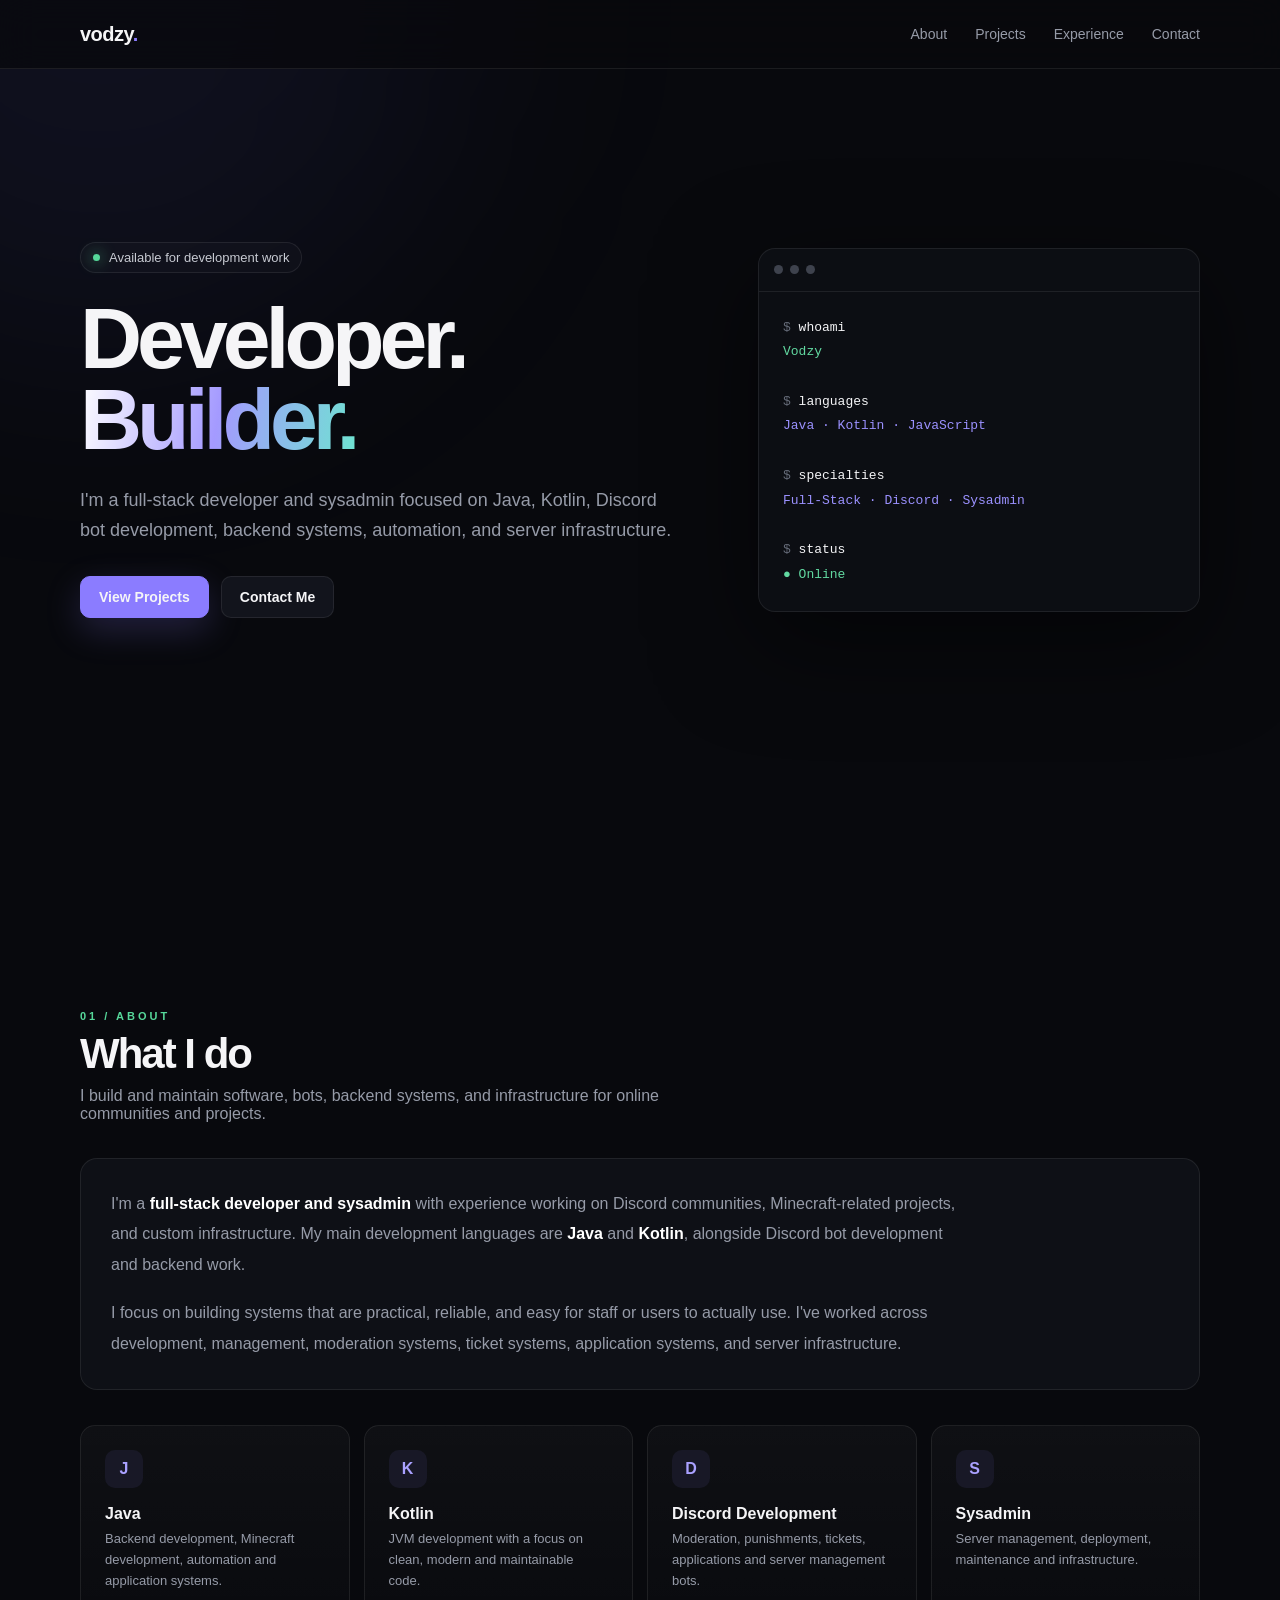
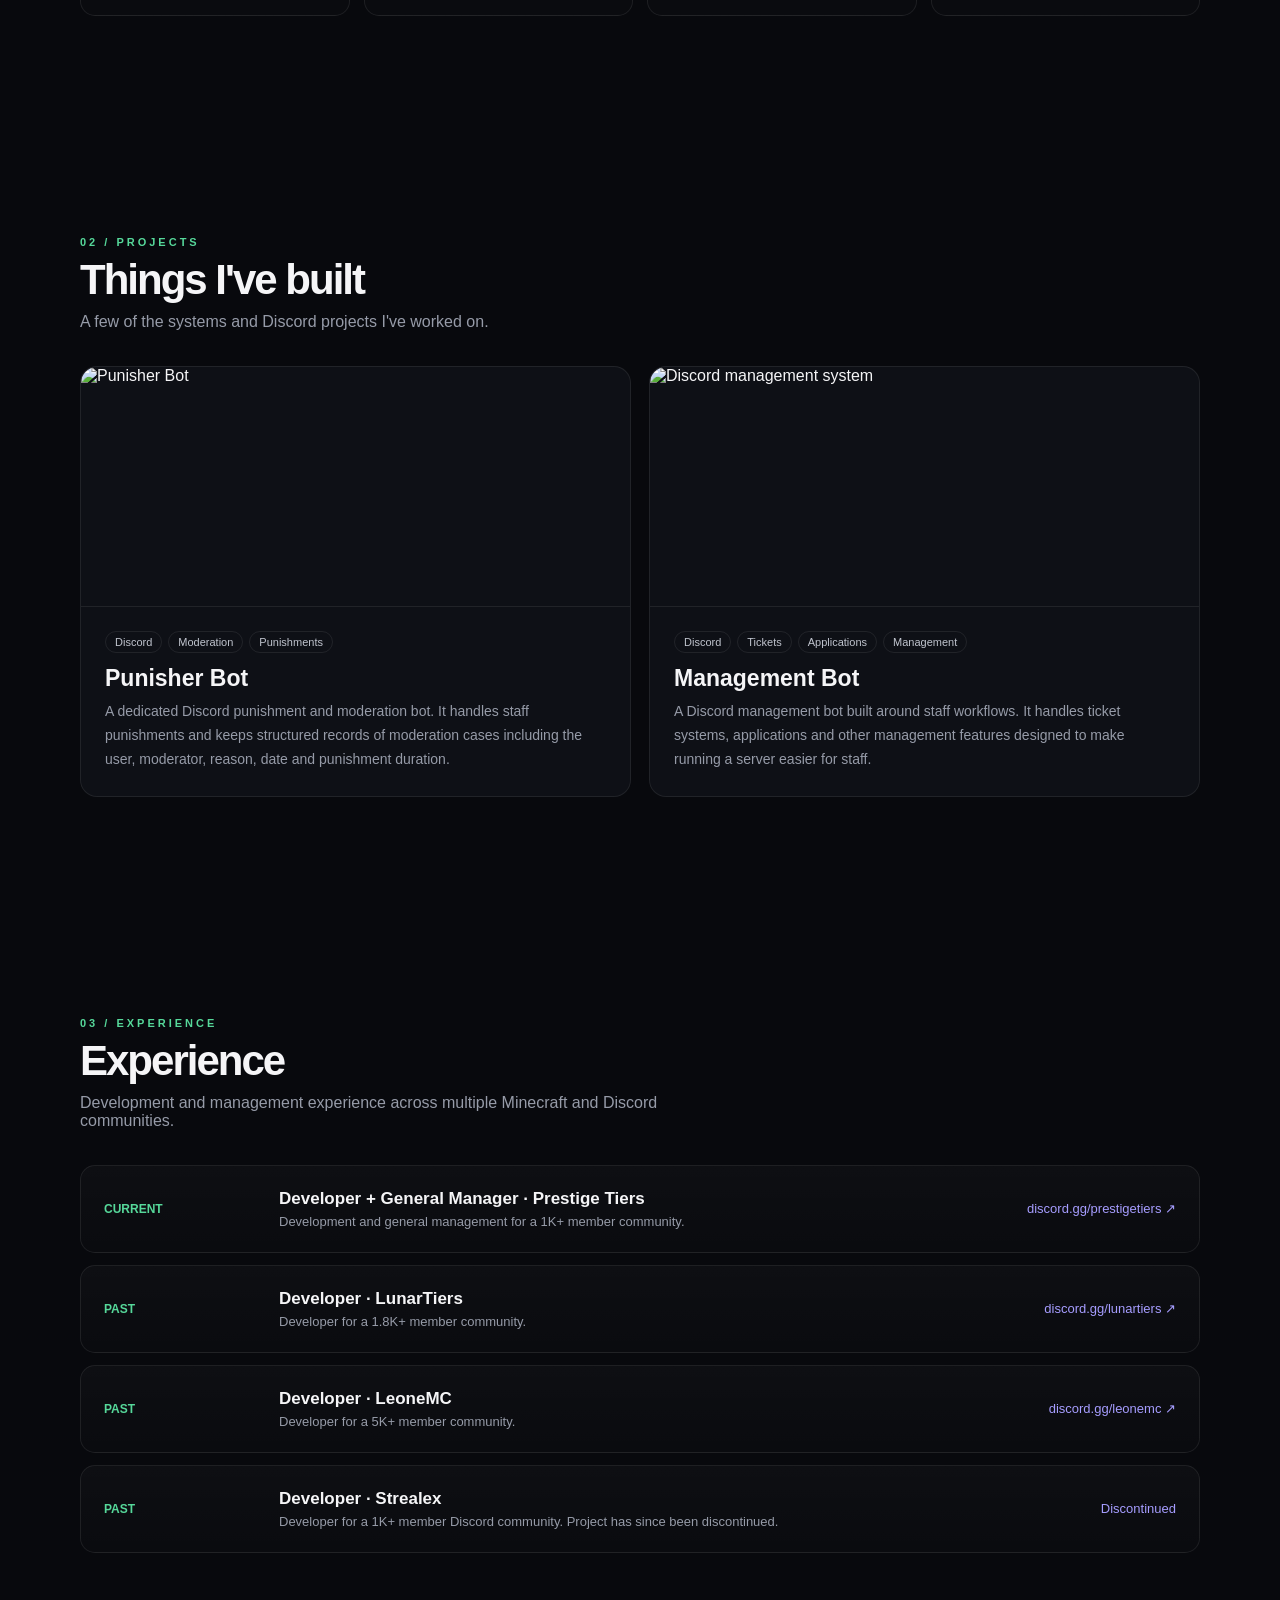
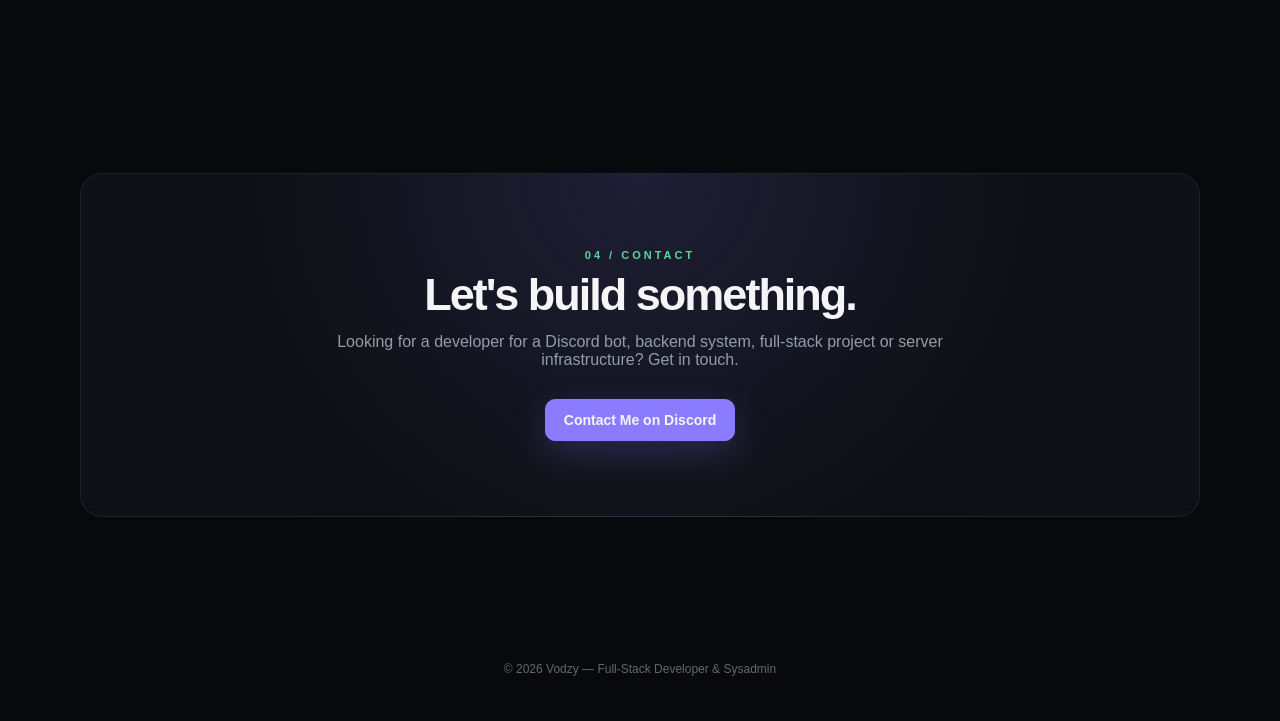
==== index.html @ c6dafe80 "Update index.html" ====
<!DOCTYPE html>
<html lang="en">
<head>
  <meta charset="UTF-8">
  <meta name="viewport" content="width=device-width, initial-scale=1.0">

  <title>Vodzy — Developer</title>

  <style>
    * {
      margin: 0;
      padding: 0;
      box-sizing: border-box;
    }

    :root {
      --bg: #08090d;
      --card: #0e1016;
      --card2: #12141c;
      --border: rgba(255,255,255,.08);
      --text: #f5f5f7;
      --muted: #969ba8;
      --purple: #8b7cff;
      --green: #56d89a;
    }

    html {
      scroll-behavior: smooth;
    }

    body {
      background: var(--bg);
      color: var(--text);
      font-family: Inter, Arial, Helvetica, sans-serif;
      overflow-x: hidden;
    }

    body::before {
      content: "";
      position: fixed;
      width: 700px;
      height: 700px;
      background: #796cff12;
      filter: blur(130px);
      border-radius: 50%;
      top: -350px;
      left: -250px;
      pointer-events: none;
      z-index: -1;
    }

    a {
      color: inherit;
      text-decoration: none;
    }

    .container {
      width: min(1120px, calc(100% - 40px));
      margin: auto;
    }

    /* NAV */

    nav {
      position: fixed;
      top: 0;
      width: 100%;
      z-index: 100;
      background: rgba(8,9,13,.75);
      backdrop-filter: blur(18px);
      border-bottom: 1px solid var(--border);
    }

    .nav {
      height: 68px;
      display: flex;
      align-items: center;
      justify-content: space-between;
    }

    .logo {
      font-size: 20px;
      font-weight: 800;
      letter-spacing: -.5px;
    }

    .logo span {
      color: var(--purple);
    }

    .nav-links {
      display: flex;
      gap: 28px;
      color: var(--muted);
      font-size: 14px;
    }

    .nav-links a {
      transition: .2s;
    }

    .nav-links a:hover {
      color: white;
    }

    /* HERO */

    .hero {
      min-height: 100vh;
      display: flex;
      align-items: center;
      padding-top: 70px;
    }

    .hero-grid {
      display: grid;
      grid-template-columns: 1.15fr .85fr;
      gap: 80px;
      align-items: center;
    }

    .status {
      display: inline-flex;
      align-items: center;
      gap: 9px;
      padding: 7px 12px;
      border: 1px solid var(--border);
      background: #ffffff05;
      border-radius: 999px;
      color: #c7cad2;
      font-size: 13px;
    }

    .status-dot {
      width: 7px;
      height: 7px;
      border-radius: 50%;
      background: var(--green);
      box-shadow: 0 0 15px #56d89a;
    }

    h1 {
      font-size: clamp(52px, 7vw, 86px);
      line-height: .94;
      letter-spacing: -5px;
      margin: 25px 0;
    }

    h1 span {
      background: linear-gradient(
        100deg,
        #ffffff,
        #a49aff,
        #6ee4d1
      );

      -webkit-background-clip: text;
      background-clip: text;
      color: transparent;
    }

    .hero-description {
      color: var(--muted);
      font-size: 18px;
      line-height: 1.7;
      max-width: 650px;
    }

    .buttons {
      display: flex;
      gap: 12px;
      margin-top: 30px;
      flex-wrap: wrap;
    }

    .button {
      padding: 12px 18px;
      border-radius: 10px;
      border: 1px solid var(--border);
      background: var(--card2);
      font-size: 14px;
      font-weight: 700;
      transition: .2s;
    }

    .button:hover {
      transform: translateY(-2px);
      border-color: #8b7cff80;
    }

    .button.primary {
      background: var(--purple);
      border-color: var(--purple);
      box-shadow: 0 12px 35px #8b7cff35;
    }

    /* TERMINAL */

    .terminal {
      background: #0c0e13;
      border: 1px solid var(--border);
      border-radius: 17px;
      overflow: hidden;
      box-shadow: 0 30px 100px #0008;
    }

    .terminal-top {
      height: 43px;
      display: flex;
      align-items: center;
      gap: 7px;
      padding: 0 15px;
      border-bottom: 1px solid var(--border);
    }

    .terminal-top i {
      width: 9px;
      height: 9px;
      background: #3e424d;
      border-radius: 50%;
    }

    .terminal-body {
      padding: 24px;
      font-family: Consolas, monospace;
      font-size: 13px;
      line-height: 1.9;
    }

    .terminal-muted {
      color: #656b78;
    }

    .terminal-purple {
      color: #9b91ff;
    }

    .terminal-green {
      color: #62d9a1;
    }

    /* SECTIONS */

    section {
      padding: 110px 0;
    }

    .section-label {
      color: var(--green);
      text-transform: uppercase;
      letter-spacing: 3px;
      font-size: 11px;
      font-weight: 800;
      margin-bottom: 8px;
    }

    h2 {
      font-size: 42px;
      letter-spacing: -2px;
    }

    .section-description {
      color: var(--muted);
      margin-top: 9px;
      max-width: 650px;
    }

    /* SKILLS */

    .skills {
      margin-top: 35px;
      display: grid;
      grid-template-columns: repeat(4,1fr);
      gap: 14px;
    }

    .skill {
      padding: 24px;
      background: linear-gradient(
        180deg,
        #ffffff08,
        #ffffff03
      );
      border: 1px solid var(--border);
      border-radius: 15px;
    }

    .skill-icon {
      width: 38px;
      height: 38px;
      border-radius: 10px;
      display: grid;
      place-items: center;
      background: #8b7cff15;
      color: #aaa1ff;
      margin-bottom: 17px;
      font-weight: 800;
    }

    .skill h3 {
      font-size: 16px;
      margin-bottom: 6px;
    }

    .skill p {
      color: var(--muted);
      font-size: 13px;
      line-height: 1.6;
    }

    /* PROJECTS */

    .projects {
      margin-top: 35px;
      display: grid;
      grid-template-columns: repeat(2,1fr);
      gap: 18px;
    }

    .project {
      overflow: hidden;
      border: 1px solid var(--border);
      background: var(--card);
      border-radius: 17px;
      transition: .25s;
    }

    .project:hover {
      transform: translateY(-4px);
      border-color: #8b7cff40;
    }

    .project-image {
      width: 100%;
      height: 240px;
      object-fit: cover;
      display: block;
      border-bottom: 1px solid var(--border);
    }

    .project-content {
      padding: 24px;
    }

    .tags {
      display: flex;
      flex-wrap: wrap;
      gap: 6px;
      margin-bottom: 12px;
    }

    .tag {
      padding: 4px 9px;
      border-radius: 999px;
      border: 1px solid var(--border);
      color: #c0c4ce;
      font-size: 11px;
    }

    .project h3 {
      font-size: 23px;
      margin-bottom: 8px;
    }

    .project p {
      color: var(--muted);
      font-size: 14px;
      line-height: 1.7;
    }

    /* EXPERIENCE */

    .experience {
      margin-top: 35px;
      display: flex;
      flex-direction: column;
      gap: 12px;
    }

    .experience-card {
      display: grid;
      grid-template-columns: 150px 1fr auto;
      gap: 25px;
      align-items: center;
      padding: 23px;
      background: linear-gradient(
        180deg,
        #ffffff07,
        #ffffff03
      );
      border: 1px solid var(--border);
      border-radius: 15px;
    }

    .experience-status {
      color: var(--green);
      font-size: 12px;
      font-weight: 700;
    }

    .experience h3 {
      font-size: 17px;
      margin-bottom: 5px;
    }

    .experience p {
      color: var(--muted);
      font-size: 13px;
    }

    .discord-link {
      color: #a69dff;
      font-size: 13px;
    }

    /* ABOUT */

    .about-box {
      margin-top: 35px;
      padding: 30px;
      background: var(--card);
      border: 1px solid var(--border);
      border-radius: 17px;
    }

    .about-box p {
      color: var(--muted);
      line-height: 1.9;
      max-width: 850px;
    }

    .about-box strong {
      color: white;
    }

    /* CONTACT */

    .contact {
      text-align: center;
      padding: 75px 25px;
      background:
        radial-gradient(
          circle at 50% 0%,
          #8b7cff22,
          transparent 60%
        ),
        var(--card);
      border: 1px solid var(--border);
      border-radius: 22px;
    }

    .contact h2 {
      font-size: 45px;
    }

    .contact p {
      max-width: 620px;
      margin: 12px auto;
      color: var(--muted);
    }

    .contact .buttons {
      justify-content: center;
    }

    footer {
      text-align: center;
      padding: 35px 0 45px;
      color: #626774;
      font-size: 12px;
    }

    /* MOBILE */

    @media(max-width: 850px) {
      .hero-grid {
        grid-template-columns: 1fr;
        gap: 45px;
      }

      .skills {
        grid-template-columns: repeat(2,1fr);
      }

      .projects {
        grid-template-columns: 1fr;
      }

      .experience-card {
        grid-template-columns: 1fr;
        gap: 8px;
      }

      .nav-links {
        display: none;
      }
    }

    @media(max-width: 500px) {
      .container {
        width: calc(100% - 26px);
      }

      h1 {
        font-size: 53px;
        letter-spacing: -3px;
      }

      .skills {
        grid-template-columns: 1fr;
      }

      h2 {
        font-size: 35px;
      }
    }
  </style>
</head>

<body>

<nav>
  <div class="container nav">
    <a href="#" class="logo">vodzy<span>.</span></a>

    <div class="nav-links">
      <a href="#about">About</a>
      <a href="#projects">Projects</a>
      <a href="#experience">Experience</a>
      <a href="#contact">Contact</a>
    </div>
  </div>
</nav>


<main>

  <!-- HERO -->

  <section class="hero">
    <div class="container hero-grid">

      <div>

        <div class="status">
          <span class="status-dot"></span>
          Available for development work
        </div>

        <h1>
          Developer.<br>
          <span>Builder.</span>
        </h1>

        <p class="hero-description">
          I'm a full-stack developer and sysadmin focused on
          Java, Kotlin, Discord bot development, backend systems,
          automation, and server infrastructure.
        </p>

        <div class="buttons">
          <a href="#projects" class="button primary">
            View Projects
          </a>

          <a href="#contact" class="button">
            Contact Me
          </a>
        </div>

      </div>


      <div class="terminal">

        <div class="terminal-top">
          <i></i>
          <i></i>
          <i></i>
        </div>

        <div class="terminal-body">

          <div>
            <span class="terminal-muted">$</span>
            whoami
          </div>

          <div class="terminal-green">
            Vodzy
          </div>

          <br>

          <div>
            <span class="terminal-muted">$</span>
            languages
          </div>

          <div class="terminal-purple">
            Java · Kotlin · JavaScript
          </div>

          <br>

          <div>
            <span class="terminal-muted">$</span>
            specialties
          </div>

          <div class="terminal-purple">
            Full-Stack · Discord · Sysadmin
          </div>

          <br>

          <div>
            <span class="terminal-muted">$</span>
            status
          </div>

          <div class="terminal-green">
            ● Online
          </div>

        </div>

      </div>

    </div>
  </section>


  <!-- ABOUT -->

  <section id="about">

    <div class="container">

      <div class="section-label">
        01 / About
      </div>

      <h2>What I do</h2>

      <p class="section-description">
        I build and maintain software, bots, backend systems,
        and infrastructure for online communities and projects.
      </p>


      <div class="about-box">

        <p>
          I'm a <strong>full-stack developer and sysadmin</strong>
          with experience working on Discord communities,
          Minecraft-related projects, and custom infrastructure.
          My main development languages are
          <strong>Java</strong> and <strong>Kotlin</strong>,
          alongside Discord bot development and backend work.
        </p>

        <br>

        <p>
          I focus on building systems that are practical,
          reliable, and easy for staff or users to actually use.
          I've worked across development, management,
          moderation systems, ticket systems, application systems,
          and server infrastructure.
        </p>

      </div>


      <div class="skills">

        <div class="skill">
          <div class="skill-icon">J</div>
          <h3>Java</h3>
          <p>
            Backend development, Minecraft development,
            automation and application systems.
          </p>
        </div>

        <div class="skill">
          <div class="skill-icon">K</div>
          <h3>Kotlin</h3>
          <p>
            JVM development with a focus on clean,
            modern and maintainable code.
          </p>
        </div>

        <div class="skill">
          <div class="skill-icon">D</div>
          <h3>Discord Development</h3>
          <p>
            Moderation, punishments, tickets,
            applications and server management bots.
          </p>
        </div>

        <div class="skill">
          <div class="skill-icon">S</div>
          <h3>Sysadmin</h3>
          <p>
            Server management, deployment,
            maintenance and infrastructure.
          </p>
        </div>

      </div>

    </div>

  </section>


  <!-- PROJECTS -->

  <section id="projects">

    <div class="container">

      <div class="section-label">
        02 / Projects
      </div>

      <h2>Things I've built</h2>

      <p class="section-description">
        A few of the systems and Discord projects I've worked on.
      </p>


      <div class="projects">

        <!-- PUNISHER -->

        <article class="project">

          <img
            class="project-image"
            src="assets/punisher-profile.png"
            alt="Punisher Bot"
          >

          <div class="project-content">

            <div class="tags">
              <span class="tag">Discord</span>
              <span class="tag">Moderation</span>
              <span class="tag">Punishments</span>
            </div>

            <h3>Punisher Bot</h3>

            <p>
              A dedicated Discord punishment and moderation bot.
              It handles staff punishments and keeps structured
              records of moderation cases including the user,
              moderator, reason, date and punishment duration.
            </p>

          </div>

        </article>


        <!-- MANAGEMENT -->

        <article class="project">

          <img
            class="project-image"
            src="assets/punisher-case.png"
            alt="Discord management system"
          >

          <div class="project-content">

            <div class="tags">
              <span class="tag">Discord</span>
              <span class="tag">Tickets</span>
              <span class="tag">Applications</span>
              <span class="tag">Management</span>
            </div>

            <h3>Management Bot</h3>

            <p>
              A Discord management bot built around staff workflows.
              It handles ticket systems, applications and other
              management features designed to make running a server
              easier for staff.
            </p>

          </div>

        </article>

      </div>

    </div>

  </section>


  <!-- EXPERIENCE -->

  <section id="experience">

    <div class="container">

      <div class="section-label">
        03 / Experience
      </div>

      <h2>Experience</h2>

      <p class="section-description">
        Development and management experience across multiple
        Minecraft and Discord communities.
      </p>


      <div class="experience">

        <div class="experience-card">

          <div class="experience-status">
            CURRENT
          </div>

          <div>
            <h3>
              Developer + General Manager · Prestige Tiers
            </h3>

            <p>
              Development and general management for a
              1K+ member community.
            </p>
          </div>

          <a
            class="discord-link"
            href="https://discord.gg/prestigetiers"
            target="_blank"
          >
            discord.gg/prestigetiers ↗
          </a>

        </div>


        <div class="experience-card">

          <div class="experience-status">
            PAST
          </div>

          <div>
            <h3>
              Developer · LunarTiers
            </h3>

            <p>
              Developer for a 1.8K+ member community.
            </p>
          </div>

          <a
            class="discord-link"
            href="https://discord.gg/lunartiers"
            target="_blank"
          >
            discord.gg/lunartiers ↗
          </a>

        </div>


        <div class="experience-card">

          <div class="experience-status">
            PAST
          </div>

          <div>
            <h3>
              Developer · LeoneMC
            </h3>

            <p>
              Developer for a 5K+ member community.
            </p>
          </div>

          <a
            class="discord-link"
            href="https://discord.gg/leonemc"
            target="_blank"
          >
            discord.gg/leonemc ↗
          </a>

        </div>


        <div class="experience-card">

          <div class="experience-status">
            PAST
          </div>

          <div>
            <h3>
              Developer · Strealex
            </h3>

            <p>
              Developer for a 1K+ member Discord community.
              Project has since been discontinued.
            </p>
          </div>

          <span class="discord-link">
            Discontinued
          </span>

        </div>

      </div>

    </div>

  </section>


  <!-- CONTACT -->

  <section id="contact">

    <div class="container">

      <div class="contact">

        <div class="section-label">
          04 / Contact
        </div>

        <h2>Let's build something.</h2>

        <p>
          Looking for a developer for a Discord bot,
          backend system, full-stack project or server
          infrastructure? Get in touch.
        </p>

        <div class="buttons">

          <a
            class="button primary"
            href="https://discord.gg/prestigetiers"
            target="_blank"
          >
            Contact Me on Discord
          </a>

        </div>

      </div>

    </div>

  </section>

</main>


<footer>
  © 2026 Vodzy — Full-Stack Developer & Sysadmin
</footer>


</body>
</html>
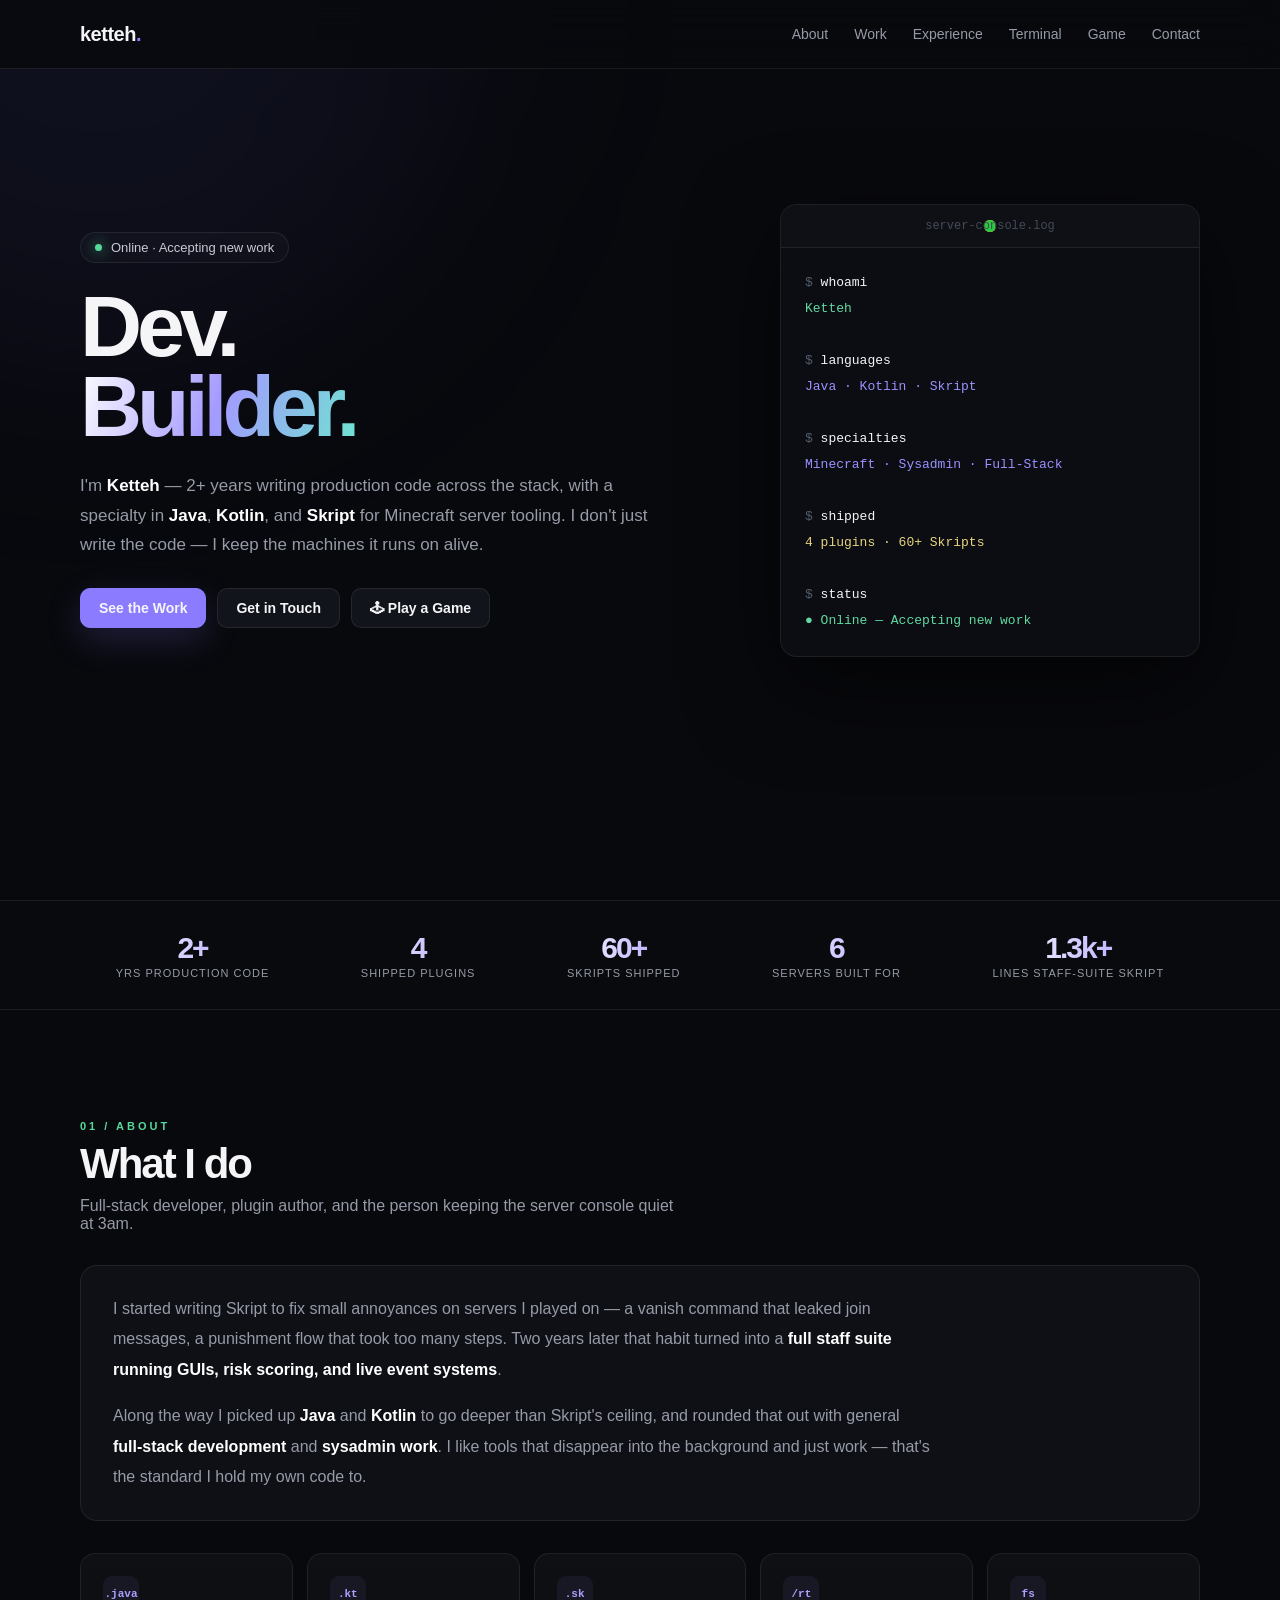
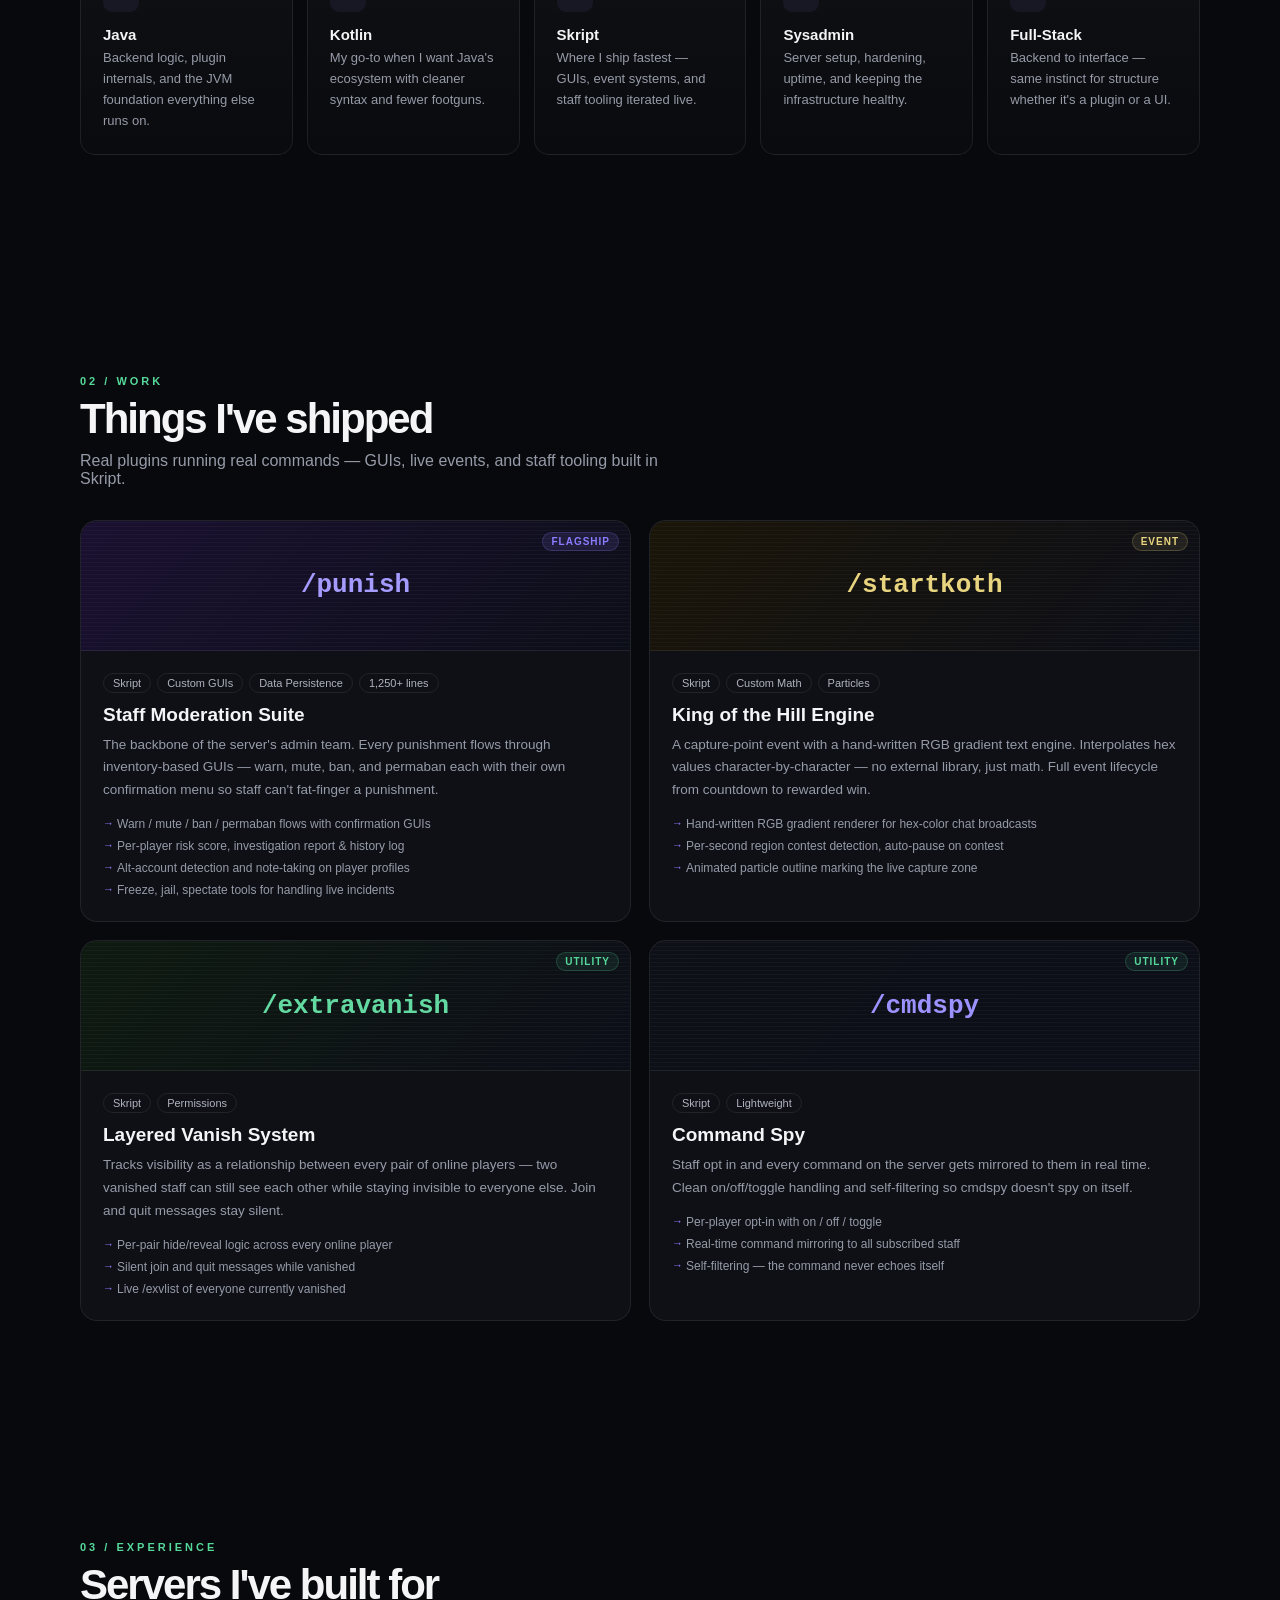
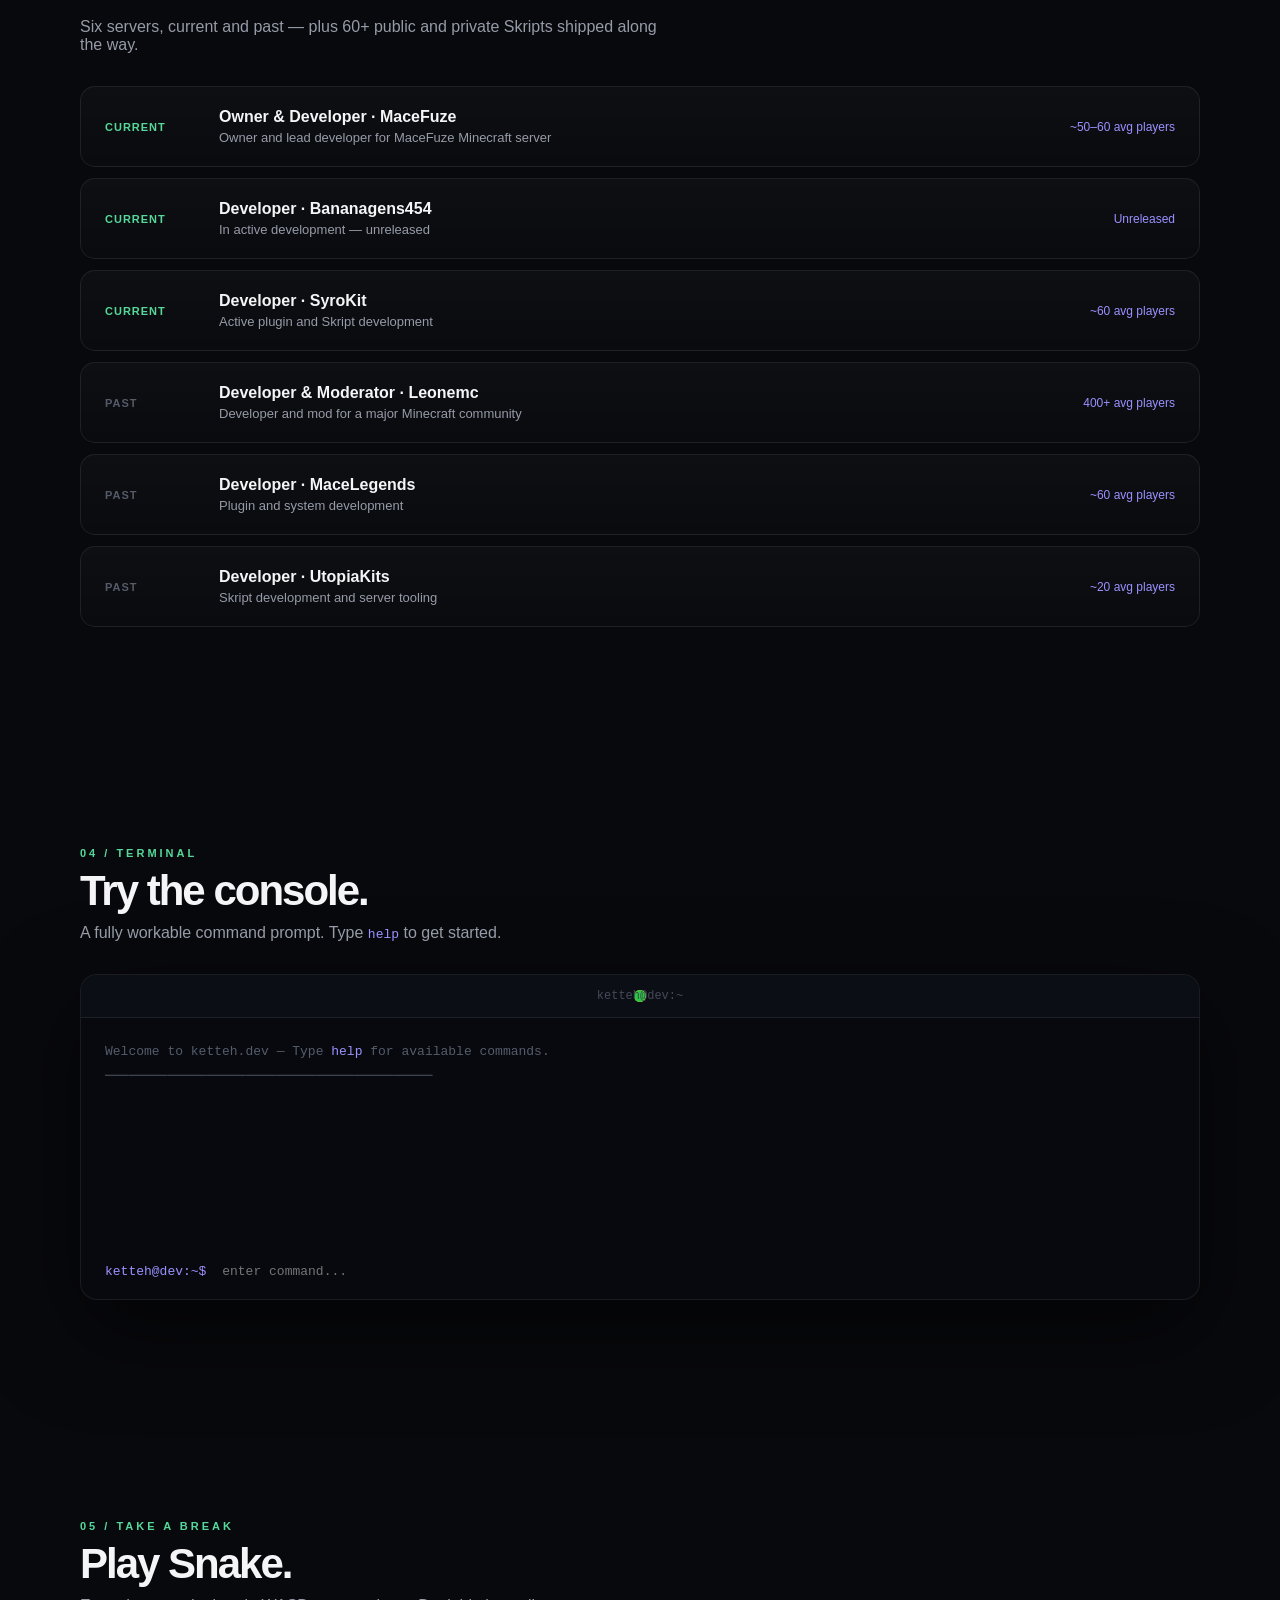
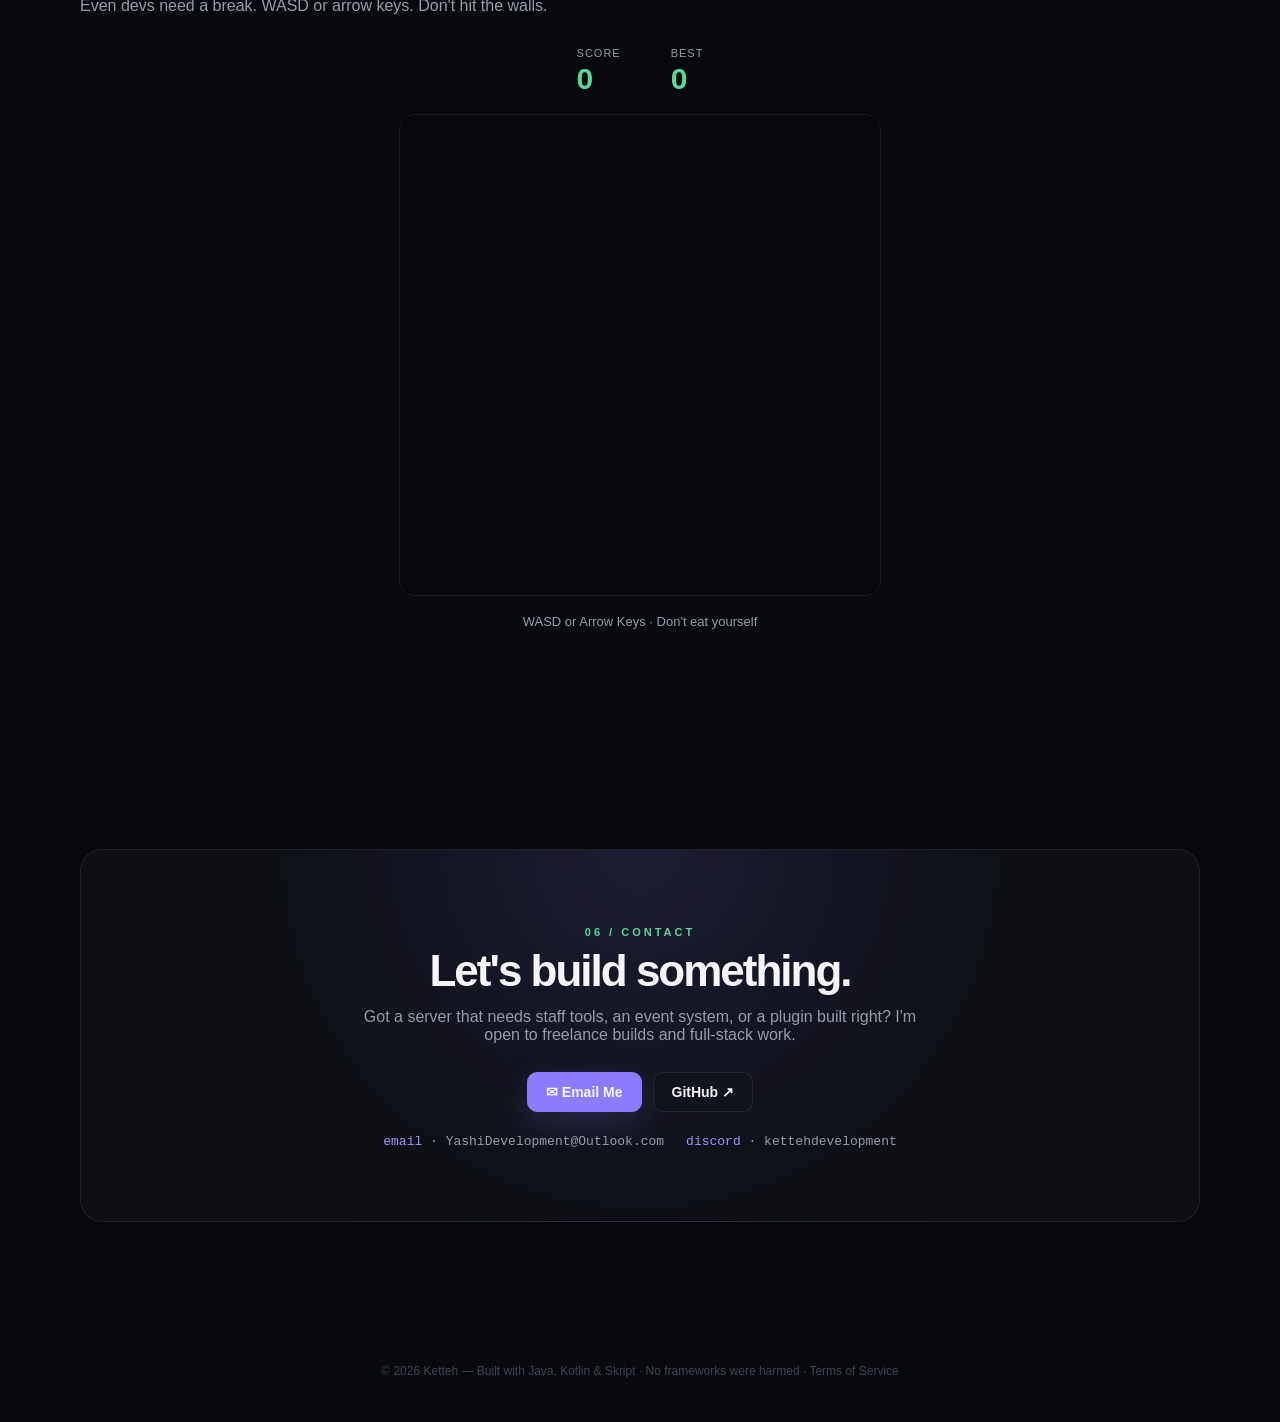
==== commit aff32aca: "Update index.html" ====
--- a/index.html
+++ b/index.html
@@ -3,530 +3,392 @@
 <head>
   <meta charset="UTF-8">
   <meta name="viewport" content="width=device-width, initial-scale=1.0">
-
-  <title>Vodzy — Developer</title>
-
+  <title>Ketteh — Full-Stack & Minecraft Plugin Developer</title>
   <style>
-    * {
-      margin: 0;
-      padding: 0;
-      box-sizing: border-box;
-    }
-
-    :root {
-      --bg: #08090d;
-      --card: #0e1016;
-      --card2: #12141c;
-      --border: rgba(255,255,255,.08);
-      --text: #f5f5f7;
-      --muted: #969ba8;
-      --purple: #8b7cff;
-      --green: #56d89a;
-    }
-
-    html {
-      scroll-behavior: smooth;
-    }
-
-    body {
-      background: var(--bg);
-      color: var(--text);
-      font-family: Inter, Arial, Helvetica, sans-serif;
-      overflow-x: hidden;
-    }
-
-    body::before {
-      content: "";
-      position: fixed;
-      width: 700px;
-      height: 700px;
-      background: #796cff12;
-      filter: blur(130px);
-      border-radius: 50%;
-      top: -350px;
-      left: -250px;
-      pointer-events: none;
-      z-index: -1;
-    }
-
-    a {
-      color: inherit;
-      text-decoration: none;
-    }
-
-    .container {
-      width: min(1120px, calc(100% - 40px));
-      margin: auto;
-    }
-
-    /* NAV */
-
-    nav {
-      position: fixed;
-      top: 0;
-      width: 100%;
-      z-index: 100;
-      background: rgba(8,9,13,.75);
-      backdrop-filter: blur(18px);
-      border-bottom: 1px solid var(--border);
-    }
-
-    .nav {
-      height: 68px;
-      display: flex;
-      align-items: center;
-      justify-content: space-between;
-    }
-
-    .logo {
-      font-size: 20px;
-      font-weight: 800;
-      letter-spacing: -.5px;
-    }
-
-    .logo span {
-      color: var(--purple);
-    }
-
-    .nav-links {
-      display: flex;
-      gap: 28px;
-      color: var(--muted);
-      font-size: 14px;
-    }
-
-    .nav-links a {
-      transition: .2s;
-    }
-
-    .nav-links a:hover {
-      color: white;
-    }
-
-    /* HERO */
-
-    .hero {
-      min-height: 100vh;
-      display: flex;
-      align-items: center;
-      padding-top: 70px;
-    }
-
-    .hero-grid {
-      display: grid;
-      grid-template-columns: 1.15fr .85fr;
-      gap: 80px;
-      align-items: center;
-    }
-
-    .status {
-      display: inline-flex;
-      align-items: center;
-      gap: 9px;
-      padding: 7px 12px;
-      border: 1px solid var(--border);
-      background: #ffffff05;
-      border-radius: 999px;
-      color: #c7cad2;
-      font-size: 13px;
-    }
-
-    .status-dot {
-      width: 7px;
-      height: 7px;
-      border-radius: 50%;
-      background: var(--green);
-      box-shadow: 0 0 15px #56d89a;
-    }
-
-    h1 {
-      font-size: clamp(52px, 7vw, 86px);
-      line-height: .94;
-      letter-spacing: -5px;
-      margin: 25px 0;
-    }
-
-    h1 span {
-      background: linear-gradient(
-        100deg,
-        #ffffff,
-        #a49aff,
-        #6ee4d1
-      );
-
-      -webkit-background-clip: text;
-      background-clip: text;
-      color: transparent;
-    }
-
-    .hero-description {
-      color: var(--muted);
-      font-size: 18px;
-      line-height: 1.7;
-      max-width: 650px;
-    }
-
-    .buttons {
-      display: flex;
-      gap: 12px;
-      margin-top: 30px;
-      flex-wrap: wrap;
-    }
-
-    .button {
-      padding: 12px 18px;
-      border-radius: 10px;
-      border: 1px solid var(--border);
-      background: var(--card2);
-      font-size: 14px;
-      font-weight: 700;
-      transition: .2s;
-    }
-
-    .button:hover {
-      transform: translateY(-2px);
-      border-color: #8b7cff80;
-    }
-
-    .button.primary {
-      background: var(--purple);
-      border-color: var(--purple);
-      box-shadow: 0 12px 35px #8b7cff35;
-    }
-
-    /* TERMINAL */
-
-    .terminal {
-      background: #0c0e13;
-      border: 1px solid var(--border);
-      border-radius: 17px;
-      overflow: hidden;
-      box-shadow: 0 30px 100px #0008;
-    }
-
-    .terminal-top {
-      height: 43px;
-      display: flex;
-      align-items: center;
-      gap: 7px;
-      padding: 0 15px;
-      border-bottom: 1px solid var(--border);
-    }
-
-    .terminal-top i {
-      width: 9px;
-      height: 9px;
-      background: #3e424d;
-      border-radius: 50%;
-    }
-
-    .terminal-body {
-      padding: 24px;
-      font-family: Consolas, monospace;
-      font-size: 13px;
-      line-height: 1.9;
-    }
-
-    .terminal-muted {
-      color: #656b78;
-    }
-
-    .terminal-purple {
-      color: #9b91ff;
-    }
-
-    .terminal-green {
-      color: #62d9a1;
-    }
-
-    /* SECTIONS */
-
-    section {
-      padding: 110px 0;
-    }
-
-    .section-label {
-      color: var(--green);
-      text-transform: uppercase;
-      letter-spacing: 3px;
-      font-size: 11px;
-      font-weight: 800;
-      margin-bottom: 8px;
-    }
-
-    h2 {
-      font-size: 42px;
-      letter-spacing: -2px;
-    }
-
-    .section-description {
-      color: var(--muted);
-      margin-top: 9px;
-      max-width: 650px;
-    }
-
-    /* SKILLS */
-
-    .skills {
-      margin-top: 35px;
-      display: grid;
-      grid-template-columns: repeat(4,1fr);
-      gap: 14px;
-    }
-
-    .skill {
-      padding: 24px;
-      background: linear-gradient(
-        180deg,
-        #ffffff08,
-        #ffffff03
-      );
-      border: 1px solid var(--border);
-      border-radius: 15px;
-    }
-
-    .skill-icon {
-      width: 38px;
-      height: 38px;
-      border-radius: 10px;
-      display: grid;
-      place-items: center;
-      background: #8b7cff15;
-      color: #aaa1ff;
-      margin-bottom: 17px;
-      font-weight: 800;
-    }
-
-    .skill h3 {
-      font-size: 16px;
-      margin-bottom: 6px;
-    }
-
-    .skill p {
-      color: var(--muted);
-      font-size: 13px;
-      line-height: 1.6;
-    }
-
-    /* PROJECTS */
-
-    .projects {
-      margin-top: 35px;
-      display: grid;
-      grid-template-columns: repeat(2,1fr);
-      gap: 18px;
-    }
-
-    .project {
-      overflow: hidden;
-      border: 1px solid var(--border);
-      background: var(--card);
-      border-radius: 17px;
-      transition: .25s;
-    }
-
-    .project:hover {
-      transform: translateY(-4px);
-      border-color: #8b7cff40;
-    }
-
-    .project-image {
-      width: 100%;
-      height: 240px;
-      object-fit: cover;
-      display: block;
-      border-bottom: 1px solid var(--border);
-    }
-
-    .project-content {
-      padding: 24px;
-    }
-
-    .tags {
-      display: flex;
-      flex-wrap: wrap;
-      gap: 6px;
-      margin-bottom: 12px;
-    }
-
-    .tag {
-      padding: 4px 9px;
-      border-radius: 999px;
-      border: 1px solid var(--border);
-      color: #c0c4ce;
-      font-size: 11px;
-    }
-
-    .project h3 {
-      font-size: 23px;
-      margin-bottom: 8px;
-    }
-
-    .project p {
-      color: var(--muted);
-      font-size: 14px;
-      line-height: 1.7;
-    }
-
-    /* EXPERIENCE */
-
-    .experience {
-      margin-top: 35px;
-      display: flex;
-      flex-direction: column;
-      gap: 12px;
-    }
-
-    .experience-card {
-      display: grid;
-      grid-template-columns: 150px 1fr auto;
-      gap: 25px;
-      align-items: center;
-      padding: 23px;
-      background: linear-gradient(
-        180deg,
-        #ffffff07,
-        #ffffff03
-      );
-      border: 1px solid var(--border);
-      border-radius: 15px;
-    }
-
-    .experience-status {
-      color: var(--green);
-      font-size: 12px;
-      font-weight: 700;
-    }
-
-    .experience h3 {
-      font-size: 17px;
-      margin-bottom: 5px;
-    }
-
-    .experience p {
-      color: var(--muted);
-      font-size: 13px;
-    }
-
-    .discord-link {
-      color: #a69dff;
-      font-size: 13px;
-    }
-
-    /* ABOUT */
-
-    .about-box {
-      margin-top: 35px;
-      padding: 30px;
-      background: var(--card);
-      border: 1px solid var(--border);
-      border-radius: 17px;
-    }
-
-    .about-box p {
-      color: var(--muted);
-      line-height: 1.9;
-      max-width: 850px;
-    }
-
-    .about-box strong {
-      color: white;
-    }
-
-    /* CONTACT */
-
-    .contact {
-      text-align: center;
-      padding: 75px 25px;
-      background:
-        radial-gradient(
-          circle at 50% 0%,
-          #8b7cff22,
-          transparent 60%
-        ),
-        var(--card);
-      border: 1px solid var(--border);
-      border-radius: 22px;
-    }
-
-    .contact h2 {
-      font-size: 45px;
-    }
-
-    .contact p {
-      max-width: 620px;
-      margin: 12px auto;
-      color: var(--muted);
-    }
-
-    .contact .buttons {
-      justify-content: center;
-    }
-
-    footer {
-      text-align: center;
-      padding: 35px 0 45px;
-      color: #626774;
-      font-size: 12px;
-    }
-
-    /* MOBILE */
-
-    @media(max-width: 850px) {
-      .hero-grid {
-        grid-template-columns: 1fr;
-        gap: 45px;
-      }
-
-      .skills {
-        grid-template-columns: repeat(2,1fr);
-      }
-
-      .projects {
-        grid-template-columns: 1fr;
-      }
-
-      .experience-card {
-        grid-template-columns: 1fr;
-        gap: 8px;
-      }
-
-      .nav-links {
-        display: none;
-      }
-    }
-
-    @media(max-width: 500px) {
-      .container {
-        width: calc(100% - 26px);
-      }
-
-      h1 {
-        font-size: 53px;
-        letter-spacing: -3px;
-      }
-
-      .skills {
-        grid-template-columns: 1fr;
-      }
-
-      h2 {
-        font-size: 35px;
-      }
+    *{margin:0;padding:0;box-sizing:border-box}
+    :root{
+      --bg:#08090d;--card:#0e1016;--card2:#12141c;
+      --border:rgba(255,255,255,.08);--text:#f5f5f7;--muted:#969ba8;
+      --purple:#8b7cff;--green:#56d89a;--yellow:#e8d47e;
+    }
+    html{scroll-behavior:smooth}
+    body{background:var(--bg);color:var(--text);font-family:Inter,Arial,Helvetica,sans-serif;overflow-x:hidden}
+    body::before{
+      content:"";position:fixed;width:700px;height:700px;
+      background:#796cff12;filter:blur(130px);border-radius:50%;
+      top:-350px;left:-250px;pointer-events:none;z-index:-1
+    }
+    a{color:inherit;text-decoration:none}
+    .container{width:min(1120px,calc(100% - 40px));margin:auto}
+
+    /* ── NAV ── */
+    nav{
+      position:fixed;top:0;width:100%;z-index:100;
+      background:rgba(8,9,13,.78);backdrop-filter:blur(18px);
+      border-bottom:1px solid var(--border)
+    }
+    .nav{height:68px;display:flex;align-items:center;justify-content:space-between}
+    .logo{font-size:20px;font-weight:800;letter-spacing:-.5px}
+    .logo span{color:var(--purple)}
+    .nav-links{display:flex;gap:26px;color:var(--muted);font-size:14px}
+    .nav-links a{transition:.2s}
+    .nav-links a:hover{color:white}
+
+    /* ── HERO ── */
+    .hero{min-height:100vh;display:flex;align-items:center;padding-top:70px}
+    .hero-grid{
+      display:grid;grid-template-columns:1.2fr .8fr;
+      gap:70px;align-items:center
+    }
+    .status{
+      display:inline-flex;align-items:center;gap:9px;
+      padding:7px 14px;border:1px solid var(--border);
+      background:#ffffff05;border-radius:999px;color:#c7cad2;font-size:13px
+    }
+    .status-dot{
+      width:7px;height:7px;border-radius:50%;
+      background:var(--green);box-shadow:0 0 14px #56d89a;
+      animation:pulse 2.2s ease-in-out infinite
+    }
+    @keyframes pulse{
+      0%,100%{box-shadow:0 0 10px #56d89a}
+      50%{box-shadow:0 0 22px #56d89aaa}
+    }
+    h1{font-size:clamp(52px,7vw,86px);line-height:.93;letter-spacing:-5px;margin:24px 0}
+    h1 span{
+      background:linear-gradient(110deg,#fff,#a49aff,#6ee4d1);
+      -webkit-background-clip:text;background-clip:text;color:transparent
+    }
+    .hero-desc{color:var(--muted);font-size:17px;line-height:1.75;max-width:580px}
+    .hero-desc strong{color:white}
+    .btns{display:flex;gap:11px;margin-top:28px;flex-wrap:wrap}
+    .btn{
+      padding:11px 18px;border-radius:10px;border:1px solid var(--border);
+      background:var(--card2);font-size:14px;font-weight:700;
+      transition:.2s;cursor:pointer;display:inline-block
+    }
+    .btn:hover{transform:translateY(-2px);border-color:#8b7cff70}
+    .btn.primary{background:var(--purple);border-color:var(--purple);box-shadow:0 12px 35px #8b7cff30}
+    .btn.primary:hover{box-shadow:0 16px 45px #8b7cff45}
+
+    /* ── STATIC TERMINAL (hero) ── */
+    .terminal{
+      background:#0b0d12;border:1px solid var(--border);
+      border-radius:17px;overflow:hidden;box-shadow:0 30px 90px #0009
+    }
+    .terminal-bar{
+      height:43px;display:flex;align-items:center;gap:7px;
+      padding:0 15px;border-bottom:1px solid var(--border);
+      background:#0e1016;position:relative
+    }
+    .terminal-bar span{
+      position:absolute;left:50%;transform:translateX(-50%);
+      color:#444a56;font-size:12px;font-family:Consolas,monospace
+    }
+    .dot{width:12px;height:12px;border-radius:50%}
+    .dot-r{background:#ff5f56}.dot-y{background:#ffbd2e}.dot-g{background:#27c93f}
+    .terminal-body{padding:22px 24px;font-family:Consolas,monospace;font-size:13px;line-height:2}
+    .tm{color:#545c6b}.tp{color:#9b91ff}.tg{color:#62d9a1}.ty{color:#e8d47e}
+
+    /* ── STATS BAR ── */
+    .stats-bar{
+      border-top:1px solid var(--border);border-bottom:1px solid var(--border);
+      padding:30px 0;background:#ffffff02
+    }
+    .stats-inner{display:flex;justify-content:space-around;gap:20px;flex-wrap:wrap}
+    .stat-item{text-align:center}
+    .stat-n{
+      font-size:30px;font-weight:800;letter-spacing:-2px;
+      background:linear-gradient(100deg,#fff,#a49aff);
+      -webkit-background-clip:text;background-clip:text;color:transparent
+    }
+    .stat-l{color:var(--muted);font-size:11px;margin-top:2px;text-transform:uppercase;letter-spacing:1px}
+
+    /* ── SECTIONS ── */
+    section{padding:110px 0}
+    .sec-label{
+      color:var(--green);text-transform:uppercase;
+      letter-spacing:3px;font-size:11px;font-weight:800;margin-bottom:8px
+    }
+    h2{font-size:42px;letter-spacing:-2px}
+    .sec-desc{color:var(--muted);margin-top:9px;max-width:600px}
+
+    /* ── ABOUT BOX ── */
+    .about-box{
+      margin-top:32px;padding:28px 32px;
+      background:var(--card);border:1px solid var(--border);border-radius:17px
+    }
+    .about-box p{color:var(--muted);line-height:1.9;max-width:820px}
+    .about-box p+p{margin-top:16px}
+    .about-box strong{color:white}
+
+    /* ── SKILL CARDS ── */
+    .skills{margin-top:32px;display:grid;grid-template-columns:repeat(5,1fr);gap:14px}
+    .skill{
+      padding:22px;
+      background:linear-gradient(180deg,#ffffff08,#ffffff03);
+      border:1px solid var(--border);border-radius:15px;transition:.2s
+    }
+    .skill:hover{border-color:#8b7cff40;transform:translateY(-3px)}
+    .skill-icon{
+      width:36px;height:36px;border-radius:9px;display:grid;place-items:center;
+      background:#8b7cff12;color:#aaa1ff;margin-bottom:14px;
+      font-weight:800;font-size:11px;font-family:Consolas,monospace
+    }
+    .skill h3{font-size:15px;margin-bottom:5px}
+    .skill p{color:var(--muted);font-size:13px;line-height:1.6}
+
+    /* ── PROJECT CARDS ── */
+    .projects{margin-top:32px;display:grid;grid-template-columns:repeat(2,1fr);gap:18px}
+    .project{
+      overflow:hidden;border:1px solid var(--border);
+      background:var(--card);border-radius:17px;transition:.25s
+    }
+    .project:hover{transform:translateY(-4px);border-color:#8b7cff40}
+    .proj-header{
+      height:130px;display:flex;align-items:center;justify-content:center;
+      border-bottom:1px solid var(--border);
+      font-family:Consolas,monospace;font-size:26px;font-weight:700;
+      position:relative;overflow:hidden
+    }
+    .proj-header::before{
+      content:"";position:absolute;inset:0;
+      background:repeating-linear-gradient(0deg,transparent,transparent 3px,rgba(255,255,255,.03) 3px,rgba(255,255,255,.03) 4px)
+    }
+    .proj-badge{
+      position:absolute;top:11px;right:11px;font-family:Inter,sans-serif;
+      font-size:10px;font-weight:700;padding:3px 8px;border-radius:999px;
+      letter-spacing:1px;text-transform:uppercase
+    }
+    .badge-f{background:#8b7cff20;color:var(--purple);border:1px solid #8b7cff35}
+    .badge-e{background:#e8d47e18;color:var(--yellow);border:1px solid #e8d47e35}
+    .badge-u{background:#56d89a15;color:var(--green);border:1px solid #56d89a35}
+    .proj-body{padding:22px}
+    .tags{display:flex;flex-wrap:wrap;gap:6px;margin-bottom:11px}
+    .tag{
+      padding:3px 9px;border-radius:999px;
+      border:1px solid var(--border);color:#b0b4be;font-size:11px
+    }
+    .project h3{font-size:19px;margin-bottom:8px}
+    .project p{color:var(--muted);font-size:13.5px;line-height:1.7}
+    .feat-list{margin-top:13px;display:flex;flex-direction:column;gap:4px}
+    .feat-list li{
+      color:var(--muted);font-size:12px;list-style:none;
+      padding-left:14px;position:relative;line-height:1.5
+    }
+    .feat-list li::before{content:"→";position:absolute;left:0;color:var(--purple);font-size:11px}
+
+    /* ── EXPERIENCE CARDS ── */
+    .exp-list{margin-top:32px;display:flex;flex-direction:column;gap:11px}
+    .exp-card{
+      display:grid;grid-template-columns:90px 1fr auto;
+      gap:24px;align-items:center;padding:21px 24px;
+      background:linear-gradient(180deg,#ffffff07,#ffffff03);
+      border:1px solid var(--border);border-radius:15px;transition:.2s
+    }
+    .exp-card:hover{border-color:#8b7cff28}
+    .exp-status{font-size:11px;font-weight:700;letter-spacing:1px}
+    .exp-status.cur{color:var(--green)}.exp-status.past{color:#555b68}
+    .exp-card h3{font-size:16px;margin-bottom:4px}
+    .exp-card p{color:var(--muted);font-size:13px}
+    .exp-players{font-size:12px;color:#9b91ff;white-space:nowrap}
+
+    /* ── INTERACTIVE TERMINAL ── */
+    .iterm{
+      background:#08090e;border:1px solid var(--border);
+      border-radius:17px;overflow:hidden;
+      box-shadow:0 30px 90px #0009;margin-top:32px
+    }
+    .iterm-bar{
+      height:43px;display:flex;align-items:center;gap:7px;
+      padding:0 15px;border-bottom:1px solid var(--border);
+      background:#0c0e16;position:relative
+    }
+    .iterm-bar span{
+      position:absolute;left:50%;transform:translateX(-50%);
+      color:#444a56;font-size:12px;font-family:Consolas,monospace
+    }
+    .iterm-out{
+      padding:22px 24px 10px;font-family:Consolas,monospace;font-size:13px;
+      line-height:1.95;min-height:240px;max-height:380px;overflow-y:auto
+    }
+    .iterm-out::-webkit-scrollbar{width:3px}
+    .iterm-out::-webkit-scrollbar-thumb{background:#2a2d36;border-radius:2px}
+    .iterm-in-row{
+      display:flex;align-items:center;gap:8px;
+      padding:6px 24px 20px;font-family:Consolas,monospace;font-size:13px
+    }
+    .iterm-in-row input{
+      background:none;border:none;outline:none;
+      color:var(--text);font-family:Consolas,monospace;
+      font-size:13px;flex:1;caret-color:var(--green)
+    }
+    .ol{display:block;line-height:1.85}
+    .ol.s{color:#62d9a1}.ol.e{color:#ff7272}.ol.i{color:#9b91ff}
+    .ol.m{color:#545c6b}.ol.y{color:#e8d47e}.ol.w{color:white}
+    .o-prompt{color:#9b91ff}
+
+    /* ── GAME ── */
+    .game-wrap{margin-top:32px;display:flex;flex-direction:column;align-items:center;gap:18px}
+    .game-hud{display:flex;gap:50px}
+    .hud-label{color:var(--muted);font-size:11px;text-transform:uppercase;letter-spacing:1px;margin-bottom:3px}
+    .hud-val{font-size:30px;font-weight:800;letter-spacing:-2px;color:var(--green)}
+    .canvas-wrap{position:relative;border:1px solid var(--border);border-radius:16px;overflow:hidden}
+    #snakeCanvas{display:block}
+    .g-overlay{
+      position:absolute;inset:0;display:flex;flex-direction:column;
+      align-items:center;justify-content:center;
+      background:rgba(8,9,13,.88);backdrop-filter:blur(5px);gap:12px
+    }
+    .g-overlay h3{font-size:26px;letter-spacing:-1px}
+    .g-overlay p{color:var(--muted);font-size:14px;text-align:center;max-width:280px}
+    .g-btn{
+      padding:10px 26px;background:var(--purple);border:none;
+      border-radius:10px;color:white;font-weight:700;font-size:14px;
+      cursor:pointer;transition:.2s;margin-top:4px
+    }
+    .g-btn:hover{transform:scale(1.04);box-shadow:0 8px 24px #8b7cff40}
+    .game-hint{color:var(--muted);font-size:13px}
+
+    /* ── CONTACT ── */
+    .contact-box{
+      text-align:center;padding:72px 24px;
+      background:radial-gradient(circle at 50% 0%,#8b7cff1e,transparent 55%),var(--card);
+      border:1px solid var(--border);border-radius:22px
+    }
+    .contact-box h2{font-size:44px}
+    .contact-box>p{max-width:580px;margin:12px auto;color:var(--muted)}
+    .contact-box .btns{justify-content:center}
+    .contact-details{
+      margin-top:22px;display:flex;gap:22px;justify-content:center;flex-wrap:wrap
+    }
+    .cdetail{
+      font-family:Consolas,monospace;font-size:13px;
+      color:var(--muted);cursor:pointer;transition:.2s;user-select:none
+    }
+    .cdetail:hover{color:white}
+    .cdetail em{color:#9b91ff;font-style:normal}
+
+    /* ── FOOTER ── */
+    footer{
+      text-align:center;padding:32px 0 44px;
+      color:#3e4450;font-size:12px
+    }
+    footer a{color:#3e4450;transition:.2s}
+    footer a:hover{color:var(--muted)}
+
+    /* ── TOS MODAL ── */
+    .modal-bg{
+      position:fixed;inset:0;background:rgba(5,6,10,.82);
+      backdrop-filter:blur(12px);z-index:999;
+      display:flex;align-items:center;justify-content:center;
+      opacity:0;pointer-events:none;transition:.3s
+    }
+    .modal-bg.open{opacity:1;pointer-events:all}
+    .modal{
+      width:min(640px,calc(100% - 40px));
+      background:#0d0f16;border:1px solid var(--border);
+      border-radius:20px;padding:40px;
+      transform:translateY(18px);transition:.3s;
+      max-height:82vh;overflow-y:auto
+    }
+    .modal-bg.open .modal{transform:translateY(0)}
+    .modal::-webkit-scrollbar{width:3px}
+    .modal::-webkit-scrollbar-thumb{background:#222;border-radius:2px}
+    .m-close{
+      float:right;background:none;border:none;color:var(--muted);
+      font-size:18px;cursor:pointer;transition:.2s;line-height:1;margin-top:-4px
+    }
+    .m-close:hover{color:white}
+    .modal h2{font-size:28px;letter-spacing:-1px;margin-bottom:4px;clear:both}
+    .m-sub{color:var(--muted);font-size:13px;margin-bottom:28px}
+    .tos-row{
+      padding:15px 0;border-bottom:1px solid var(--border);
+      display:flex;gap:16px;align-items:flex-start
+    }
+    .tos-row:last-of-type{border-bottom:none}
+    .tos-n{font-family:Consolas,monospace;color:var(--purple);font-size:12px;font-weight:700;min-width:22px;padding-top:3px}
+    .tos-t{color:var(--muted);font-size:14px;line-height:1.7}
+    .tos-t strong{color:white}
+    .tos-t code{color:#9b91ff;font-family:Consolas,monospace;font-size:13px}
+    .m-foot{margin-top:22px;font-size:11px;color:#353b47;text-align:center}
+
+    /* ── MOBILE ── */
+    @media(max-width:860px){
+      .hero-grid{grid-template-columns:1fr;gap:44px}
+      .skills{grid-template-columns:repeat(2,1fr)}
+      .projects{grid-template-columns:1fr}
+      .exp-card{grid-template-columns:80px 1fr;gap:14px}
+      .exp-players{display:none}
+      .nav-links{display:none}
+    }
+    @media(max-width:500px){
+      .container{width:calc(100% - 24px)}
+      h1{font-size:54px;letter-spacing:-3px}
+      h2{font-size:34px}
+      .skills{grid-template-columns:1fr}
+      .stats-inner{gap:28px}
     }
   </style>
 </head>
-
 <body>
 
+<!-- ════════════ TOS MODAL ════════════ -->
+<div class="modal-bg" id="tosModal">
+  <div class="modal">
+    <button class="m-close" onclick="closeTOS()">✕</button>
+    <div class="sec-label">Legal · Sort Of</div>
+    <h2>Terms of Service</h2>
+    <p class="m-sub">Effective: the day I pushed to main. Governed by /op and /ban.</p>
+
+    <div class="tos-row">
+      <span class="tos-n">§1</span>
+      <p class="tos-t">By visiting this site you agree that <strong>Skript is a valid programming language.</strong> Any discourse to the contrary will result in a 30-minute timeout from the Discord.</p>
+    </div>
+    <div class="tos-row">
+      <span class="tos-n">§2</span>
+      <p class="tos-t">You shall not attempt to run <code>sudo rm -rf /</code> on any production server. We've been down this road. It doesn't end well. See also: the terminal section of this site.</p>
+    </div>
+    <div class="tos-row">
+      <span class="tos-n">§3</span>
+      <p class="tos-t">Do not DM with just <strong>"hey"</strong> and nothing else. Include your server, your problem, and ideally a screenshot. We are not psychic. (Yet.)</p>
+    </div>
+    <div class="tos-row">
+      <span class="tos-n">§4</span>
+      <p class="tos-t"><strong>Tabs over spaces.</strong> This is non-negotiable. Violations are logged, warned, and added to your personal risk score.</p>
+    </div>
+    <div class="tos-row">
+      <span class="tos-n">§5</span>
+      <p class="tos-t">Ketteh reserves the right to add additional terms at any time, <strong>retroactively,</strong> including this one, and you will like it.</p>
+    </div>
+    <div class="tos-row">
+      <span class="tos-n">§6</span>
+      <p class="tos-t">All builds are provided <strong>as-is.</strong> If your server explodes because someone placed 64 TNT in the wrong region, that is a <em>you</em> problem. (See: /startkoth for responsible TNT usage.)</p>
+    </div>
+    <div class="tos-row">
+      <span class="tos-n">§7</span>
+      <p class="tos-t">By achieving a Snake score above 15, you acknowledge Ketteh's <strong>superior infrastructure</strong> and agree to tell someone about this site.</p>
+    </div>
+    <div class="tos-row">
+      <span class="tos-n">§8</span>
+      <p class="tos-t">By scrolling this far you confirm you have read every word of these Terms. <strong>We know you didn't.</strong> The risk score knows too.</p>
+    </div>
+
+    <p class="m-foot">© 2026 KettehTools · All rights reserved · Not legal advice · Please don't sue us · We're just writing Skript over here</p>
+  </div>
+</div>
+
+
+<!-- ════════════ NAV ════════════ -->
 <nav>
   <div class="container nav">
-    <a href="#" class="logo">vodzy<span>.</span></a>
-
+    <a href="#" class="logo">ketteh<span>.</span></a>
     <div class="nav-links">
       <a href="#about">About</a>
-      <a href="#projects">Projects</a>
+      <a href="#work">Work</a>
       <a href="#experience">Experience</a>
+      <a href="#terminal">Terminal</a>
+      <a href="#game">Game</a>
       <a href="#contact">Contact</a>
     </div>
   </div>
@@ -535,456 +397,698 @@
 
 <main>
 
-  <!-- HERO -->
-
+  <!-- ════════════ HERO ════════════ -->
   <section class="hero">
     <div class="container hero-grid">
 
       <div>
-
         <div class="status">
           <span class="status-dot"></span>
-          Available for development work
-        </div>
-
-        <h1>
-          Developer.<br>
-          <span>Builder.</span>
-        </h1>
-
-        <p class="hero-description">
-          I'm a full-stack developer and sysadmin focused on
-          Java, Kotlin, Discord bot development, backend systems,
-          automation, and server infrastructure.
+          Online · Accepting new work
+        </div>
+
+        <h1>Dev.<br><span>Builder.</span></h1>
+
+        <p class="hero-desc">
+          I'm <strong>Ketteh</strong> — 2+ years writing production code across the stack, with a specialty in
+          <strong>Java</strong>, <strong>Kotlin</strong>, and <strong>Skript</strong>
+          for Minecraft server tooling. I don't just write the code — I keep the machines it runs on alive.
         </p>
 
-        <div class="buttons">
-          <a href="#projects" class="button primary">
-            View Projects
-          </a>
-
-          <a href="#contact" class="button">
-            Contact Me
-          </a>
-        </div>
-
+        <div class="btns">
+          <a href="#work" class="btn primary">See the Work</a>
+          <a href="#contact" class="btn">Get in Touch</a>
+          <a href="#game" class="btn">🕹 Play a Game</a>
+        </div>
       </div>
 
-
       <div class="terminal">
-
-        <div class="terminal-top">
-          <i></i>
-          <i></i>
-          <i></i>
-        </div>
-
+        <div class="terminal-bar">
+          <span class="dot dot-r"></span>
+          <span class="dot dot-y"></span>
+          <span class="dot dot-g"></span>
+          <span>server-console.log</span>
+        </div>
         <div class="terminal-body">
-
+          <div><span class="tm">$</span> whoami</div>
+          <div class="tg">Ketteh</div><br>
+          <div><span class="tm">$</span> languages</div>
+          <div class="tp">Java · Kotlin · Skript</div><br>
+          <div><span class="tm">$</span> specialties</div>
+          <div class="tp">Minecraft · Sysadmin · Full-Stack</div><br>
+          <div><span class="tm">$</span> shipped</div>
+          <div class="ty">4 plugins · 60+ Skripts</div><br>
+          <div><span class="tm">$</span> status</div>
+          <div class="tg">● Online — Accepting new work</div>
+        </div>
+      </div>
+
+    </div>
+  </section>
+
+</main>
+
+<!-- STATS BAR -->
+<div class="stats-bar">
+  <div class="container stats-inner">
+    <div class="stat-item"><div class="stat-n">2+</div><div class="stat-l">yrs production code</div></div>
+    <div class="stat-item"><div class="stat-n">4</div><div class="stat-l">shipped plugins</div></div>
+    <div class="stat-item"><div class="stat-n">60+</div><div class="stat-l">Skripts shipped</div></div>
+    <div class="stat-item"><div class="stat-n">6</div><div class="stat-l">servers built for</div></div>
+    <div class="stat-item"><div class="stat-n">1.3k+</div><div class="stat-l">lines staff-suite Skript</div></div>
+  </div>
+</div>
+
+<main>
+
+  <!-- ════════════ ABOUT ════════════ -->
+  <section id="about">
+    <div class="container">
+      <div class="sec-label">01 / About</div>
+      <h2>What I do</h2>
+      <p class="sec-desc">Full-stack developer, plugin author, and the person keeping the server console quiet at 3am.</p>
+
+      <div class="about-box">
+        <p>I started writing Skript to fix small annoyances on servers I played on — a vanish command that leaked join messages, a punishment flow that took too many steps. Two years later that habit turned into a <strong>full staff suite running GUIs, risk scoring, and live event systems</strong>.</p>
+        <p>Along the way I picked up <strong>Java</strong> and <strong>Kotlin</strong> to go deeper than Skript's ceiling, and rounded that out with general <strong>full-stack development</strong> and <strong>sysadmin work</strong>. I like tools that disappear into the background and just work — that's the standard I hold my own code to.</p>
+      </div>
+
+      <div class="skills">
+        <div class="skill">
+          <div class="skill-icon">.java</div>
+          <h3>Java</h3>
+          <p>Backend logic, plugin internals, and the JVM foundation everything else runs on.</p>
+        </div>
+        <div class="skill">
+          <div class="skill-icon">.kt</div>
+          <h3>Kotlin</h3>
+          <p>My go-to when I want Java's ecosystem with cleaner syntax and fewer footguns.</p>
+        </div>
+        <div class="skill">
+          <div class="skill-icon">.sk</div>
+          <h3>Skript</h3>
+          <p>Where I ship fastest — GUIs, event systems, and staff tooling iterated live.</p>
+        </div>
+        <div class="skill">
+          <div class="skill-icon">/rt</div>
+          <h3>Sysadmin</h3>
+          <p>Server setup, hardening, uptime, and keeping the infrastructure healthy.</p>
+        </div>
+        <div class="skill">
+          <div class="skill-icon">fs</div>
+          <h3>Full-Stack</h3>
+          <p>Backend to interface — same instinct for structure whether it's a plugin or a UI.</p>
+        </div>
+      </div>
+
+    </div>
+  </section>
+
+
+  <!-- ════════════ WORK ════════════ -->
+  <section id="work">
+    <div class="container">
+      <div class="sec-label">02 / Work</div>
+      <h2>Things I've shipped</h2>
+      <p class="sec-desc">Real plugins running real commands — GUIs, live events, and staff tooling built in Skript.</p>
+
+      <div class="projects">
+
+        <article class="project">
+          <div class="proj-header" style="background:linear-gradient(135deg,#1a1030 0%,#0c0e18 100%)">
+            <span style="color:#a49aff">/punish</span>
+            <span class="proj-badge badge-f">Flagship</span>
+          </div>
+          <div class="proj-body">
+            <div class="tags">
+              <span class="tag">Skript</span><span class="tag">Custom GUIs</span>
+              <span class="tag">Data Persistence</span><span class="tag">1,250+ lines</span>
+            </div>
+            <h3>Staff Moderation Suite</h3>
+            <p>The backbone of the server's admin team. Every punishment flows through inventory-based GUIs — warn, mute, ban, and permaban each with their own confirmation menu so staff can't fat-finger a punishment.</p>
+            <ul class="feat-list">
+              <li>Warn / mute / ban / permaban flows with confirmation GUIs</li>
+              <li>Per-player risk score, investigation report &amp; history log</li>
+              <li>Alt-account detection and note-taking on player profiles</li>
+              <li>Freeze, jail, spectate tools for handling live incidents</li>
+            </ul>
+          </div>
+        </article>
+
+        <article class="project">
+          <div class="proj-header" style="background:linear-gradient(135deg,#1a1508 0%,#0c0e18 100%)">
+            <span style="color:#e8d47e">/startkoth</span>
+            <span class="proj-badge badge-e">Event</span>
+          </div>
+          <div class="proj-body">
+            <div class="tags">
+              <span class="tag">Skript</span><span class="tag">Custom Math</span><span class="tag">Particles</span>
+            </div>
+            <h3>King of the Hill Engine</h3>
+            <p>A capture-point event with a hand-written RGB gradient text engine. Interpolates hex values character-by-character — no external library, just math. Full event lifecycle from countdown to rewarded win.</p>
+            <ul class="feat-list">
+              <li>Hand-written RGB gradient renderer for hex-color chat broadcasts</li>
+              <li>Per-second region contest detection, auto-pause on contest</li>
+              <li>Animated particle outline marking the live capture zone</li>
+            </ul>
+          </div>
+        </article>
+
+        <article class="project">
+          <div class="proj-header" style="background:linear-gradient(135deg,#0e1a10 0%,#0c0e18 100%)">
+            <span style="color:#62d9a1">/extravanish</span>
+            <span class="proj-badge badge-u">Utility</span>
+          </div>
+          <div class="proj-body">
+            <div class="tags">
+              <span class="tag">Skript</span><span class="tag">Permissions</span>
+            </div>
+            <h3>Layered Vanish System</h3>
+            <p>Tracks visibility as a relationship between every pair of online players — two vanished staff can still see each other while staying invisible to everyone else. Join and quit messages stay silent.</p>
+            <ul class="feat-list">
+              <li>Per-pair hide/reveal logic across every online player</li>
+              <li>Silent join and quit messages while vanished</li>
+              <li>Live /exvlist of everyone currently vanished</li>
+            </ul>
+          </div>
+        </article>
+
+        <article class="project">
+          <div class="proj-header" style="background:linear-gradient(135deg,#0e1018 0%,#0c0e18 100%)">
+            <span style="color:#9b91ff">/cmdspy</span>
+            <span class="proj-badge badge-u">Utility</span>
+          </div>
+          <div class="proj-body">
+            <div class="tags">
+              <span class="tag">Skript</span><span class="tag">Lightweight</span>
+            </div>
+            <h3>Command Spy</h3>
+            <p>Staff opt in and every command on the server gets mirrored to them in real time. Clean on/off/toggle handling and self-filtering so cmdspy doesn't spy on itself.</p>
+            <ul class="feat-list">
+              <li>Per-player opt-in with on / off / toggle</li>
+              <li>Real-time command mirroring to all subscribed staff</li>
+              <li>Self-filtering — the command never echoes itself</li>
+            </ul>
+          </div>
+        </article>
+
+      </div>
+    </div>
+  </section>
+
+
+  <!-- ════════════ EXPERIENCE ════════════ -->
+  <section id="experience">
+    <div class="container">
+      <div class="sec-label">03 / Experience</div>
+      <h2>Servers I've built for</h2>
+      <p class="sec-desc">Six servers, current and past — plus 60+ public and private Skripts shipped along the way.</p>
+
+      <div class="exp-list">
+
+        <div class="exp-card">
+          <div class="exp-status cur">CURRENT</div>
           <div>
-            <span class="terminal-muted">$</span>
-            whoami
-          </div>
-
-          <div class="terminal-green">
-            Vodzy
-          </div>
-
-          <br>
-
+            <h3>Owner &amp; Developer · MaceFuze</h3>
+            <p>Owner and lead developer for MaceFuze Minecraft server</p>
+          </div>
+          <span class="exp-players">~50–60 avg players</span>
+        </div>
+
+        <div class="exp-card">
+          <div class="exp-status cur">CURRENT</div>
           <div>
-            <span class="terminal-muted">$</span>
-            languages
-          </div>
-
-          <div class="terminal-purple">
-            Java · Kotlin · JavaScript
-          </div>
-
-          <br>
-
+            <h3>Developer · Bananagens454</h3>
+            <p>In active development — unreleased</p>
+          </div>
+          <span class="exp-players">Unreleased</span>
+        </div>
+
+        <div class="exp-card">
+          <div class="exp-status cur">CURRENT</div>
           <div>
-            <span class="terminal-muted">$</span>
-            specialties
-          </div>
-
-          <div class="terminal-purple">
-            Full-Stack · Discord · Sysadmin
-          </div>
-
-          <br>
-
+            <h3>Developer · SyroKit</h3>
+            <p>Active plugin and Skript development</p>
+          </div>
+          <span class="exp-players">~60 avg players</span>
+        </div>
+
+        <div class="exp-card">
+          <div class="exp-status past">PAST</div>
           <div>
-            <span class="terminal-muted">$</span>
-            status
-          </div>
-
-          <div class="terminal-green">
-            ● Online
-          </div>
-
+            <h3>Developer &amp; Moderator · Leonemc</h3>
+            <p>Developer and mod for a major Minecraft community</p>
+          </div>
+          <span class="exp-players">400+ avg players</span>
+        </div>
+
+        <div class="exp-card">
+          <div class="exp-status past">PAST</div>
+          <div>
+            <h3>Developer · MaceLegends</h3>
+            <p>Plugin and system development</p>
+          </div>
+          <span class="exp-players">~60 avg players</span>
+        </div>
+
+        <div class="exp-card">
+          <div class="exp-status past">PAST</div>
+          <div>
+            <h3>Developer · UtopiaKits</h3>
+            <p>Skript development and server tooling</p>
+          </div>
+          <span class="exp-players">~20 avg players</span>
         </div>
 
       </div>
-
     </div>
   </section>
 
 
-  <!-- ABOUT -->
-
-  <section id="about">
-
+  <!-- ════════════ INTERACTIVE TERMINAL ════════════ -->
+  <section id="terminal">
     <div class="container">
-
-      <div class="section-label">
-        01 / About
+      <div class="sec-label">04 / Terminal</div>
+      <h2>Try the console.</h2>
+      <p class="sec-desc">A fully workable command prompt. Type <code style="color:#9b91ff;font-size:13px">help</code> to get started.</p>
+
+      <div class="iterm" id="interactiveTerm">
+        <div class="iterm-bar">
+          <span class="dot dot-r"></span>
+          <span class="dot dot-y"></span>
+          <span class="dot dot-g"></span>
+          <span>ketteh@dev:~</span>
+        </div>
+        <div class="iterm-out" id="termOut">
+          <span class="ol m">Welcome to ketteh.dev — Type <span style="color:#9b91ff">help</span> for available commands.</span>
+          <span class="ol m">──────────────────────────────────────────</span>
+          <span class="ol"> </span>
+        </div>
+        <div class="iterm-in-row">
+          <span class="o-prompt">ketteh@dev:~$&nbsp;</span>
+          <input type="text" id="termIn" placeholder="enter command..." autocomplete="off" spellcheck="false">
+        </div>
       </div>
 
-      <h2>What I do</h2>
-
-      <p class="section-description">
-        I build and maintain software, bots, backend systems,
-        and infrastructure for online communities and projects.
-      </p>
-
-
-      <div class="about-box">
-
-        <p>
-          I'm a <strong>full-stack developer and sysadmin</strong>
-          with experience working on Discord communities,
-          Minecraft-related projects, and custom infrastructure.
-          My main development languages are
-          <strong>Java</strong> and <strong>Kotlin</strong>,
-          alongside Discord bot development and backend work.
-        </p>
-
-        <br>
-
-        <p>
-          I focus on building systems that are practical,
-          reliable, and easy for staff or users to actually use.
-          I've worked across development, management,
-          moderation systems, ticket systems, application systems,
-          and server infrastructure.
-        </p>
-
+    </div>
+  </section>
+
+
+  <!-- ════════════ GAME ════════════ -->
+  <section id="game">
+    <div class="container">
+      <div class="sec-label">05 / Take a Break</div>
+      <h2>Play Snake.</h2>
+      <p class="sec-desc">Even devs need a break. WASD or arrow keys. Don't hit the walls.</p>
+
+      <div class="game-wrap">
+        <div class="game-hud">
+          <div>
+            <div class="hud-label">Score</div>
+            <div class="hud-val" id="gScore">0</div>
+          </div>
+          <div>
+            <div class="hud-label">Best</div>
+            <div class="hud-val" id="gBest">0</div>
+          </div>
+        </div>
+
+        <div class="canvas-wrap">
+          <canvas id="snakeCanvas" width="480" height="480"></canvas>
+          <div class="g-overlay" id="gOverlay">
+            <h3 id="gTitle">Snake</h3>
+            <p id="gMsg">Classic Snake. WASD or arrow keys.<br>Don't crash.</p>
+            <button class="g-btn" id="gBtn" onclick="startSnake()">▶ Start Game</button>
+          </div>
+        </div>
+
+        <div class="game-hint">WASD or Arrow Keys · Don't eat yourself</div>
       </div>
 
-
-      <div class="skills">
-
-        <div class="skill">
-          <div class="skill-icon">J</div>
-          <h3>Java</h3>
-          <p>
-            Backend development, Minecraft development,
-            automation and application systems.
-          </p>
-        </div>
-
-        <div class="skill">
-          <div class="skill-icon">K</div>
-          <h3>Kotlin</h3>
-          <p>
-            JVM development with a focus on clean,
-            modern and maintainable code.
-          </p>
-        </div>
-
-        <div class="skill">
-          <div class="skill-icon">D</div>
-          <h3>Discord Development</h3>
-          <p>
-            Moderation, punishments, tickets,
-            applications and server management bots.
-          </p>
-        </div>
-
-        <div class="skill">
-          <div class="skill-icon">S</div>
-          <h3>Sysadmin</h3>
-          <p>
-            Server management, deployment,
-            maintenance and infrastructure.
-          </p>
-        </div>
-
+    </div>
+  </section>
+
+
+  <!-- ════════════ CONTACT ════════════ -->
+  <section id="contact">
+    <div class="container">
+      <div class="contact-box">
+        <div class="sec-label" style="display:inline-block">06 / Contact</div>
+        <h2>Let's build something.</h2>
+        <p>Got a server that needs staff tools, an event system, or a plugin built right? I'm open to freelance builds and full-stack work.</p>
+        <div class="btns">
+          <a class="btn primary" href="mailto:YashiDevelopment@Outlook.com">✉ Email Me</a>
+          <a class="btn" href="https://github.com/kettehdev" target="_blank">GitHub ↗</a>
+        </div>
+        <div class="contact-details">
+          <span class="cdetail" onclick="copyContact('YashiDevelopment@Outlook.com',this)">
+            <em>email</em> · YashiDevelopment@Outlook.com
+          </span>
+          <span class="cdetail" onclick="copyContact('kettehdevelopment',this)">
+            <em>discord</em> · kettehdevelopment
+          </span>
+        </div>
       </div>
-
-    </div>
-
+    </div>
   </section>
 
-
-  <!-- PROJECTS -->
-
-  <section id="projects">
-
-    <div class="container">
-
-      <div class="section-label">
-        02 / Projects
-      </div>
-
-      <h2>Things I've built</h2>
-
-      <p class="section-description">
-        A few of the systems and Discord projects I've worked on.
-      </p>
-
-
-      <div class="projects">
-
-        <!-- PUNISHER -->
-
-        <article class="project">
-
-          <img
-            class="project-image"
-            src="assets/punisher-profile.png"
-            alt="Punisher Bot"
-          >
-
-          <div class="project-content">
-
-            <div class="tags">
-              <span class="tag">Discord</span>
-              <span class="tag">Moderation</span>
-              <span class="tag">Punishments</span>
-            </div>
-
-            <h3>Punisher Bot</h3>
-
-            <p>
-              A dedicated Discord punishment and moderation bot.
-              It handles staff punishments and keeps structured
-              records of moderation cases including the user,
-              moderator, reason, date and punishment duration.
-            </p>
-
-          </div>
-
-        </article>
-
-
-        <!-- MANAGEMENT -->
-
-        <article class="project">
-
-          <img
-            class="project-image"
-            src="assets/punisher-case.png"
-            alt="Discord management system"
-          >
-
-          <div class="project-content">
-
-            <div class="tags">
-              <span class="tag">Discord</span>
-              <span class="tag">Tickets</span>
-              <span class="tag">Applications</span>
-              <span class="tag">Management</span>
-            </div>
-
-            <h3>Management Bot</h3>
-
-            <p>
-              A Discord management bot built around staff workflows.
-              It handles ticket systems, applications and other
-              management features designed to make running a server
-              easier for staff.
-            </p>
-
-          </div>
-
-        </article>
-
-      </div>
-
-    </div>
-
-  </section>
-
-
-  <!-- EXPERIENCE -->
-
-  <section id="experience">
-
-    <div class="container">
-
-      <div class="section-label">
-        03 / Experience
-      </div>
-
-      <h2>Experience</h2>
-
-      <p class="section-description">
-        Development and management experience across multiple
-        Minecraft and Discord communities.
-      </p>
-
-
-      <div class="experience">
-
-        <div class="experience-card">
-
-          <div class="experience-status">
-            CURRENT
-          </div>
-
-          <div>
-            <h3>
-              Developer + General Manager · Prestige Tiers
-            </h3>
-
-            <p>
-              Development and general management for a
-              1K+ member community.
-            </p>
-          </div>
-
-          <a
-            class="discord-link"
-            href="https://discord.gg/prestigetiers"
-            target="_blank"
-          >
-            discord.gg/prestigetiers ↗
-          </a>
-
-        </div>
-
-
-        <div class="experience-card">
-
-          <div class="experience-status">
-            PAST
-          </div>
-
-          <div>
-            <h3>
-              Developer · LunarTiers
-            </h3>
-
-            <p>
-              Developer for a 1.8K+ member community.
-            </p>
-          </div>
-
-          <a
-            class="discord-link"
-            href="https://discord.gg/lunartiers"
-            target="_blank"
-          >
-            discord.gg/lunartiers ↗
-          </a>
-
-        </div>
-
-
-        <div class="experience-card">
-
-          <div class="experience-status">
-            PAST
-          </div>
-
-          <div>
-            <h3>
-              Developer · LeoneMC
-            </h3>
-
-            <p>
-              Developer for a 5K+ member community.
-            </p>
-          </div>
-
-          <a
-            class="discord-link"
-            href="https://discord.gg/leonemc"
-            target="_blank"
-          >
-            discord.gg/leonemc ↗
-          </a>
-
-        </div>
-
-
-        <div class="experience-card">
-
-          <div class="experience-status">
-            PAST
-          </div>
-
-          <div>
-            <h3>
-              Developer · Strealex
-            </h3>
-
-            <p>
-              Developer for a 1K+ member Discord community.
-              Project has since been discontinued.
-            </p>
-          </div>
-
-          <span class="discord-link">
-            Discontinued
-          </span>
-
-        </div>
-
-      </div>
-
-    </div>
-
-  </section>
-
-
-  <!-- CONTACT -->
-
-  <section id="contact">
-
-    <div class="container">
-
-      <div class="contact">
-
-        <div class="section-label">
-          04 / Contact
-        </div>
-
-        <h2>Let's build something.</h2>
-
-        <p>
-          Looking for a developer for a Discord bot,
-          backend system, full-stack project or server
-          infrastructure? Get in touch.
-        </p>
-
-        <div class="buttons">
-
-          <a
-            class="button primary"
-            href="https://discord.gg/prestigetiers"
-            target="_blank"
-          >
-            Contact Me on Discord
-          </a>
-
-        </div>
-
-      </div>
-
-    </div>
-
-  </section>
-
 </main>
 
 
 <footer>
-  © 2026 Vodzy — Full-Stack Developer & Sysadmin
+  © 2026 Ketteh — Built with Java, Kotlin &amp; Skript · No frameworks were harmed ·
+  <a href="#" onclick="openTOS();return false">Terms of Service</a>
 </footer>
 
+
+<script>
+/* ══════════════════════════════════
+   TOS MODAL
+══════════════════════════════════ */
+function openTOS(){ document.getElementById('tosModal').classList.add('open') }
+function closeTOS(){ document.getElementById('tosModal').classList.remove('open') }
+document.getElementById('tosModal').addEventListener('click',e=>{
+  if(e.target===document.getElementById('tosModal')) closeTOS()
+})
+
+/* ══════════════════════════════════
+   COPY CONTACT
+══════════════════════════════════ */
+function copyContact(text,el){
+  navigator.clipboard.writeText(text).then(()=>{
+    const o=el.textContent
+    el.textContent='Copied!'
+    el.style.color='var(--green)'
+    setTimeout(()=>{ el.textContent=o; el.style.color='' },1600)
+  })
+}
+
+/* ══════════════════════════════════
+   INTERACTIVE TERMINAL
+══════════════════════════════════ */
+const termOut = document.getElementById('termOut')
+const termIn  = document.getElementById('termIn')
+
+const CMDS = {
+  help: ()=>[
+    {c:'i', t:'Available commands:'},
+    {c:'', t:'  whoami        — Who I am'},
+    {c:'', t:'  skills        — Tech stack'},
+    {c:'', t:'  projects      — What I\'ve shipped'},
+    {c:'', t:'  experience    — Servers I\'ve built for'},
+    {c:'', t:'  contact       — How to reach me'},
+    {c:'', t:'  status        — Current availability'},
+    {c:'', t:'  neofetch      — System info (the good stuff)'},
+    {c:'', t:'  java          — Check Java version'},
+    {c:'', t:'  git log       — Recent commit history'},
+    {c:'', t:'  ping          — Classic.'},
+    {c:'', t:'  sudo          — Go on, try it.'},
+    {c:'', t:'  date          — Current date/time'},
+    {c:'', t:'  clear         — Clear the terminal'},
+  ],
+  whoami: ()=>[
+    {c:'s', t:'Ketteh'},
+    {c:'m', t:'Full-stack developer & Minecraft plugin author'},
+    {c:'m', t:'2+ years writing production code'},
+    {c:'m', t:'Java · Kotlin · Skript · Sysadmin · Full-Stack'},
+  ],
+  skills: ()=>[
+    {c:'i', t:'Tech stack:'},
+    {c:'', t:'  [.java]     Backend logic, plugin internals, JVM development'},
+    {c:'', t:'  [.kt]       Modern JVM — clean syntax, no footguns'},
+    {c:'', t:'  [.sk]       GUIs, event systems, staff tooling — fastest to ship'},
+    {c:'', t:'  [sysadmin]  Server setup, hardening, uptime, infrastructure'},
+    {c:'', t:'  [fullstack] Backend to UI — same instinct for structure'},
+  ],
+  projects: ()=>[
+    {c:'i', t:'Shipped plugins:'},
+    {c:'s', t:'  /punish       ← Flagship staff moderation suite (1,250+ lines)'},
+    {c:'y', t:'  /startkoth    ← King of the Hill event engine w/ custom gradient renderer'},
+    {c:'s', t:'  /extravanish  ← Layered per-pair vanish system'},
+    {c:'i', t:'  /cmdspy       ← Real-time command spy for staff'},
+    {c:'m', t:''},
+    {c:'m', t:'  + 60+ public and private Skripts shipped across 6 servers'},
+  ],
+  ls: ()=>CMDS.projects(),
+  experience: ()=>[
+    {c:'i', t:'Servers built for:'},
+    {c:'s', t:'  [current] MaceFuze    — Owner & Dev · ~50-60 players'},
+    {c:'s', t:'  [current] Bananagens  — Dev · Unreleased'},
+    {c:'s', t:'  [current] SyroKit     — Dev · ~60 players'},
+    {c:'m', t:'  [past]    Leonemc     — Dev & Mod · 400+ players'},
+    {c:'m', t:'  [past]    MaceLegends — Dev · ~60 players'},
+    {c:'m', t:'  [past]    UtopiaKits  — Dev · ~20 players'},
+  ],
+  contact: ()=>[
+    {c:'i', t:'Contact info:'},
+    {c:'', t:'  email   → YashiDevelopment@Outlook.com'},
+    {c:'', t:'  discord → kettehdevelopment'},
+    {c:'', t:'  github  → github.com/kettehdev'},
+  ],
+  status: ()=>[
+    {c:'s', t:'● Online'},
+    {c:'m', t:'Accepting new work — freelance builds & full-stack projects'},
+  ],
+  ping: ()=>[
+    {c:'s', t:'pong! 🏓'},
+    {c:'m', t:'Latency: 0ms (we\'re local, obviously)'},
+  ],
+  sudo: ()=>[
+    {c:'e', t:'[sudo] password for ketteh:'},
+    {c:'e', t:'Sorry, try again.'},
+    {c:'e', t:'Sorry, try again.'},
+    {c:'e', t:'sudo: 3 incorrect password attempts'},
+    {c:'m', t:'(Your failed attempt has been logged and added to the risk score.)'},
+  ],
+  'sudo rm -rf /': ()=>[
+    {c:'e', t:'No.'},
+    {c:'m', t:'See Terms of Service §2. You agreed to this.'},
+  ],
+  java: ()=>[
+    {c:'s', t:'openjdk 21.0.4 2024-07-16'},
+    {c:'m', t:'OpenJDK Runtime Environment (ketteh-builds 21.0.4+7)'},
+    {c:'m', t:'OpenJDK 64-Bit Server VM — running on production (obviously)'},
+  ],
+  'java --version': ()=>CMDS.java(),
+  'java -version': ()=>CMDS.java(),
+  'git log': ()=>[
+    {c:'m', t:'commit a3f9e21 (HEAD -> main, origin/main)'},
+    {c:'i', t:'Author: Ketteh <YashiDevelopment@Outlook.com>'},
+    {c:'', t:'    feat: add RGB gradient renderer to KOTH engine'},
+    {c:'m', t:''},
+    {c:'m', t:'commit 7b2c401'},
+    {c:'', t:'    fix: vanish pair visibility leak on player relog (#47)'},
+    {c:'m', t:''},
+    {c:'m', t:'commit e1d8b03'},
+    {c:'', t:'    refactor: split punishment GUI into dedicated handlers'},
+    {c:'m', t:''},
+    {c:'m', t:'commit c902fa5'},
+    {c:'', t:'    feat: alt-account detection in /punish investigation view'},
+    {c:'m', t:''},
+    {c:'m', t:'... (56 more commits)'},
+  ],
+  neofetch: ()=>[
+    {c:'i', t:'        ██╗          ketteh @ dev'},
+    {c:'i', t:'       ╚██║          ─────────────────────────'},
+    {c:'i', t:'        ██║          OS: KettehOS 2.0 LTS'},
+    {c:'i', t:'   ████████║          Host: MaceFuze Production Server'},
+    {c:'i', t:'  ██╔════██║          Uptime: 2+ years'},
+    {c:'i', t:'  ██║    ██║          Packages: 60+ Skripts'},
+    {c:'i', t:'  ╚██████╔╝           Shell: skript v2.6.4'},
+    {c:'i', t:'   ╚═════╝            Languages: Java, Kotlin, Skript'},
+    {c:'i', t:'                      Terminal: this one (it\'s custom)'},
+    {c:'s', t:'                      Status: ● Online — Accepting work'},
+  ],
+  date: ()=>[{c:'s', t:new Date().toUTCString()}],
+  uname: ()=>[{c:'s', t:'KettehOS 2.0 LTS ketteh-kernel #1 SMP PREEMPT Fri Aug 27 00:00:00 UTC 2026'}],
+  uptime: ()=>[{c:'s', t:'up 2+ years,  1 user,  load average: 0.00, 0.00, 0.00'}],
+  exit: ()=>[{c:'m', t:'You can\'t leave. You\'re already here.'}],
+  clear: ()=>null,
+  '': ()=>[],
+}
+
+function esc(s){ return s.replace(/&/g,'&amp;').replace(/</g,'&lt;').replace(/>/g,'&gt;') }
+
+function printLine(cls, text){
+  const el=document.createElement('span')
+  el.className='ol'+(cls?' '+cls:'')
+  el.textContent=text
+  termOut.appendChild(el)
+}
+
+function runCmd(raw){
+  const cmd=raw.trim().toLowerCase()
+
+  // echo prompt + command
+  const row=document.createElement('span')
+  row.className='ol'
+  row.innerHTML=`<span class="o-prompt">ketteh@dev:~$&nbsp;</span><span style="color:white">${esc(raw)}</span>`
+  termOut.appendChild(row)
+
+  if(cmd==='clear'){ termOut.innerHTML=''; return }
+
+  const fn = CMDS[cmd] || CMDS[cmd.split(' ')[0]]
+  if(fn){
+    const lines=fn()
+    if(lines) lines.forEach(l=>printLine(l.c,l.t))
+  } else {
+    printLine('e',`bash: ${raw}: command not found`)
+    printLine('m',`Type 'help' for available commands.`)
+  }
+
+  printLine('','')
+  termOut.scrollTop=termOut.scrollHeight
+}
+
+let cmdHist=[], histIdx=-1
+
+termIn.addEventListener('keydown',function(e){
+  if(e.key==='Enter'){
+    const v=this.value
+    if(v.trim()) cmdHist.unshift(v)
+    histIdx=-1
+    runCmd(v)
+    this.value=''
+  } else if(e.key==='ArrowUp'){
+    e.preventDefault()
+    histIdx=Math.min(histIdx+1,cmdHist.length-1)
+    if(cmdHist[histIdx]) this.value=cmdHist[histIdx]
+  } else if(e.key==='ArrowDown'){
+    e.preventDefault()
+    histIdx=Math.max(histIdx-1,-1)
+    this.value=histIdx===-1?'':(cmdHist[histIdx]||'')
+  }
+})
+
+document.getElementById('interactiveTerm').addEventListener('click',()=>termIn.focus())
+
+
+/* ══════════════════════════════════
+   SNAKE GAME
+══════════════════════════════════ */
+const canvas = document.getElementById('snakeCanvas')
+const ctx    = canvas.getContext('2d')
+const G=20, COLS=canvas.width/G, ROWS=canvas.height/G
+
+let snake, dir, nextDir, food, score, best=0, running=false, ival, foodAnim=0
+
+function startSnake(){
+  document.getElementById('gOverlay').style.display='none'
+  snake=[{x:10,y:10},{x:9,y:10},{x:8,y:10}]
+  dir={x:1,y:0}; nextDir={x:1,y:0}
+  score=0
+  document.getElementById('gScore').textContent=0
+  placeFood()
+  if(ival) clearInterval(ival)
+  running=true
+  ival=setInterval(tick,115)
+}
+
+function placeFood(){
+  let p
+  do{ p={x:Math.floor(Math.random()*COLS),y:Math.floor(Math.random()*ROWS)} }
+  while(snake.some(s=>s.x===p.x&&s.y===p.y))
+  food=p
+}
+
+function tick(){
+  dir=nextDir
+  const head={x:snake[0].x+dir.x,y:snake[0].y+dir.y}
+  if(head.x<0||head.x>=COLS||head.y<0||head.y>=ROWS||snake.some(s=>s.x===head.x&&s.y===head.y)){
+    endSnake(); return
+  }
+  snake.unshift(head)
+  if(head.x===food.x&&head.y===food.y){
+    score++
+    document.getElementById('gScore').textContent=score
+    if(score>best){ best=score; document.getElementById('gBest').textContent=best }
+    placeFood()
+  } else { snake.pop() }
+  foodAnim++
+  draw()
+}
+
+function draw(){
+  ctx.fillStyle='#08090d'
+  ctx.fillRect(0,0,canvas.width,canvas.height)
+
+  // grid dots
+  ctx.fillStyle='rgba(255,255,255,0.04)'
+  for(let x=0;x<COLS;x++) for(let y=0;y<ROWS;y++)
+    ctx.fillRect(x*G+G/2-1,y*G+G/2-1,1.5,1.5)
+
+  // snake
+  snake.forEach((seg,i)=>{
+    const head=i===0
+    const a=head?1:Math.max(0.25,1-(i/snake.length)*0.65)
+    ctx.shadowBlur=head?14:0
+    ctx.shadowColor='#56d89a'
+    ctx.fillStyle=head?'#56d89a':`rgba(86,216,154,${a})`
+    const p=head?1:2
+    roundRect(ctx,seg.x*G+p,seg.y*G+p,G-p*2,G-p*2,head?5:3)
+    ctx.fill()
+  })
+  ctx.shadowBlur=0
+
+  // food — pulsing purple square
+  const pulse=Math.sin(foodAnim*0.4)*0.25+0.75
+  ctx.shadowColor='#8b7cff'
+  ctx.shadowBlur=12*pulse
+  ctx.fillStyle=`rgba(139,124,255,${pulse})`
+  roundRect(ctx,food.x*G+4,food.y*G+4,G-8,G-8,4)
+  ctx.fill()
+  ctx.shadowBlur=0
+}
+
+function roundRect(ctx,x,y,w,h,r){
+  ctx.beginPath()
+  ctx.moveTo(x+r,y)
+  ctx.lineTo(x+w-r,y); ctx.arcTo(x+w,y,x+w,y+r,r)
+  ctx.lineTo(x+w,y+h-r); ctx.arcTo(x+w,y+h,x+w-r,y+h,r)
+  ctx.lineTo(x+r,y+h); ctx.arcTo(x,y+h,x,y+h-r,r)
+  ctx.lineTo(x,y+r); ctx.arcTo(x,y,x+r,y,r)
+  ctx.closePath()
+}
+
+function endSnake(){
+  clearInterval(ival); running=false
+  const ov=document.getElementById('gOverlay')
+  ov.style.display='flex'
+  document.getElementById('gTitle').textContent='Game Over'
+  const msgs=[
+    score===0?'You lasted 0 seconds. Even /extravanish has more presence.':`Score: ${score}`,
+    score<5?'The server console has seen better runs.':'',
+    score>=5&&score<15?'Not bad. The risk score is watching.':'',
+    score>=15?`Score: ${score} — You may now read TOS §7.`:'',
+  ]
+  document.getElementById('gMsg').textContent=msgs.find(Boolean)||(score>0?`Score: ${score}`:'Try again.')
+  document.getElementById('gBtn').textContent='↺ Try Again'
+}
+
+document.addEventListener('keydown',e=>{
+  if(!running) return
+  const map={
+    ArrowUp:{x:0,y:-1},w:{x:0,y:-1},W:{x:0,y:-1},
+    ArrowDown:{x:0,y:1},s:{x:0,y:1},S:{x:0,y:1},
+    ArrowLeft:{x:-1,y:0},a:{x:-1,y:0},A:{x:-1,y:0},
+    ArrowRight:{x:1,y:0},d:{x:1,y:0},D:{x:1,y:0},
+  }
+  const d=map[e.key]
+  if(d){
+    if(d.x!==-dir.x||d.y!==-dir.y) nextDir=d
+    if(e.key.startsWith('Arrow')) e.preventDefault()
+  }
+})
+
+// initial idle draw
+;(function idleDraw(){
+  ctx.fillStyle='#08090d'
+  ctx.fillRect(0,0,canvas.width,canvas.height)
+  ctx.fillStyle='rgba(255,255,255,0.04)'
+  for(let x=0;x<COLS;x++) for(let y=0;y<ROWS;y++)
+    ctx.fillRect(x*G+G/2-1,y*G+G/2-1,1.5,1.5)
+})()
+</script>
 
 </body>
 </html>
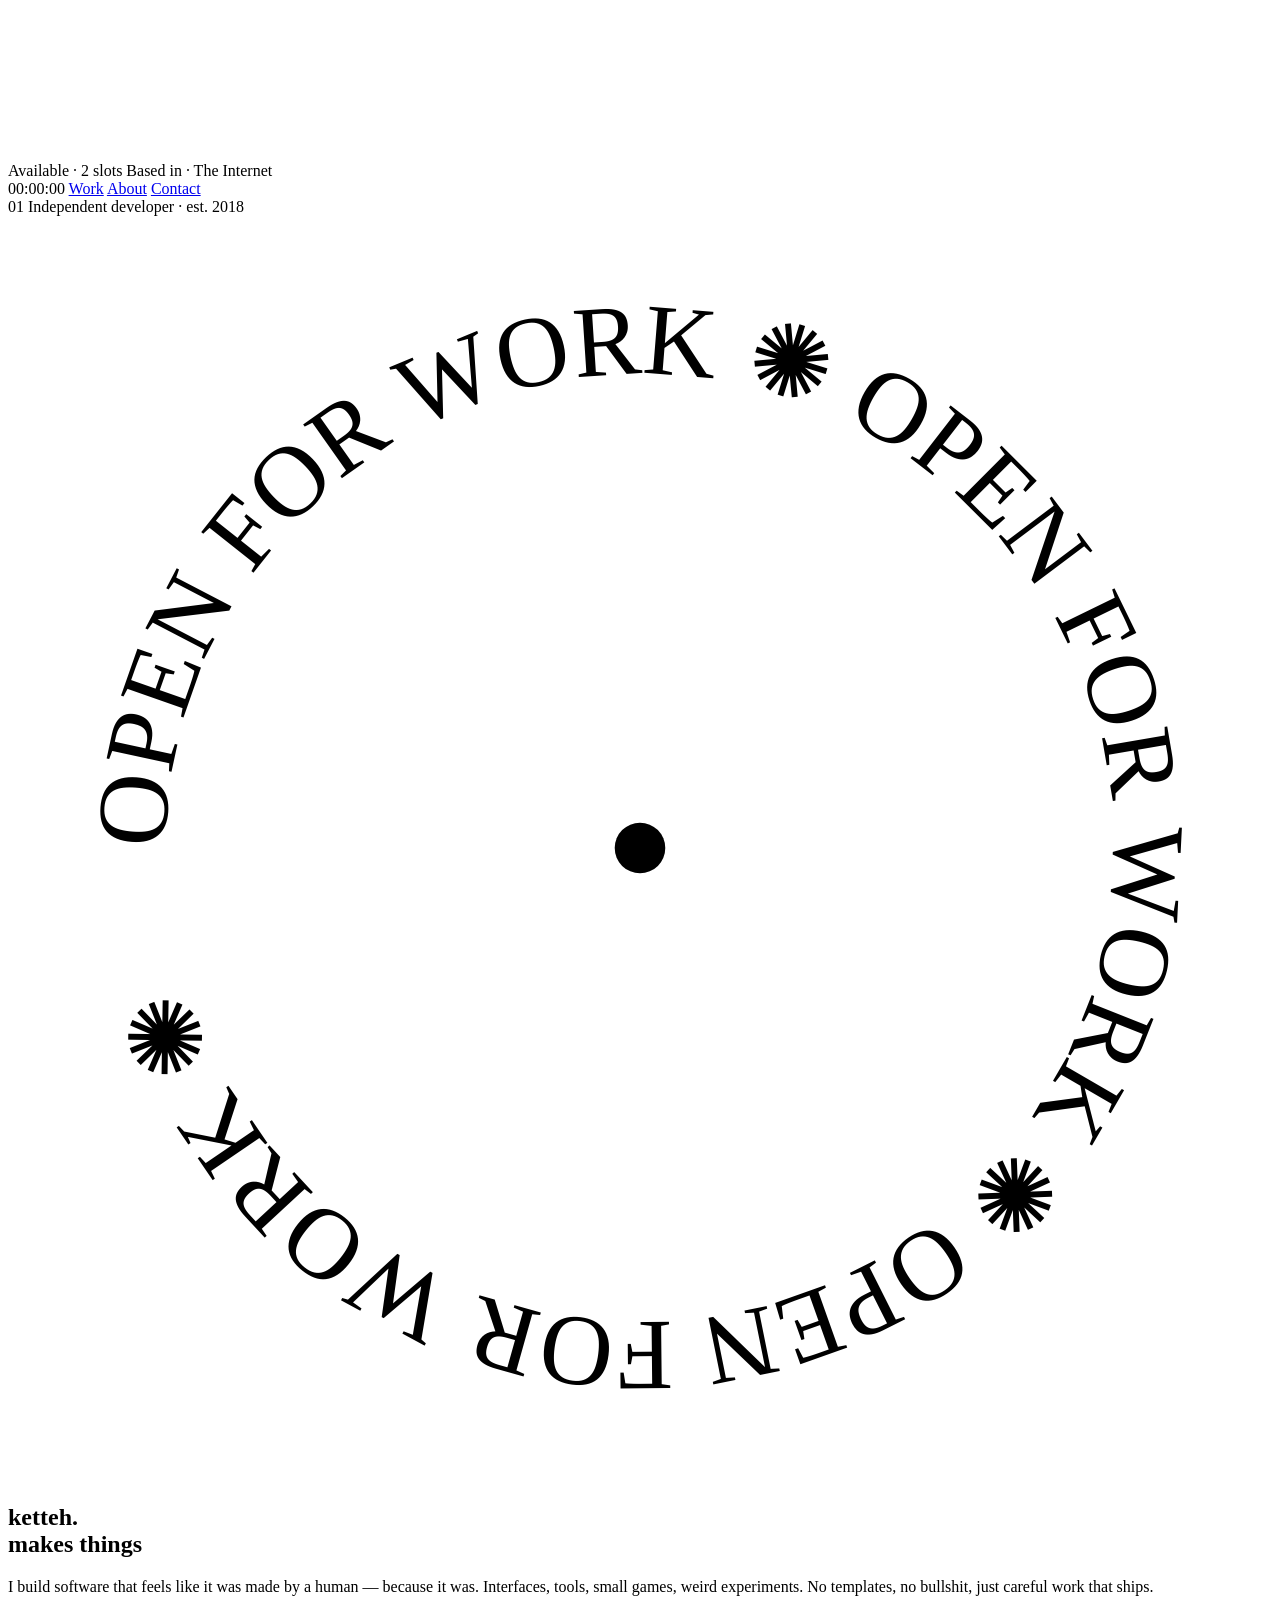
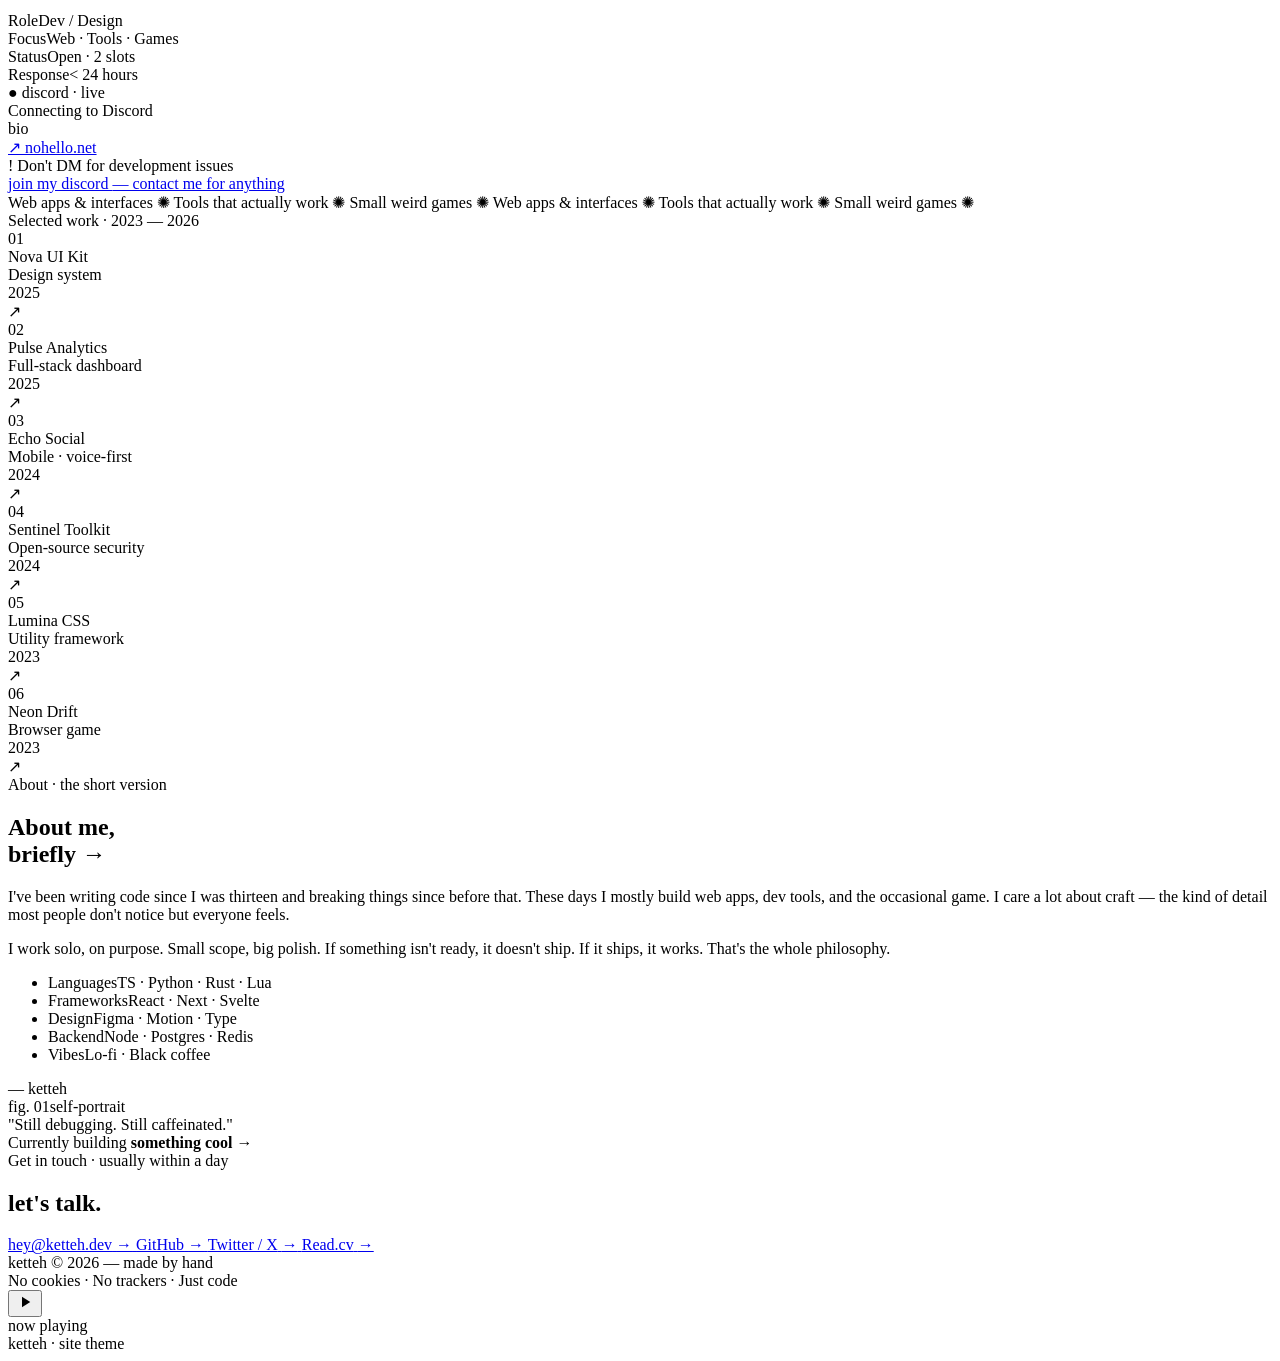
==== commit c5e9700c: "Update index.html" ====
--- a/index.html
+++ b/index.html
@@ -1,1094 +1,272 @@
 <!DOCTYPE html>
 <html lang="en">
 <head>
-  <meta charset="UTF-8">
-  <meta name="viewport" content="width=device-width, initial-scale=1.0">
-  <title>Ketteh — Full-Stack & Minecraft Plugin Developer</title>
-  <style>
-    *{margin:0;padding:0;box-sizing:border-box}
-    :root{
-      --bg:#08090d;--card:#0e1016;--card2:#12141c;
-      --border:rgba(255,255,255,.08);--text:#f5f5f7;--muted:#969ba8;
-      --purple:#8b7cff;--green:#56d89a;--yellow:#e8d47e;
-    }
-    html{scroll-behavior:smooth}
-    body{background:var(--bg);color:var(--text);font-family:Inter,Arial,Helvetica,sans-serif;overflow-x:hidden}
-    body::before{
-      content:"";position:fixed;width:700px;height:700px;
-      background:#796cff12;filter:blur(130px);border-radius:50%;
-      top:-350px;left:-250px;pointer-events:none;z-index:-1
-    }
-    a{color:inherit;text-decoration:none}
-    .container{width:min(1120px,calc(100% - 40px));margin:auto}
-
-    /* ── NAV ── */
-    nav{
-      position:fixed;top:0;width:100%;z-index:100;
-      background:rgba(8,9,13,.78);backdrop-filter:blur(18px);
-      border-bottom:1px solid var(--border)
-    }
-    .nav{height:68px;display:flex;align-items:center;justify-content:space-between}
-    .logo{font-size:20px;font-weight:800;letter-spacing:-.5px}
-    .logo span{color:var(--purple)}
-    .nav-links{display:flex;gap:26px;color:var(--muted);font-size:14px}
-    .nav-links a{transition:.2s}
-    .nav-links a:hover{color:white}
-
-    /* ── HERO ── */
-    .hero{min-height:100vh;display:flex;align-items:center;padding-top:70px}
-    .hero-grid{
-      display:grid;grid-template-columns:1.2fr .8fr;
-      gap:70px;align-items:center
-    }
-    .status{
-      display:inline-flex;align-items:center;gap:9px;
-      padding:7px 14px;border:1px solid var(--border);
-      background:#ffffff05;border-radius:999px;color:#c7cad2;font-size:13px
-    }
-    .status-dot{
-      width:7px;height:7px;border-radius:50%;
-      background:var(--green);box-shadow:0 0 14px #56d89a;
-      animation:pulse 2.2s ease-in-out infinite
-    }
-    @keyframes pulse{
-      0%,100%{box-shadow:0 0 10px #56d89a}
-      50%{box-shadow:0 0 22px #56d89aaa}
-    }
-    h1{font-size:clamp(52px,7vw,86px);line-height:.93;letter-spacing:-5px;margin:24px 0}
-    h1 span{
-      background:linear-gradient(110deg,#fff,#a49aff,#6ee4d1);
-      -webkit-background-clip:text;background-clip:text;color:transparent
-    }
-    .hero-desc{color:var(--muted);font-size:17px;line-height:1.75;max-width:580px}
-    .hero-desc strong{color:white}
-    .btns{display:flex;gap:11px;margin-top:28px;flex-wrap:wrap}
-    .btn{
-      padding:11px 18px;border-radius:10px;border:1px solid var(--border);
-      background:var(--card2);font-size:14px;font-weight:700;
-      transition:.2s;cursor:pointer;display:inline-block
-    }
-    .btn:hover{transform:translateY(-2px);border-color:#8b7cff70}
-    .btn.primary{background:var(--purple);border-color:var(--purple);box-shadow:0 12px 35px #8b7cff30}
-    .btn.primary:hover{box-shadow:0 16px 45px #8b7cff45}
-
-    /* ── STATIC TERMINAL (hero) ── */
-    .terminal{
-      background:#0b0d12;border:1px solid var(--border);
-      border-radius:17px;overflow:hidden;box-shadow:0 30px 90px #0009
-    }
-    .terminal-bar{
-      height:43px;display:flex;align-items:center;gap:7px;
-      padding:0 15px;border-bottom:1px solid var(--border);
-      background:#0e1016;position:relative
-    }
-    .terminal-bar span{
-      position:absolute;left:50%;transform:translateX(-50%);
-      color:#444a56;font-size:12px;font-family:Consolas,monospace
-    }
-    .dot{width:12px;height:12px;border-radius:50%}
-    .dot-r{background:#ff5f56}.dot-y{background:#ffbd2e}.dot-g{background:#27c93f}
-    .terminal-body{padding:22px 24px;font-family:Consolas,monospace;font-size:13px;line-height:2}
-    .tm{color:#545c6b}.tp{color:#9b91ff}.tg{color:#62d9a1}.ty{color:#e8d47e}
-
-    /* ── STATS BAR ── */
-    .stats-bar{
-      border-top:1px solid var(--border);border-bottom:1px solid var(--border);
-      padding:30px 0;background:#ffffff02
-    }
-    .stats-inner{display:flex;justify-content:space-around;gap:20px;flex-wrap:wrap}
-    .stat-item{text-align:center}
-    .stat-n{
-      font-size:30px;font-weight:800;letter-spacing:-2px;
-      background:linear-gradient(100deg,#fff,#a49aff);
-      -webkit-background-clip:text;background-clip:text;color:transparent
-    }
-    .stat-l{color:var(--muted);font-size:11px;margin-top:2px;text-transform:uppercase;letter-spacing:1px}
-
-    /* ── SECTIONS ── */
-    section{padding:110px 0}
-    .sec-label{
-      color:var(--green);text-transform:uppercase;
-      letter-spacing:3px;font-size:11px;font-weight:800;margin-bottom:8px
-    }
-    h2{font-size:42px;letter-spacing:-2px}
-    .sec-desc{color:var(--muted);margin-top:9px;max-width:600px}
-
-    /* ── ABOUT BOX ── */
-    .about-box{
-      margin-top:32px;padding:28px 32px;
-      background:var(--card);border:1px solid var(--border);border-radius:17px
-    }
-    .about-box p{color:var(--muted);line-height:1.9;max-width:820px}
-    .about-box p+p{margin-top:16px}
-    .about-box strong{color:white}
-
-    /* ── SKILL CARDS ── */
-    .skills{margin-top:32px;display:grid;grid-template-columns:repeat(5,1fr);gap:14px}
-    .skill{
-      padding:22px;
-      background:linear-gradient(180deg,#ffffff08,#ffffff03);
-      border:1px solid var(--border);border-radius:15px;transition:.2s
-    }
-    .skill:hover{border-color:#8b7cff40;transform:translateY(-3px)}
-    .skill-icon{
-      width:36px;height:36px;border-radius:9px;display:grid;place-items:center;
-      background:#8b7cff12;color:#aaa1ff;margin-bottom:14px;
-      font-weight:800;font-size:11px;font-family:Consolas,monospace
-    }
-    .skill h3{font-size:15px;margin-bottom:5px}
-    .skill p{color:var(--muted);font-size:13px;line-height:1.6}
-
-    /* ── PROJECT CARDS ── */
-    .projects{margin-top:32px;display:grid;grid-template-columns:repeat(2,1fr);gap:18px}
-    .project{
-      overflow:hidden;border:1px solid var(--border);
-      background:var(--card);border-radius:17px;transition:.25s
-    }
-    .project:hover{transform:translateY(-4px);border-color:#8b7cff40}
-    .proj-header{
-      height:130px;display:flex;align-items:center;justify-content:center;
-      border-bottom:1px solid var(--border);
-      font-family:Consolas,monospace;font-size:26px;font-weight:700;
-      position:relative;overflow:hidden
-    }
-    .proj-header::before{
-      content:"";position:absolute;inset:0;
-      background:repeating-linear-gradient(0deg,transparent,transparent 3px,rgba(255,255,255,.03) 3px,rgba(255,255,255,.03) 4px)
-    }
-    .proj-badge{
-      position:absolute;top:11px;right:11px;font-family:Inter,sans-serif;
-      font-size:10px;font-weight:700;padding:3px 8px;border-radius:999px;
-      letter-spacing:1px;text-transform:uppercase
-    }
-    .badge-f{background:#8b7cff20;color:var(--purple);border:1px solid #8b7cff35}
-    .badge-e{background:#e8d47e18;color:var(--yellow);border:1px solid #e8d47e35}
-    .badge-u{background:#56d89a15;color:var(--green);border:1px solid #56d89a35}
-    .proj-body{padding:22px}
-    .tags{display:flex;flex-wrap:wrap;gap:6px;margin-bottom:11px}
-    .tag{
-      padding:3px 9px;border-radius:999px;
-      border:1px solid var(--border);color:#b0b4be;font-size:11px
-    }
-    .project h3{font-size:19px;margin-bottom:8px}
-    .project p{color:var(--muted);font-size:13.5px;line-height:1.7}
-    .feat-list{margin-top:13px;display:flex;flex-direction:column;gap:4px}
-    .feat-list li{
-      color:var(--muted);font-size:12px;list-style:none;
-      padding-left:14px;position:relative;line-height:1.5
-    }
-    .feat-list li::before{content:"→";position:absolute;left:0;color:var(--purple);font-size:11px}
-
-    /* ── EXPERIENCE CARDS ── */
-    .exp-list{margin-top:32px;display:flex;flex-direction:column;gap:11px}
-    .exp-card{
-      display:grid;grid-template-columns:90px 1fr auto;
-      gap:24px;align-items:center;padding:21px 24px;
-      background:linear-gradient(180deg,#ffffff07,#ffffff03);
-      border:1px solid var(--border);border-radius:15px;transition:.2s
-    }
-    .exp-card:hover{border-color:#8b7cff28}
-    .exp-status{font-size:11px;font-weight:700;letter-spacing:1px}
-    .exp-status.cur{color:var(--green)}.exp-status.past{color:#555b68}
-    .exp-card h3{font-size:16px;margin-bottom:4px}
-    .exp-card p{color:var(--muted);font-size:13px}
-    .exp-players{font-size:12px;color:#9b91ff;white-space:nowrap}
-
-    /* ── INTERACTIVE TERMINAL ── */
-    .iterm{
-      background:#08090e;border:1px solid var(--border);
-      border-radius:17px;overflow:hidden;
-      box-shadow:0 30px 90px #0009;margin-top:32px
-    }
-    .iterm-bar{
-      height:43px;display:flex;align-items:center;gap:7px;
-      padding:0 15px;border-bottom:1px solid var(--border);
-      background:#0c0e16;position:relative
-    }
-    .iterm-bar span{
-      position:absolute;left:50%;transform:translateX(-50%);
-      color:#444a56;font-size:12px;font-family:Consolas,monospace
-    }
-    .iterm-out{
-      padding:22px 24px 10px;font-family:Consolas,monospace;font-size:13px;
-      line-height:1.95;min-height:240px;max-height:380px;overflow-y:auto
-    }
-    .iterm-out::-webkit-scrollbar{width:3px}
-    .iterm-out::-webkit-scrollbar-thumb{background:#2a2d36;border-radius:2px}
-    .iterm-in-row{
-      display:flex;align-items:center;gap:8px;
-      padding:6px 24px 20px;font-family:Consolas,monospace;font-size:13px
-    }
-    .iterm-in-row input{
-      background:none;border:none;outline:none;
-      color:var(--text);font-family:Consolas,monospace;
-      font-size:13px;flex:1;caret-color:var(--green)
-    }
-    .ol{display:block;line-height:1.85}
-    .ol.s{color:#62d9a1}.ol.e{color:#ff7272}.ol.i{color:#9b91ff}
-    .ol.m{color:#545c6b}.ol.y{color:#e8d47e}.ol.w{color:white}
-    .o-prompt{color:#9b91ff}
-
-    /* ── GAME ── */
-    .game-wrap{margin-top:32px;display:flex;flex-direction:column;align-items:center;gap:18px}
-    .game-hud{display:flex;gap:50px}
-    .hud-label{color:var(--muted);font-size:11px;text-transform:uppercase;letter-spacing:1px;margin-bottom:3px}
-    .hud-val{font-size:30px;font-weight:800;letter-spacing:-2px;color:var(--green)}
-    .canvas-wrap{position:relative;border:1px solid var(--border);border-radius:16px;overflow:hidden}
-    #snakeCanvas{display:block}
-    .g-overlay{
-      position:absolute;inset:0;display:flex;flex-direction:column;
-      align-items:center;justify-content:center;
-      background:rgba(8,9,13,.88);backdrop-filter:blur(5px);gap:12px
-    }
-    .g-overlay h3{font-size:26px;letter-spacing:-1px}
-    .g-overlay p{color:var(--muted);font-size:14px;text-align:center;max-width:280px}
-    .g-btn{
-      padding:10px 26px;background:var(--purple);border:none;
-      border-radius:10px;color:white;font-weight:700;font-size:14px;
-      cursor:pointer;transition:.2s;margin-top:4px
-    }
-    .g-btn:hover{transform:scale(1.04);box-shadow:0 8px 24px #8b7cff40}
-    .game-hint{color:var(--muted);font-size:13px}
-
-    /* ── CONTACT ── */
-    .contact-box{
-      text-align:center;padding:72px 24px;
-      background:radial-gradient(circle at 50% 0%,#8b7cff1e,transparent 55%),var(--card);
-      border:1px solid var(--border);border-radius:22px
-    }
-    .contact-box h2{font-size:44px}
-    .contact-box>p{max-width:580px;margin:12px auto;color:var(--muted)}
-    .contact-box .btns{justify-content:center}
-    .contact-details{
-      margin-top:22px;display:flex;gap:22px;justify-content:center;flex-wrap:wrap
-    }
-    .cdetail{
-      font-family:Consolas,monospace;font-size:13px;
-      color:var(--muted);cursor:pointer;transition:.2s;user-select:none
-    }
-    .cdetail:hover{color:white}
-    .cdetail em{color:#9b91ff;font-style:normal}
-
-    /* ── FOOTER ── */
-    footer{
-      text-align:center;padding:32px 0 44px;
-      color:#3e4450;font-size:12px
-    }
-    footer a{color:#3e4450;transition:.2s}
-    footer a:hover{color:var(--muted)}
-
-    /* ── TOS MODAL ── */
-    .modal-bg{
-      position:fixed;inset:0;background:rgba(5,6,10,.82);
-      backdrop-filter:blur(12px);z-index:999;
-      display:flex;align-items:center;justify-content:center;
-      opacity:0;pointer-events:none;transition:.3s
-    }
-    .modal-bg.open{opacity:1;pointer-events:all}
-    .modal{
-      width:min(640px,calc(100% - 40px));
-      background:#0d0f16;border:1px solid var(--border);
-      border-radius:20px;padding:40px;
-      transform:translateY(18px);transition:.3s;
-      max-height:82vh;overflow-y:auto
-    }
-    .modal-bg.open .modal{transform:translateY(0)}
-    .modal::-webkit-scrollbar{width:3px}
-    .modal::-webkit-scrollbar-thumb{background:#222;border-radius:2px}
-    .m-close{
-      float:right;background:none;border:none;color:var(--muted);
-      font-size:18px;cursor:pointer;transition:.2s;line-height:1;margin-top:-4px
-    }
-    .m-close:hover{color:white}
-    .modal h2{font-size:28px;letter-spacing:-1px;margin-bottom:4px;clear:both}
-    .m-sub{color:var(--muted);font-size:13px;margin-bottom:28px}
-    .tos-row{
-      padding:15px 0;border-bottom:1px solid var(--border);
-      display:flex;gap:16px;align-items:flex-start
-    }
-    .tos-row:last-of-type{border-bottom:none}
-    .tos-n{font-family:Consolas,monospace;color:var(--purple);font-size:12px;font-weight:700;min-width:22px;padding-top:3px}
-    .tos-t{color:var(--muted);font-size:14px;line-height:1.7}
-    .tos-t strong{color:white}
-    .tos-t code{color:#9b91ff;font-family:Consolas,monospace;font-size:13px}
-    .m-foot{margin-top:22px;font-size:11px;color:#353b47;text-align:center}
-
-    /* ── MOBILE ── */
-    @media(max-width:860px){
-      .hero-grid{grid-template-columns:1fr;gap:44px}
-      .skills{grid-template-columns:repeat(2,1fr)}
-      .projects{grid-template-columns:1fr}
-      .exp-card{grid-template-columns:80px 1fr;gap:14px}
-      .exp-players{display:none}
-      .nav-links{display:none}
-    }
-    @media(max-width:500px){
-      .container{width:calc(100% - 24px)}
-      h1{font-size:54px;letter-spacing:-3px}
-      h2{font-size:34px}
-      .skills{grid-template-columns:1fr}
-      .stats-inner{gap:28px}
-    }
-  </style>
+<meta charset="UTF-8">
+<meta name="viewport" content="width=device-width, initial-scale=1.0">
+<title>ketteh — dev & design</title>
+<link rel="preconnect" href="https://fonts.googleapis.com">
+<link rel="preconnect" href="https://fonts.gstatic.com" crossorigin>
+<link href="https://fonts.googleapis.com/css2?family=Instrument+Serif:ital@0;1&family=Archivo:wght@400;500;600;700;800;900&family=JetBrains+Mono:wght@400;500;700&display=swap" rel="stylesheet">
+<link rel="stylesheet" href="style.css">
 </head>
 <body>
 
-<!-- ════════════ TOS MODAL ════════════ -->
-<div class="modal-bg" id="tosModal">
-  <div class="modal">
-    <button class="m-close" onclick="closeTOS()">✕</button>
-    <div class="sec-label">Legal · Sort Of</div>
-    <h2>Terms of Service</h2>
-    <p class="m-sub">Effective: the day I pushed to main. Governed by /op and /ban.</p>
-
-    <div class="tos-row">
-      <span class="tos-n">§1</span>
-      <p class="tos-t">By visiting this site you agree that <strong>Skript is a valid programming language.</strong> Any discourse to the contrary will result in a 30-minute timeout from the Discord.</p>
-    </div>
-    <div class="tos-row">
-      <span class="tos-n">§2</span>
-      <p class="tos-t">You shall not attempt to run <code>sudo rm -rf /</code> on any production server. We've been down this road. It doesn't end well. See also: the terminal section of this site.</p>
-    </div>
-    <div class="tos-row">
-      <span class="tos-n">§3</span>
-      <p class="tos-t">Do not DM with just <strong>"hey"</strong> and nothing else. Include your server, your problem, and ideally a screenshot. We are not psychic. (Yet.)</p>
-    </div>
-    <div class="tos-row">
-      <span class="tos-n">§4</span>
-      <p class="tos-t"><strong>Tabs over spaces.</strong> This is non-negotiable. Violations are logged, warned, and added to your personal risk score.</p>
-    </div>
-    <div class="tos-row">
-      <span class="tos-n">§5</span>
-      <p class="tos-t">Ketteh reserves the right to add additional terms at any time, <strong>retroactively,</strong> including this one, and you will like it.</p>
-    </div>
-    <div class="tos-row">
-      <span class="tos-n">§6</span>
-      <p class="tos-t">All builds are provided <strong>as-is.</strong> If your server explodes because someone placed 64 TNT in the wrong region, that is a <em>you</em> problem. (See: /startkoth for responsible TNT usage.)</p>
-    </div>
-    <div class="tos-row">
-      <span class="tos-n">§7</span>
-      <p class="tos-t">By achieving a Snake score above 15, you acknowledge Ketteh's <strong>superior infrastructure</strong> and agree to tell someone about this site.</p>
-    </div>
-    <div class="tos-row">
-      <span class="tos-n">§8</span>
-      <p class="tos-t">By scrolling this far you confirm you have read every word of these Terms. <strong>We know you didn't.</strong> The risk score knows too.</p>
-    </div>
-
-    <p class="m-foot">© 2026 KettehTools · All rights reserved · Not legal advice · Please don't sue us · We're just writing Skript over here</p>
+<canvas id="grid-canvas"></canvas>
+<div class="cur" id="cur"></div>
+<div class="cur-ring" id="curRing"></div>
+
+<div class="wrap">
+
+  <!-- TOPBAR -->
+  <div class="topbar">
+    <div class="left">
+      <span><span class="dot"></span>Available · 2 slots</span>
+      <span>Based in · The Internet</span>
+    </div>
+    <div class="right">
+      <span class="time" id="clock">00:00:00</span>
+      <a href="#work">Work</a>
+      <a href="#about">About</a>
+      <a href="#contact">Contact</a>
+    </div>
   </div>
-</div>
-
-
-<!-- ════════════ NAV ════════════ -->
-<nav>
-  <div class="container nav">
-    <a href="#" class="logo">ketteh<span>.</span></a>
-    <div class="nav-links">
-      <a href="#about">About</a>
-      <a href="#work">Work</a>
-      <a href="#experience">Experience</a>
-      <a href="#terminal">Terminal</a>
-      <a href="#game">Game</a>
-      <a href="#contact">Contact</a>
-    </div>
+
+  <!-- HERO -->
+  <section class="hero">
+    <div class="kicker"><span class="num">01</span> Independent developer · est. 2018</div>
+
+    <div class="stamp">
+      <svg viewBox="0 0 200 200">
+        <defs>
+          <path id="circlePath" d="M 100, 100 m -75, 0 a 75,75 0 1,1 150,0 a 75,75 0 1,1 -150,0" />
+        </defs>
+        <text class="stamp-text">
+          <textPath href="#circlePath" startOffset="0">
+            OPEN FOR WORK ✺ OPEN FOR WORK ✺ OPEN FOR WORK ✺
+          </textPath>
+        </text>
+        <circle cx="100" cy="100" r="4" fill="var(--accent)"/>
+      </svg>
+    </div>
+
+    <h1 class="name" id="name">
+      <span class="outline">ketteh</span><span class="accent">.</span><br>
+      <span class="serif">makes things</span>
+    </h1>
+
+    <div class="hero-sub">
+      <p>
+        I build software that feels like it was made by a human — because it was. 
+        Interfaces, tools, small games, <span class="ital">weird experiments</span>. 
+        No templates, no bullshit, just careful work that ships.
+      </p>
+      <div>
+        <div class="hero-meta">
+          <div class="row"><span>Role</span><span>Dev / Design</span></div>
+          <div class="row"><span>Focus</span><span>Web · Tools · Games</span></div>
+          <div class="row"><span>Status</span><span>Open · 2 slots</span></div>
+          <div class="row"><span>Response</span><span>&lt; 24 hours</span></div>
+        </div>
+
+        <!-- LIVE DISCORD CARD -->
+        <div class="discord-card" id="discordCard">
+          <div class="dc-tag">● discord · live</div>
+          <div id="dcContent">
+            <div class="dc-loading">Connecting to Discord</div>
+          </div>
+          <div class="dc-bio" id="dcBio">
+            <div class="dc-bio-label">bio</div>
+            <div class="dc-bio-body">
+              <a href="https://nohello.net" target="_blank" rel="noopener" class="dc-bio-link">
+                <span class="dc-bio-arrow">↗</span> nohello.net
+              </a>
+              <div class="dc-bio-warn">
+                <span class="dc-bio-mark">!</span> Don't DM for development issues
+              </div>
+              <a href="https://discord.gg/qFXsGMWWZ" target="_blank" rel="noopener" class="dc-bio-join">
+                <span class="dc-bio-join-dot"></span> join my discord
+                <span class="dc-bio-join-hint">— contact me for anything</span>
+              </a>
+            </div>
+          </div>
+        </div>
+      </div>
+    </div>
+  </section>
+</div>
+
+<!-- MARQUEE -->
+<div class="marquee">
+  <div class="marquee-track">
+    <span>Web apps <span class="ital">&amp;</span> interfaces</span>
+    <span class="star">✺</span>
+    <span>Tools <span class="ital">that</span> actually work</span>
+    <span class="star">✺</span>
+    <span>Small <span class="ital">weird</span> games</span>
+    <span class="star">✺</span>
+    <span>Web apps <span class="ital">&amp;</span> interfaces</span>
+    <span class="star">✺</span>
+    <span>Tools <span class="ital">that</span> actually work</span>
+    <span class="star">✺</span>
+    <span>Small <span class="ital">weird</span> games</span>
+    <span class="star">✺</span>
   </div>
-</nav>
-
-
-<main>
-
-  <!-- ════════════ HERO ════════════ -->
-  <section class="hero">
-    <div class="container hero-grid">
+</div>
+
+<div class="wrap">
+
+  <section class="section" id="work">
+    <div class="section-label">Selected work · 2023 — 2026</div>
+    <div class="work-list">
+
+      <div class="work-item">
+        <div class="work-num">01</div>
+        <div class="work-title">Nova <span class="serif">UI Kit</span></div>
+        <div class="work-cat">Design system</div>
+        <div class="work-year">2025</div>
+        <div class="work-arrow">↗</div>
+      </div>
+
+      <div class="work-item">
+        <div class="work-num">02</div>
+        <div class="work-title">Pulse <span class="serif">Analytics</span></div>
+        <div class="work-cat">Full-stack dashboard</div>
+        <div class="work-year">2025</div>
+        <div class="work-arrow">↗</div>
+      </div>
+
+      <div class="work-item">
+        <div class="work-num">03</div>
+        <div class="work-title">Echo <span class="serif">Social</span></div>
+        <div class="work-cat">Mobile · voice-first</div>
+        <div class="work-year">2024</div>
+        <div class="work-arrow">↗</div>
+      </div>
+
+      <div class="work-item">
+        <div class="work-num">04</div>
+        <div class="work-title">Sentinel <span class="serif">Toolkit</span></div>
+        <div class="work-cat">Open-source security</div>
+        <div class="work-year">2024</div>
+        <div class="work-arrow">↗</div>
+      </div>
+
+      <div class="work-item">
+        <div class="work-num">05</div>
+        <div class="work-title">Lumina <span class="serif">CSS</span></div>
+        <div class="work-cat">Utility framework</div>
+        <div class="work-year">2023</div>
+        <div class="work-arrow">↗</div>
+      </div>
+
+      <div class="work-item">
+        <div class="work-num">06</div>
+        <div class="work-title">Neon <span class="serif">Drift</span></div>
+        <div class="work-cat">Browser game</div>
+        <div class="work-year">2023</div>
+        <div class="work-arrow">↗</div>
+      </div>
+
+    </div>
+  </section>
+
+  <section class="section" id="about">
+    <div class="section-label">About · the short version</div>
+    <div class="about">
 
       <div>
-        <div class="status">
-          <span class="status-dot"></span>
-          Online · Accepting new work
-        </div>
-
-        <h1>Dev.<br><span>Builder.</span></h1>
-
-        <p class="hero-desc">
-          I'm <strong>Ketteh</strong> — 2+ years writing production code across the stack, with a specialty in
-          <strong>Java</strong>, <strong>Kotlin</strong>, and <strong>Skript</strong>
-          for Minecraft server tooling. I don't just write the code — I keep the machines it runs on alive.
+        <h2>About <span class="serif">me,</span><br>briefly <span class="acc">→</span></h2>
+        <p>
+          I've been writing code since I was thirteen and breaking things since before that. 
+          These days I mostly build web apps, dev tools, and the occasional game. 
+          I care a lot about <span class="squiggle">craft</span> — the kind of detail 
+          most people don't notice but everyone feels.
         </p>
-
-        <div class="btns">
-          <a href="#work" class="btn primary">See the Work</a>
-          <a href="#contact" class="btn">Get in Touch</a>
-          <a href="#game" class="btn">🕹 Play a Game</a>
-        </div>
-      </div>
-
-      <div class="terminal">
-        <div class="terminal-bar">
-          <span class="dot dot-r"></span>
-          <span class="dot dot-y"></span>
-          <span class="dot dot-g"></span>
-          <span>server-console.log</span>
-        </div>
-        <div class="terminal-body">
-          <div><span class="tm">$</span> whoami</div>
-          <div class="tg">Ketteh</div><br>
-          <div><span class="tm">$</span> languages</div>
-          <div class="tp">Java · Kotlin · Skript</div><br>
-          <div><span class="tm">$</span> specialties</div>
-          <div class="tp">Minecraft · Sysadmin · Full-Stack</div><br>
-          <div><span class="tm">$</span> shipped</div>
-          <div class="ty">4 plugins · 60+ Skripts</div><br>
-          <div><span class="tm">$</span> status</div>
-          <div class="tg">● Online — Accepting new work</div>
-        </div>
-      </div>
-
-    </div>
-  </section>
-
-</main>
-
-<!-- STATS BAR -->
-<div class="stats-bar">
-  <div class="container stats-inner">
-    <div class="stat-item"><div class="stat-n">2+</div><div class="stat-l">yrs production code</div></div>
-    <div class="stat-item"><div class="stat-n">4</div><div class="stat-l">shipped plugins</div></div>
-    <div class="stat-item"><div class="stat-n">60+</div><div class="stat-l">Skripts shipped</div></div>
-    <div class="stat-item"><div class="stat-n">6</div><div class="stat-l">servers built for</div></div>
-    <div class="stat-item"><div class="stat-n">1.3k+</div><div class="stat-l">lines staff-suite Skript</div></div>
+        <p>
+          I work solo, on purpose. Small scope, big polish. If something isn't 
+          ready, it doesn't ship. If it ships, it works. That's the whole philosophy.
+        </p>
+
+        <ul class="stack-list">
+          <li><span>Languages</span><span>TS · Python · Rust · Lua</span></li>
+          <li><span>Frameworks</span><span>React · Next · Svelte</span></li>
+          <li><span>Design</span><span>Figma · Motion · Type</span></li>
+          <li><span>Backend</span><span>Node · Postgres · Redis</span></li>
+          <li><span>Vibes</span><span>Lo-fi · Black coffee</span></li>
+        </ul>
+
+        <div class="signature">— ketteh</div>
+      </div>
+
+      <div class="photo-wrap">
+        <div class="photo">
+          <div class="photo-tag"><span>fig. 01</span><span>self-portrait</span></div>
+          <div class="photo-img"></div>
+          <div class="photo-caption">"Still debugging. Still caffeinated."</div>
+        </div>
+
+        <div class="mini-card">
+          <span>Currently building</span>
+          <b>something cool →</b>
+        </div>
+      </div>
+
+    </div>
+  </section>
+
+  <section class="contact" id="contact">
+    <div class="section-label">Get in touch · usually within a day</div>
+    <div class="contact-inner">
+      <h2>let's <span class="serif">talk</span><span class="acc">.</span></h2>
+      <div class="contact-links">
+        <a href="mailto:hey@ketteh.dev">
+          <span>hey@ketteh.dev</span>
+          <span class="arrow">→</span>
+        </a>
+        <a href="#">
+          <span>GitHub</span>
+          <span class="arrow">→</span>
+        </a>
+        <a href="#">
+          <span>Twitter / X</span>
+          <span class="arrow">→</span>
+        </a>
+        <a href="#">
+          <span>Read.cv</span>
+          <span class="arrow">→</span>
+        </a>
+      </div>
+    </div>
+  </section>
+
+  <footer class="footer">
+    <div class="sig">ketteh © 2026 — made by hand</div>
+    <div>No cookies · No trackers · Just code</div>
+  </footer>
+
+</div>
+
+<!-- ===== SITE MUSIC PLAYER ===== -->
+<div class="music-player" id="musicPlayer">
+  <button class="music-btn" id="musicBtn" aria-label="Play music">
+    <span class="music-icon">
+      <svg viewBox="0 0 24 24" width="18" height="18" fill="currentColor">
+        <path d="M8 5v14l11-7z"/>
+      </svg>
+    </span>
+    <span class="music-eq">
+      <span></span><span></span><span></span><span></span>
+    </span>
+  </button>
+
+  <div class="music-info">
+    <div class="music-label">now playing</div>
+    <div class="music-title">ketteh · site theme</div>
   </div>
-</div>
-
-<main>
-
-  <!-- ════════════ ABOUT ════════════ -->
-  <section id="about">
-    <div class="container">
-      <div class="sec-label">01 / About</div>
-      <h2>What I do</h2>
-      <p class="sec-desc">Full-stack developer, plugin author, and the person keeping the server console quiet at 3am.</p>
-
-      <div class="about-box">
-        <p>I started writing Skript to fix small annoyances on servers I played on — a vanish command that leaked join messages, a punishment flow that took too many steps. Two years later that habit turned into a <strong>full staff suite running GUIs, risk scoring, and live event systems</strong>.</p>
-        <p>Along the way I picked up <strong>Java</strong> and <strong>Kotlin</strong> to go deeper than Skript's ceiling, and rounded that out with general <strong>full-stack development</strong> and <strong>sysadmin work</strong>. I like tools that disappear into the background and just work — that's the standard I hold my own code to.</p>
-      </div>
-
-      <div class="skills">
-        <div class="skill">
-          <div class="skill-icon">.java</div>
-          <h3>Java</h3>
-          <p>Backend logic, plugin internals, and the JVM foundation everything else runs on.</p>
-        </div>
-        <div class="skill">
-          <div class="skill-icon">.kt</div>
-          <h3>Kotlin</h3>
-          <p>My go-to when I want Java's ecosystem with cleaner syntax and fewer footguns.</p>
-        </div>
-        <div class="skill">
-          <div class="skill-icon">.sk</div>
-          <h3>Skript</h3>
-          <p>Where I ship fastest — GUIs, event systems, and staff tooling iterated live.</p>
-        </div>
-        <div class="skill">
-          <div class="skill-icon">/rt</div>
-          <h3>Sysadmin</h3>
-          <p>Server setup, hardening, uptime, and keeping the infrastructure healthy.</p>
-        </div>
-        <div class="skill">
-          <div class="skill-icon">fs</div>
-          <h3>Full-Stack</h3>
-          <p>Backend to interface — same instinct for structure whether it's a plugin or a UI.</p>
-        </div>
-      </div>
-
-    </div>
-  </section>
-
-
-  <!-- ════════════ WORK ════════════ -->
-  <section id="work">
-    <div class="container">
-      <div class="sec-label">02 / Work</div>
-      <h2>Things I've shipped</h2>
-      <p class="sec-desc">Real plugins running real commands — GUIs, live events, and staff tooling built in Skript.</p>
-
-      <div class="projects">
-
-        <article class="project">
-          <div class="proj-header" style="background:linear-gradient(135deg,#1a1030 0%,#0c0e18 100%)">
-            <span style="color:#a49aff">/punish</span>
-            <span class="proj-badge badge-f">Flagship</span>
-          </div>
-          <div class="proj-body">
-            <div class="tags">
-              <span class="tag">Skript</span><span class="tag">Custom GUIs</span>
-              <span class="tag">Data Persistence</span><span class="tag">1,250+ lines</span>
-            </div>
-            <h3>Staff Moderation Suite</h3>
-            <p>The backbone of the server's admin team. Every punishment flows through inventory-based GUIs — warn, mute, ban, and permaban each with their own confirmation menu so staff can't fat-finger a punishment.</p>
-            <ul class="feat-list">
-              <li>Warn / mute / ban / permaban flows with confirmation GUIs</li>
-              <li>Per-player risk score, investigation report &amp; history log</li>
-              <li>Alt-account detection and note-taking on player profiles</li>
-              <li>Freeze, jail, spectate tools for handling live incidents</li>
-            </ul>
-          </div>
-        </article>
-
-        <article class="project">
-          <div class="proj-header" style="background:linear-gradient(135deg,#1a1508 0%,#0c0e18 100%)">
-            <span style="color:#e8d47e">/startkoth</span>
-            <span class="proj-badge badge-e">Event</span>
-          </div>
-          <div class="proj-body">
-            <div class="tags">
-              <span class="tag">Skript</span><span class="tag">Custom Math</span><span class="tag">Particles</span>
-            </div>
-            <h3>King of the Hill Engine</h3>
-            <p>A capture-point event with a hand-written RGB gradient text engine. Interpolates hex values character-by-character — no external library, just math. Full event lifecycle from countdown to rewarded win.</p>
-            <ul class="feat-list">
-              <li>Hand-written RGB gradient renderer for hex-color chat broadcasts</li>
-              <li>Per-second region contest detection, auto-pause on contest</li>
-              <li>Animated particle outline marking the live capture zone</li>
-            </ul>
-          </div>
-        </article>
-
-        <article class="project">
-          <div class="proj-header" style="background:linear-gradient(135deg,#0e1a10 0%,#0c0e18 100%)">
-            <span style="color:#62d9a1">/extravanish</span>
-            <span class="proj-badge badge-u">Utility</span>
-          </div>
-          <div class="proj-body">
-            <div class="tags">
-              <span class="tag">Skript</span><span class="tag">Permissions</span>
-            </div>
-            <h3>Layered Vanish System</h3>
-            <p>Tracks visibility as a relationship between every pair of online players — two vanished staff can still see each other while staying invisible to everyone else. Join and quit messages stay silent.</p>
-            <ul class="feat-list">
-              <li>Per-pair hide/reveal logic across every online player</li>
-              <li>Silent join and quit messages while vanished</li>
-              <li>Live /exvlist of everyone currently vanished</li>
-            </ul>
-          </div>
-        </article>
-
-        <article class="project">
-          <div class="proj-header" style="background:linear-gradient(135deg,#0e1018 0%,#0c0e18 100%)">
-            <span style="color:#9b91ff">/cmdspy</span>
-            <span class="proj-badge badge-u">Utility</span>
-          </div>
-          <div class="proj-body">
-            <div class="tags">
-              <span class="tag">Skript</span><span class="tag">Lightweight</span>
-            </div>
-            <h3>Command Spy</h3>
-            <p>Staff opt in and every command on the server gets mirrored to them in real time. Clean on/off/toggle handling and self-filtering so cmdspy doesn't spy on itself.</p>
-            <ul class="feat-list">
-              <li>Per-player opt-in with on / off / toggle</li>
-              <li>Real-time command mirroring to all subscribed staff</li>
-              <li>Self-filtering — the command never echoes itself</li>
-            </ul>
-          </div>
-        </article>
-
-      </div>
-    </div>
-  </section>
-
-
-  <!-- ════════════ EXPERIENCE ════════════ -->
-  <section id="experience">
-    <div class="container">
-      <div class="sec-label">03 / Experience</div>
-      <h2>Servers I've built for</h2>
-      <p class="sec-desc">Six servers, current and past — plus 60+ public and private Skripts shipped along the way.</p>
-
-      <div class="exp-list">
-
-        <div class="exp-card">
-          <div class="exp-status cur">CURRENT</div>
-          <div>
-            <h3>Owner &amp; Developer · MaceFuze</h3>
-            <p>Owner and lead developer for MaceFuze Minecraft server</p>
-          </div>
-          <span class="exp-players">~50–60 avg players</span>
-        </div>
-
-        <div class="exp-card">
-          <div class="exp-status cur">CURRENT</div>
-          <div>
-            <h3>Developer · Bananagens454</h3>
-            <p>In active development — unreleased</p>
-          </div>
-          <span class="exp-players">Unreleased</span>
-        </div>
-
-        <div class="exp-card">
-          <div class="exp-status cur">CURRENT</div>
-          <div>
-            <h3>Developer · SyroKit</h3>
-            <p>Active plugin and Skript development</p>
-          </div>
-          <span class="exp-players">~60 avg players</span>
-        </div>
-
-        <div class="exp-card">
-          <div class="exp-status past">PAST</div>
-          <div>
-            <h3>Developer &amp; Moderator · Leonemc</h3>
-            <p>Developer and mod for a major Minecraft community</p>
-          </div>
-          <span class="exp-players">400+ avg players</span>
-        </div>
-
-        <div class="exp-card">
-          <div class="exp-status past">PAST</div>
-          <div>
-            <h3>Developer · MaceLegends</h3>
-            <p>Plugin and system development</p>
-          </div>
-          <span class="exp-players">~60 avg players</span>
-        </div>
-
-        <div class="exp-card">
-          <div class="exp-status past">PAST</div>
-          <div>
-            <h3>Developer · UtopiaKits</h3>
-            <p>Skript development and server tooling</p>
-          </div>
-          <span class="exp-players">~20 avg players</span>
-        </div>
-
-      </div>
-    </div>
-  </section>
-
-
-  <!-- ════════════ INTERACTIVE TERMINAL ════════════ -->
-  <section id="terminal">
-    <div class="container">
-      <div class="sec-label">04 / Terminal</div>
-      <h2>Try the console.</h2>
-      <p class="sec-desc">A fully workable command prompt. Type <code style="color:#9b91ff;font-size:13px">help</code> to get started.</p>
-
-      <div class="iterm" id="interactiveTerm">
-        <div class="iterm-bar">
-          <span class="dot dot-r"></span>
-          <span class="dot dot-y"></span>
-          <span class="dot dot-g"></span>
-          <span>ketteh@dev:~</span>
-        </div>
-        <div class="iterm-out" id="termOut">
-          <span class="ol m">Welcome to ketteh.dev — Type <span style="color:#9b91ff">help</span> for available commands.</span>
-          <span class="ol m">──────────────────────────────────────────</span>
-          <span class="ol"> </span>
-        </div>
-        <div class="iterm-in-row">
-          <span class="o-prompt">ketteh@dev:~$&nbsp;</span>
-          <input type="text" id="termIn" placeholder="enter command..." autocomplete="off" spellcheck="false">
-        </div>
-      </div>
-
-    </div>
-  </section>
-
-
-  <!-- ════════════ GAME ════════════ -->
-  <section id="game">
-    <div class="container">
-      <div class="sec-label">05 / Take a Break</div>
-      <h2>Play Snake.</h2>
-      <p class="sec-desc">Even devs need a break. WASD or arrow keys. Don't hit the walls.</p>
-
-      <div class="game-wrap">
-        <div class="game-hud">
-          <div>
-            <div class="hud-label">Score</div>
-            <div class="hud-val" id="gScore">0</div>
-          </div>
-          <div>
-            <div class="hud-label">Best</div>
-            <div class="hud-val" id="gBest">0</div>
-          </div>
-        </div>
-
-        <div class="canvas-wrap">
-          <canvas id="snakeCanvas" width="480" height="480"></canvas>
-          <div class="g-overlay" id="gOverlay">
-            <h3 id="gTitle">Snake</h3>
-            <p id="gMsg">Classic Snake. WASD or arrow keys.<br>Don't crash.</p>
-            <button class="g-btn" id="gBtn" onclick="startSnake()">▶ Start Game</button>
-          </div>
-        </div>
-
-        <div class="game-hint">WASD or Arrow Keys · Don't eat yourself</div>
-      </div>
-
-    </div>
-  </section>
-
-
-  <!-- ════════════ CONTACT ════════════ -->
-  <section id="contact">
-    <div class="container">
-      <div class="contact-box">
-        <div class="sec-label" style="display:inline-block">06 / Contact</div>
-        <h2>Let's build something.</h2>
-        <p>Got a server that needs staff tools, an event system, or a plugin built right? I'm open to freelance builds and full-stack work.</p>
-        <div class="btns">
-          <a class="btn primary" href="mailto:YashiDevelopment@Outlook.com">✉ Email Me</a>
-          <a class="btn" href="https://github.com/kettehdev" target="_blank">GitHub ↗</a>
-        </div>
-        <div class="contact-details">
-          <span class="cdetail" onclick="copyContact('YashiDevelopment@Outlook.com',this)">
-            <em>email</em> · YashiDevelopment@Outlook.com
-          </span>
-          <span class="cdetail" onclick="copyContact('kettehdevelopment',this)">
-            <em>discord</em> · kettehdevelopment
-          </span>
-        </div>
-      </div>
-    </div>
-  </section>
-
-</main>
-
-
-<footer>
-  © 2026 Ketteh — Built with Java, Kotlin &amp; Skript · No frameworks were harmed ·
-  <a href="#" onclick="openTOS();return false">Terms of Service</a>
-</footer>
-
-
-<script>
-/* ══════════════════════════════════
-   TOS MODAL
-══════════════════════════════════ */
-function openTOS(){ document.getElementById('tosModal').classList.add('open') }
-function closeTOS(){ document.getElementById('tosModal').classList.remove('open') }
-document.getElementById('tosModal').addEventListener('click',e=>{
-  if(e.target===document.getElementById('tosModal')) closeTOS()
-})
-
-/* ══════════════════════════════════
-   COPY CONTACT
-══════════════════════════════════ */
-function copyContact(text,el){
-  navigator.clipboard.writeText(text).then(()=>{
-    const o=el.textContent
-    el.textContent='Copied!'
-    el.style.color='var(--green)'
-    setTimeout(()=>{ el.textContent=o; el.style.color='' },1600)
-  })
-}
-
-/* ══════════════════════════════════
-   INTERACTIVE TERMINAL
-══════════════════════════════════ */
-const termOut = document.getElementById('termOut')
-const termIn  = document.getElementById('termIn')
-
-const CMDS = {
-  help: ()=>[
-    {c:'i', t:'Available commands:'},
-    {c:'', t:'  whoami        — Who I am'},
-    {c:'', t:'  skills        — Tech stack'},
-    {c:'', t:'  projects      — What I\'ve shipped'},
-    {c:'', t:'  experience    — Servers I\'ve built for'},
-    {c:'', t:'  contact       — How to reach me'},
-    {c:'', t:'  status        — Current availability'},
-    {c:'', t:'  neofetch      — System info (the good stuff)'},
-    {c:'', t:'  java          — Check Java version'},
-    {c:'', t:'  git log       — Recent commit history'},
-    {c:'', t:'  ping          — Classic.'},
-    {c:'', t:'  sudo          — Go on, try it.'},
-    {c:'', t:'  date          — Current date/time'},
-    {c:'', t:'  clear         — Clear the terminal'},
-  ],
-  whoami: ()=>[
-    {c:'s', t:'Ketteh'},
-    {c:'m', t:'Full-stack developer & Minecraft plugin author'},
-    {c:'m', t:'2+ years writing production code'},
-    {c:'m', t:'Java · Kotlin · Skript · Sysadmin · Full-Stack'},
-  ],
-  skills: ()=>[
-    {c:'i', t:'Tech stack:'},
-    {c:'', t:'  [.java]     Backend logic, plugin internals, JVM development'},
-    {c:'', t:'  [.kt]       Modern JVM — clean syntax, no footguns'},
-    {c:'', t:'  [.sk]       GUIs, event systems, staff tooling — fastest to ship'},
-    {c:'', t:'  [sysadmin]  Server setup, hardening, uptime, infrastructure'},
-    {c:'', t:'  [fullstack] Backend to UI — same instinct for structure'},
-  ],
-  projects: ()=>[
-    {c:'i', t:'Shipped plugins:'},
-    {c:'s', t:'  /punish       ← Flagship staff moderation suite (1,250+ lines)'},
-    {c:'y', t:'  /startkoth    ← King of the Hill event engine w/ custom gradient renderer'},
-    {c:'s', t:'  /extravanish  ← Layered per-pair vanish system'},
-    {c:'i', t:'  /cmdspy       ← Real-time command spy for staff'},
-    {c:'m', t:''},
-    {c:'m', t:'  + 60+ public and private Skripts shipped across 6 servers'},
-  ],
-  ls: ()=>CMDS.projects(),
-  experience: ()=>[
-    {c:'i', t:'Servers built for:'},
-    {c:'s', t:'  [current] MaceFuze    — Owner & Dev · ~50-60 players'},
-    {c:'s', t:'  [current] Bananagens  — Dev · Unreleased'},
-    {c:'s', t:'  [current] SyroKit     — Dev · ~60 players'},
-    {c:'m', t:'  [past]    Leonemc     — Dev & Mod · 400+ players'},
-    {c:'m', t:'  [past]    MaceLegends — Dev · ~60 players'},
-    {c:'m', t:'  [past]    UtopiaKits  — Dev · ~20 players'},
-  ],
-  contact: ()=>[
-    {c:'i', t:'Contact info:'},
-    {c:'', t:'  email   → YashiDevelopment@Outlook.com'},
-    {c:'', t:'  discord → kettehdevelopment'},
-    {c:'', t:'  github  → github.com/kettehdev'},
-  ],
-  status: ()=>[
-    {c:'s', t:'● Online'},
-    {c:'m', t:'Accepting new work — freelance builds & full-stack projects'},
-  ],
-  ping: ()=>[
-    {c:'s', t:'pong! 🏓'},
-    {c:'m', t:'Latency: 0ms (we\'re local, obviously)'},
-  ],
-  sudo: ()=>[
-    {c:'e', t:'[sudo] password for ketteh:'},
-    {c:'e', t:'Sorry, try again.'},
-    {c:'e', t:'Sorry, try again.'},
-    {c:'e', t:'sudo: 3 incorrect password attempts'},
-    {c:'m', t:'(Your failed attempt has been logged and added to the risk score.)'},
-  ],
-  'sudo rm -rf /': ()=>[
-    {c:'e', t:'No.'},
-    {c:'m', t:'See Terms of Service §2. You agreed to this.'},
-  ],
-  java: ()=>[
-    {c:'s', t:'openjdk 21.0.4 2024-07-16'},
-    {c:'m', t:'OpenJDK Runtime Environment (ketteh-builds 21.0.4+7)'},
-    {c:'m', t:'OpenJDK 64-Bit Server VM — running on production (obviously)'},
-  ],
-  'java --version': ()=>CMDS.java(),
-  'java -version': ()=>CMDS.java(),
-  'git log': ()=>[
-    {c:'m', t:'commit a3f9e21 (HEAD -> main, origin/main)'},
-    {c:'i', t:'Author: Ketteh <YashiDevelopment@Outlook.com>'},
-    {c:'', t:'    feat: add RGB gradient renderer to KOTH engine'},
-    {c:'m', t:''},
-    {c:'m', t:'commit 7b2c401'},
-    {c:'', t:'    fix: vanish pair visibility leak on player relog (#47)'},
-    {c:'m', t:''},
-    {c:'m', t:'commit e1d8b03'},
-    {c:'', t:'    refactor: split punishment GUI into dedicated handlers'},
-    {c:'m', t:''},
-    {c:'m', t:'commit c902fa5'},
-    {c:'', t:'    feat: alt-account detection in /punish investigation view'},
-    {c:'m', t:''},
-    {c:'m', t:'... (56 more commits)'},
-  ],
-  neofetch: ()=>[
-    {c:'i', t:'        ██╗          ketteh @ dev'},
-    {c:'i', t:'       ╚██║          ─────────────────────────'},
-    {c:'i', t:'        ██║          OS: KettehOS 2.0 LTS'},
-    {c:'i', t:'   ████████║          Host: MaceFuze Production Server'},
-    {c:'i', t:'  ██╔════██║          Uptime: 2+ years'},
-    {c:'i', t:'  ██║    ██║          Packages: 60+ Skripts'},
-    {c:'i', t:'  ╚██████╔╝           Shell: skript v2.6.4'},
-    {c:'i', t:'   ╚═════╝            Languages: Java, Kotlin, Skript'},
-    {c:'i', t:'                      Terminal: this one (it\'s custom)'},
-    {c:'s', t:'                      Status: ● Online — Accepting work'},
-  ],
-  date: ()=>[{c:'s', t:new Date().toUTCString()}],
-  uname: ()=>[{c:'s', t:'KettehOS 2.0 LTS ketteh-kernel #1 SMP PREEMPT Fri Aug 27 00:00:00 UTC 2026'}],
-  uptime: ()=>[{c:'s', t:'up 2+ years,  1 user,  load average: 0.00, 0.00, 0.00'}],
-  exit: ()=>[{c:'m', t:'You can\'t leave. You\'re already here.'}],
-  clear: ()=>null,
-  '': ()=>[],
-}
-
-function esc(s){ return s.replace(/&/g,'&amp;').replace(/</g,'&lt;').replace(/>/g,'&gt;') }
-
-function printLine(cls, text){
-  const el=document.createElement('span')
-  el.className='ol'+(cls?' '+cls:'')
-  el.textContent=text
-  termOut.appendChild(el)
-}
-
-function runCmd(raw){
-  const cmd=raw.trim().toLowerCase()
-
-  // echo prompt + command
-  const row=document.createElement('span')
-  row.className='ol'
-  row.innerHTML=`<span class="o-prompt">ketteh@dev:~$&nbsp;</span><span style="color:white">${esc(raw)}</span>`
-  termOut.appendChild(row)
-
-  if(cmd==='clear'){ termOut.innerHTML=''; return }
-
-  const fn = CMDS[cmd] || CMDS[cmd.split(' ')[0]]
-  if(fn){
-    const lines=fn()
-    if(lines) lines.forEach(l=>printLine(l.c,l.t))
-  } else {
-    printLine('e',`bash: ${raw}: command not found`)
-    printLine('m',`Type 'help' for available commands.`)
-  }
-
-  printLine('','')
-  termOut.scrollTop=termOut.scrollHeight
-}
-
-let cmdHist=[], histIdx=-1
-
-termIn.addEventListener('keydown',function(e){
-  if(e.key==='Enter'){
-    const v=this.value
-    if(v.trim()) cmdHist.unshift(v)
-    histIdx=-1
-    runCmd(v)
-    this.value=''
-  } else if(e.key==='ArrowUp'){
-    e.preventDefault()
-    histIdx=Math.min(histIdx+1,cmdHist.length-1)
-    if(cmdHist[histIdx]) this.value=cmdHist[histIdx]
-  } else if(e.key==='ArrowDown'){
-    e.preventDefault()
-    histIdx=Math.max(histIdx-1,-1)
-    this.value=histIdx===-1?'':(cmdHist[histIdx]||'')
-  }
-})
-
-document.getElementById('interactiveTerm').addEventListener('click',()=>termIn.focus())
-
-
-/* ══════════════════════════════════
-   SNAKE GAME
-══════════════════════════════════ */
-const canvas = document.getElementById('snakeCanvas')
-const ctx    = canvas.getContext('2d')
-const G=20, COLS=canvas.width/G, ROWS=canvas.height/G
-
-let snake, dir, nextDir, food, score, best=0, running=false, ival, foodAnim=0
-
-function startSnake(){
-  document.getElementById('gOverlay').style.display='none'
-  snake=[{x:10,y:10},{x:9,y:10},{x:8,y:10}]
-  dir={x:1,y:0}; nextDir={x:1,y:0}
-  score=0
-  document.getElementById('gScore').textContent=0
-  placeFood()
-  if(ival) clearInterval(ival)
-  running=true
-  ival=setInterval(tick,115)
-}
-
-function placeFood(){
-  let p
-  do{ p={x:Math.floor(Math.random()*COLS),y:Math.floor(Math.random()*ROWS)} }
-  while(snake.some(s=>s.x===p.x&&s.y===p.y))
-  food=p
-}
-
-function tick(){
-  dir=nextDir
-  const head={x:snake[0].x+dir.x,y:snake[0].y+dir.y}
-  if(head.x<0||head.x>=COLS||head.y<0||head.y>=ROWS||snake.some(s=>s.x===head.x&&s.y===head.y)){
-    endSnake(); return
-  }
-  snake.unshift(head)
-  if(head.x===food.x&&head.y===food.y){
-    score++
-    document.getElementById('gScore').textContent=score
-    if(score>best){ best=score; document.getElementById('gBest').textContent=best }
-    placeFood()
-  } else { snake.pop() }
-  foodAnim++
-  draw()
-}
-
-function draw(){
-  ctx.fillStyle='#08090d'
-  ctx.fillRect(0,0,canvas.width,canvas.height)
-
-  // grid dots
-  ctx.fillStyle='rgba(255,255,255,0.04)'
-  for(let x=0;x<COLS;x++) for(let y=0;y<ROWS;y++)
-    ctx.fillRect(x*G+G/2-1,y*G+G/2-1,1.5,1.5)
-
-  // snake
-  snake.forEach((seg,i)=>{
-    const head=i===0
-    const a=head?1:Math.max(0.25,1-(i/snake.length)*0.65)
-    ctx.shadowBlur=head?14:0
-    ctx.shadowColor='#56d89a'
-    ctx.fillStyle=head?'#56d89a':`rgba(86,216,154,${a})`
-    const p=head?1:2
-    roundRect(ctx,seg.x*G+p,seg.y*G+p,G-p*2,G-p*2,head?5:3)
-    ctx.fill()
-  })
-  ctx.shadowBlur=0
-
-  // food — pulsing purple square
-  const pulse=Math.sin(foodAnim*0.4)*0.25+0.75
-  ctx.shadowColor='#8b7cff'
-  ctx.shadowBlur=12*pulse
-  ctx.fillStyle=`rgba(139,124,255,${pulse})`
-  roundRect(ctx,food.x*G+4,food.y*G+4,G-8,G-8,4)
-  ctx.fill()
-  ctx.shadowBlur=0
-}
-
-function roundRect(ctx,x,y,w,h,r){
-  ctx.beginPath()
-  ctx.moveTo(x+r,y)
-  ctx.lineTo(x+w-r,y); ctx.arcTo(x+w,y,x+w,y+r,r)
-  ctx.lineTo(x+w,y+h-r); ctx.arcTo(x+w,y+h,x+w-r,y+h,r)
-  ctx.lineTo(x+r,y+h); ctx.arcTo(x,y+h,x,y+h-r,r)
-  ctx.lineTo(x,y+r); ctx.arcTo(x,y,x+r,y,r)
-  ctx.closePath()
-}
-
-function endSnake(){
-  clearInterval(ival); running=false
-  const ov=document.getElementById('gOverlay')
-  ov.style.display='flex'
-  document.getElementById('gTitle').textContent='Game Over'
-  const msgs=[
-    score===0?'You lasted 0 seconds. Even /extravanish has more presence.':`Score: ${score}`,
-    score<5?'The server console has seen better runs.':'',
-    score>=5&&score<15?'Not bad. The risk score is watching.':'',
-    score>=15?`Score: ${score} — You may now read TOS §7.`:'',
-  ]
-  document.getElementById('gMsg').textContent=msgs.find(Boolean)||(score>0?`Score: ${score}`:'Try again.')
-  document.getElementById('gBtn').textContent='↺ Try Again'
-}
-
-document.addEventListener('keydown',e=>{
-  if(!running) return
-  const map={
-    ArrowUp:{x:0,y:-1},w:{x:0,y:-1},W:{x:0,y:-1},
-    ArrowDown:{x:0,y:1},s:{x:0,y:1},S:{x:0,y:1},
-    ArrowLeft:{x:-1,y:0},a:{x:-1,y:0},A:{x:-1,y:0},
-    ArrowRight:{x:1,y:0},d:{x:1,y:0},D:{x:1,y:0},
-  }
-  const d=map[e.key]
-  if(d){
-    if(d.x!==-dir.x||d.y!==-dir.y) nextDir=d
-    if(e.key.startsWith('Arrow')) e.preventDefault()
-  }
-})
-
-// initial idle draw
-;(function idleDraw(){
-  ctx.fillStyle='#08090d'
-  ctx.fillRect(0,0,canvas.width,canvas.height)
-  ctx.fillStyle='rgba(255,255,255,0.04)'
-  for(let x=0;x<COLS;x++) for(let y=0;y<ROWS;y++)
-    ctx.fillRect(x*G+G/2-1,y*G+G/2-1,1.5,1.5)
-})()
-</script>
-
+
+  <audio id="siteAudio" src="https://files.catbox.moe/1dbw47.mp3" loop preload="auto"></audio>
+</div>
+
+<script src="script.js"></script>
 </body>
 </html>
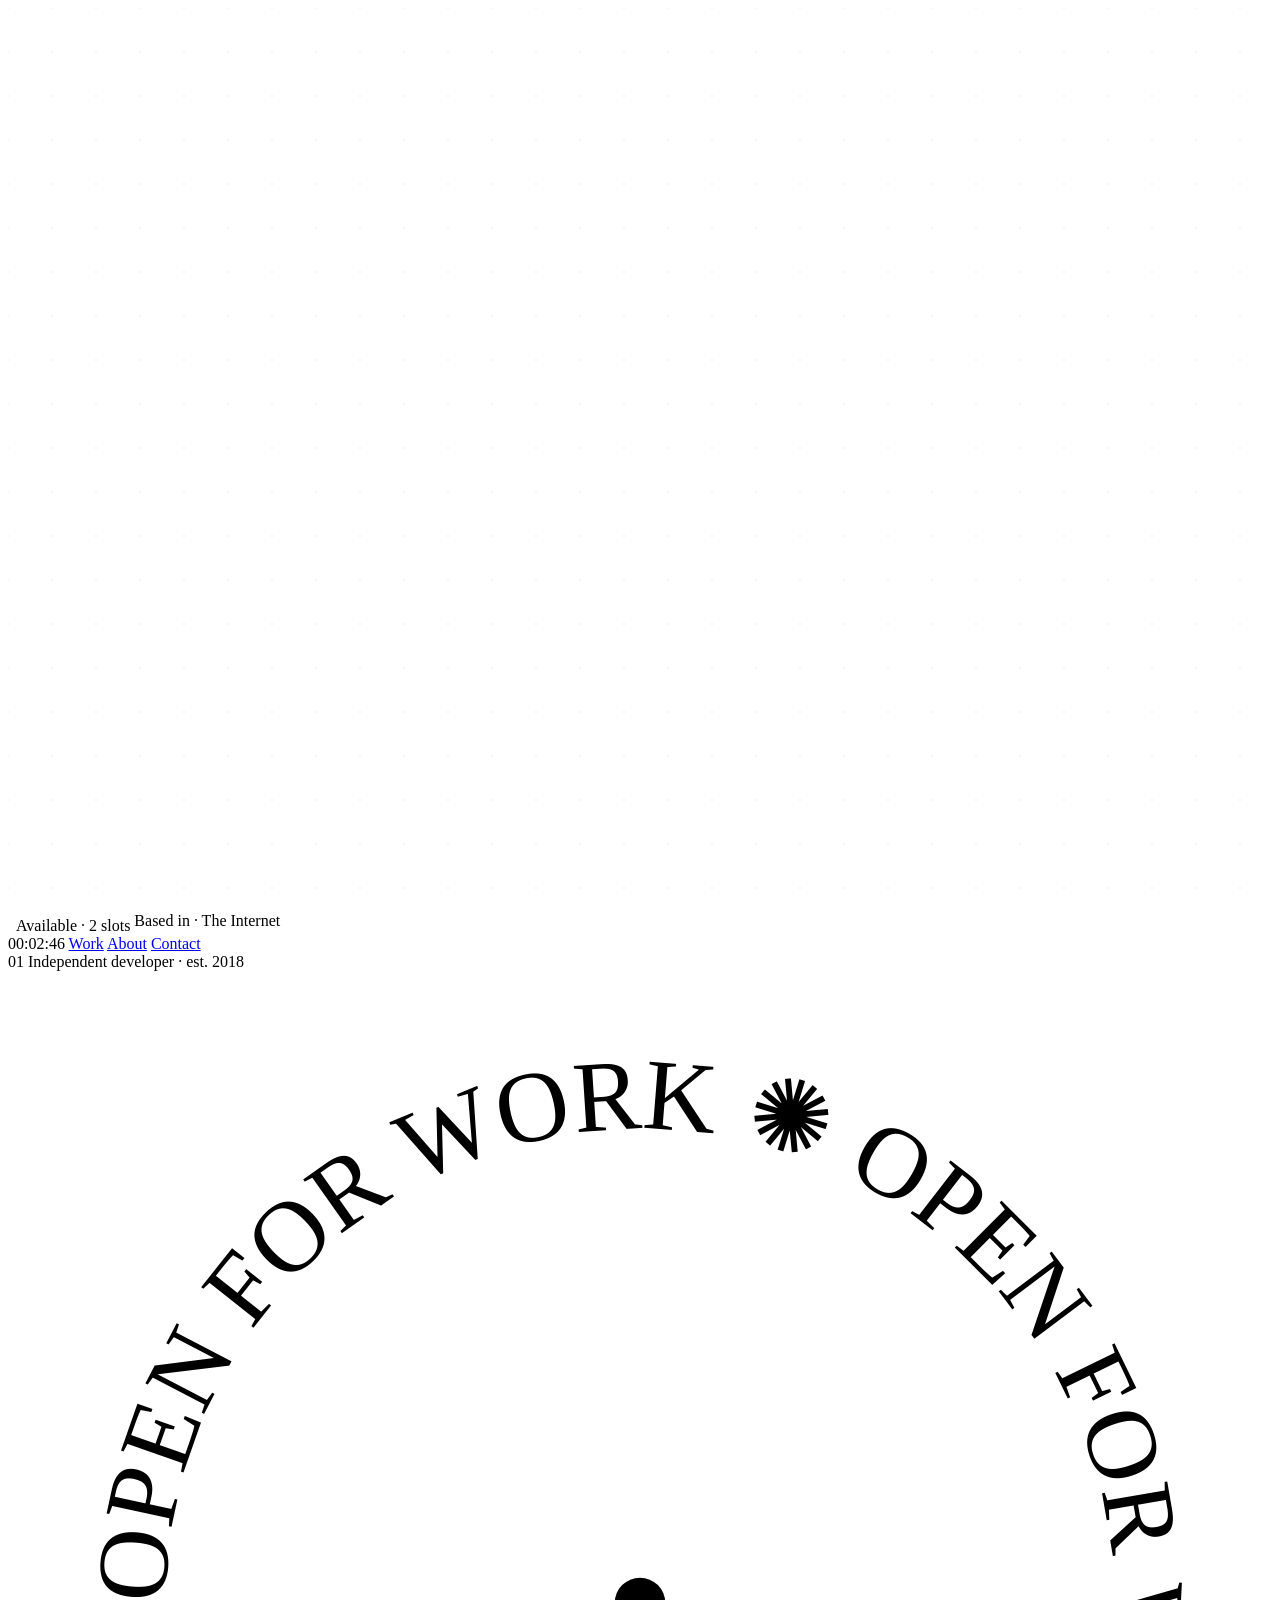
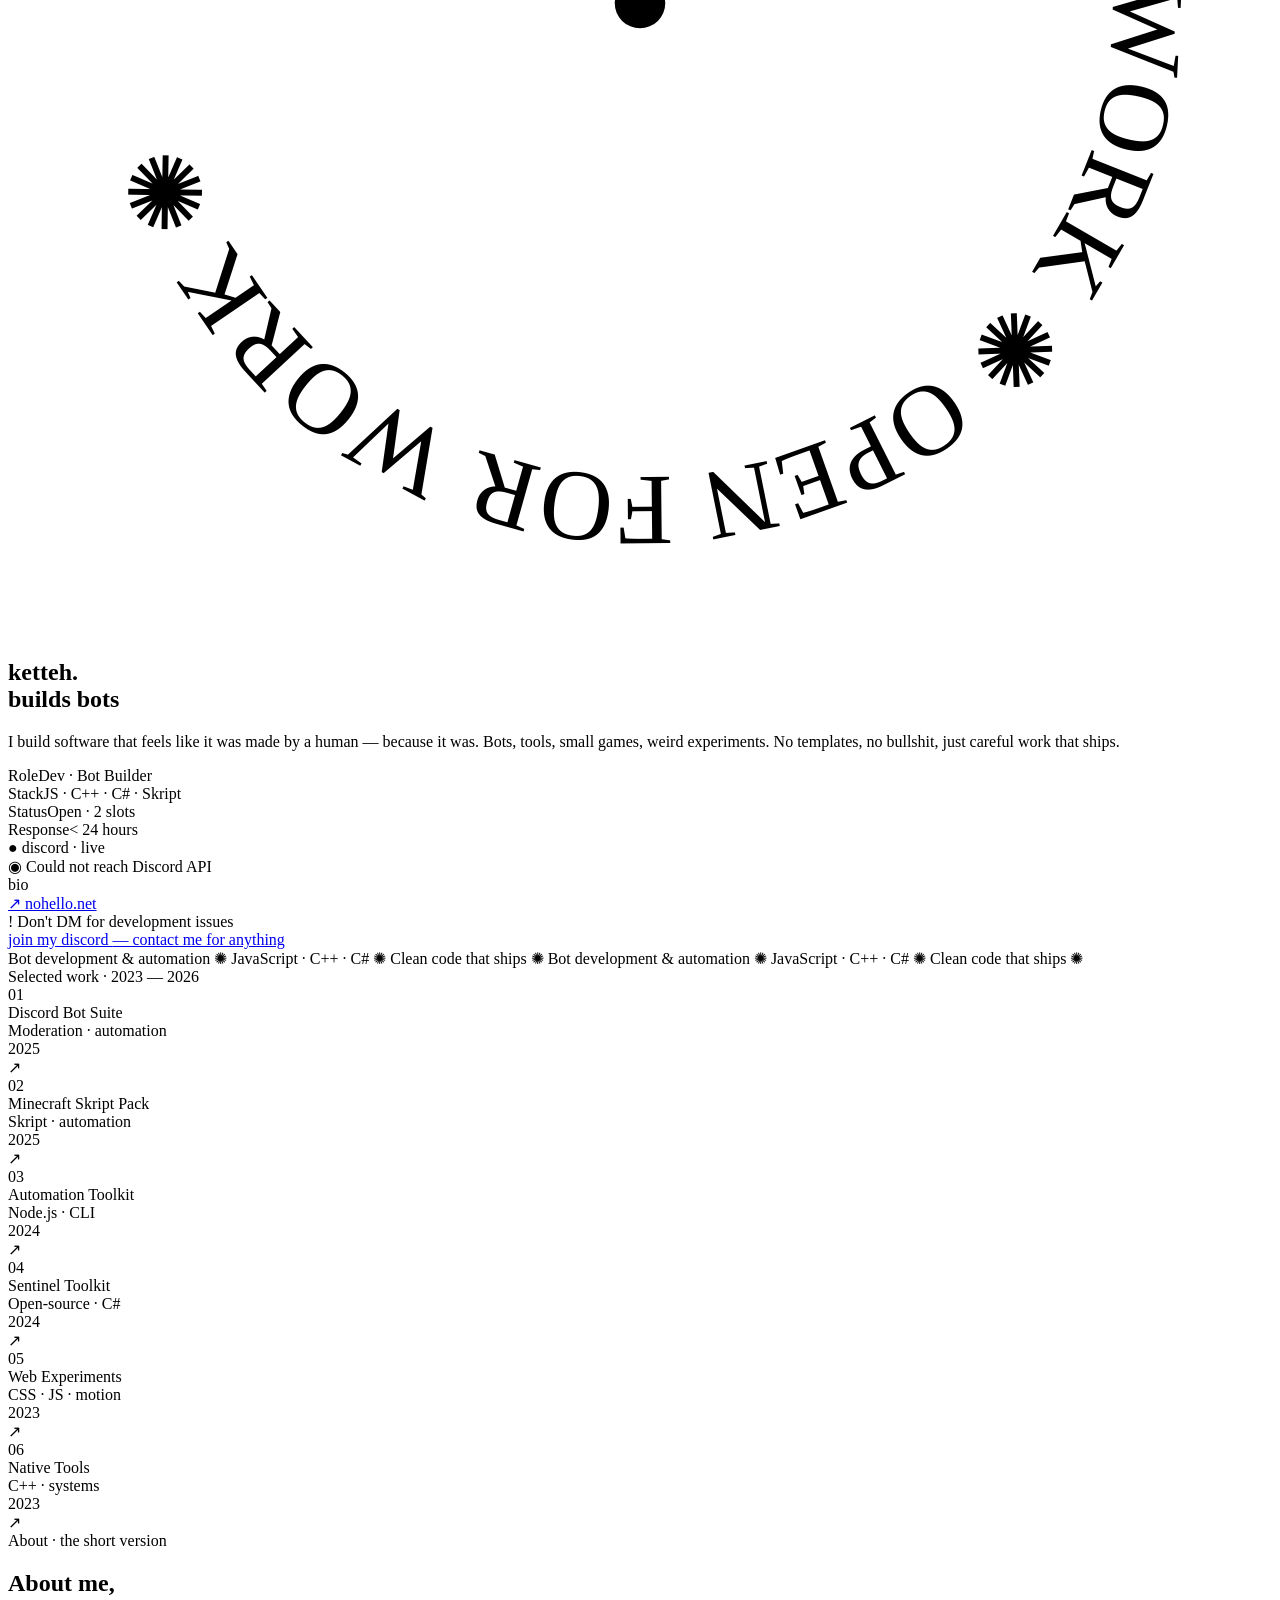
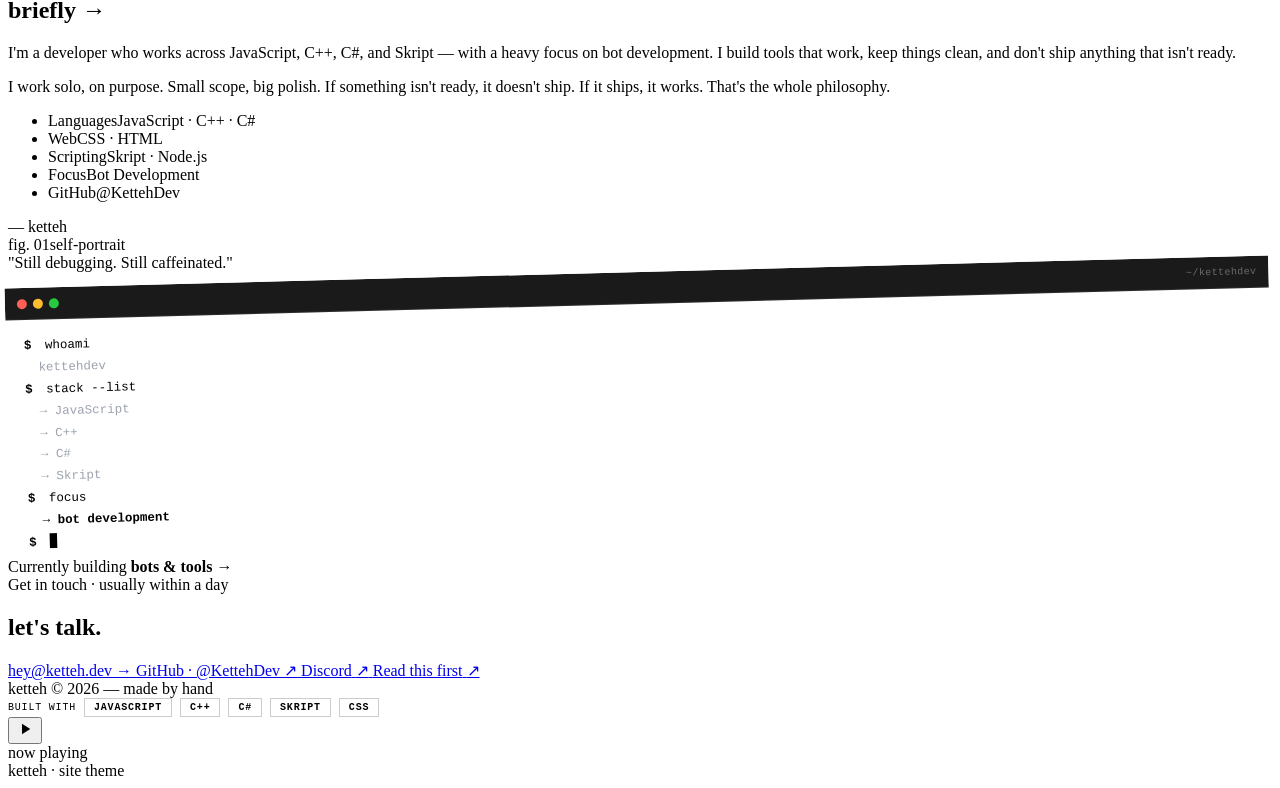
==== commit 664d201a: "Update index.html" ====
--- a/index.html
+++ b/index.html
@@ -3,7 +3,8 @@
 <head>
 <meta charset="UTF-8">
 <meta name="viewport" content="width=device-width, initial-scale=1.0">
-<title>ketteh — dev & design</title>
+<title>ketteh — dev & bot builder</title>
+<meta name="description" content="KettehDev — JavaScript, C++, C#, Skript developer. Bot development and clean code.">
 <link rel="preconnect" href="https://fonts.googleapis.com">
 <link rel="preconnect" href="https://fonts.gstatic.com" crossorigin>
 <link href="https://fonts.googleapis.com/css2?family=Instrument+Serif:ital@0;1&family=Archivo:wght@400;500;600;700;800;900&family=JetBrains+Mono:wght@400;500;700&display=swap" rel="stylesheet">
@@ -20,7 +21,7 @@
   <!-- TOPBAR -->
   <div class="topbar">
     <div class="left">
-      <span><span class="dot"></span>Available · 2 slots</span>
+      <span class="status-pill"><span class="dot"></span>Available · 2 slots</span>
       <span>Based in · The Internet</span>
     </div>
     <div class="right">
@@ -49,21 +50,21 @@
       </svg>
     </div>
 
-    <h1 class="name" id="name">
+    <h1 class="name glitch" id="name" data-text="ketteh">
       <span class="outline">ketteh</span><span class="accent">.</span><br>
-      <span class="serif">makes things</span>
+      <span class="serif">builds bots</span>
     </h1>
 
     <div class="hero-sub">
       <p>
         I build software that feels like it was made by a human — because it was. 
-        Interfaces, tools, small games, <span class="ital">weird experiments</span>. 
+        Bots, tools, small games, <span class="ital">weird experiments</span>. 
         No templates, no bullshit, just careful work that ships.
       </p>
       <div>
         <div class="hero-meta">
-          <div class="row"><span>Role</span><span>Dev / Design</span></div>
-          <div class="row"><span>Focus</span><span>Web · Tools · Games</span></div>
+          <div class="row"><span>Role</span><span>Dev · Bot Builder</span></div>
+          <div class="row"><span>Stack</span><span>JS · C++ · C# · Skript</span></div>
           <div class="row"><span>Status</span><span>Open · 2 slots</span></div>
           <div class="row"><span>Response</span><span>&lt; 24 hours</span></div>
         </div>
@@ -98,17 +99,17 @@
 <!-- MARQUEE -->
 <div class="marquee">
   <div class="marquee-track">
-    <span>Web apps <span class="ital">&amp;</span> interfaces</span>
-    <span class="star">✺</span>
-    <span>Tools <span class="ital">that</span> actually work</span>
-    <span class="star">✺</span>
-    <span>Small <span class="ital">weird</span> games</span>
-    <span class="star">✺</span>
-    <span>Web apps <span class="ital">&amp;</span> interfaces</span>
-    <span class="star">✺</span>
-    <span>Tools <span class="ital">that</span> actually work</span>
-    <span class="star">✺</span>
-    <span>Small <span class="ital">weird</span> games</span>
+    <span>Bot development <span class="ital">&amp;</span> automation</span>
+    <span class="star">✺</span>
+    <span>JavaScript <span class="ital">·</span> C++ <span class="ital">·</span> C#</span>
+    <span class="star">✺</span>
+    <span>Clean code <span class="ital">that</span> ships</span>
+    <span class="star">✺</span>
+    <span>Bot development <span class="ital">&amp;</span> automation</span>
+    <span class="star">✺</span>
+    <span>JavaScript <span class="ital">·</span> C++ <span class="ital">·</span> C#</span>
+    <span class="star">✺</span>
+    <span>Clean code <span class="ital">that</span> ships</span>
     <span class="star">✺</span>
   </div>
 </div>
@@ -121,24 +122,24 @@
 
       <div class="work-item">
         <div class="work-num">01</div>
-        <div class="work-title">Nova <span class="serif">UI Kit</span></div>
-        <div class="work-cat">Design system</div>
+        <div class="work-title">Discord <span class="serif">Bot Suite</span></div>
+        <div class="work-cat">Moderation · automation</div>
         <div class="work-year">2025</div>
         <div class="work-arrow">↗</div>
       </div>
 
       <div class="work-item">
         <div class="work-num">02</div>
-        <div class="work-title">Pulse <span class="serif">Analytics</span></div>
-        <div class="work-cat">Full-stack dashboard</div>
+        <div class="work-title">Minecraft <span class="serif">Skript Pack</span></div>
+        <div class="work-cat">Skript · automation</div>
         <div class="work-year">2025</div>
         <div class="work-arrow">↗</div>
       </div>
 
       <div class="work-item">
         <div class="work-num">03</div>
-        <div class="work-title">Echo <span class="serif">Social</span></div>
-        <div class="work-cat">Mobile · voice-first</div>
+        <div class="work-title">Automation <span class="serif">Toolkit</span></div>
+        <div class="work-cat">Node.js · CLI</div>
         <div class="work-year">2024</div>
         <div class="work-arrow">↗</div>
       </div>
@@ -146,23 +147,23 @@
       <div class="work-item">
         <div class="work-num">04</div>
         <div class="work-title">Sentinel <span class="serif">Toolkit</span></div>
-        <div class="work-cat">Open-source security</div>
+        <div class="work-cat">Open-source · C#</div>
         <div class="work-year">2024</div>
         <div class="work-arrow">↗</div>
       </div>
 
       <div class="work-item">
         <div class="work-num">05</div>
-        <div class="work-title">Lumina <span class="serif">CSS</span></div>
-        <div class="work-cat">Utility framework</div>
+        <div class="work-title">Web <span class="serif">Experiments</span></div>
+        <div class="work-cat">CSS · JS · motion</div>
         <div class="work-year">2023</div>
         <div class="work-arrow">↗</div>
       </div>
 
       <div class="work-item">
         <div class="work-num">06</div>
-        <div class="work-title">Neon <span class="serif">Drift</span></div>
-        <div class="work-cat">Browser game</div>
+        <div class="work-title">Native <span class="serif">Tools</span></div>
+        <div class="work-cat">C++ · systems</div>
         <div class="work-year">2023</div>
         <div class="work-arrow">↗</div>
       </div>
@@ -177,10 +178,9 @@
       <div>
         <h2>About <span class="serif">me,</span><br>briefly <span class="acc">→</span></h2>
         <p>
-          I've been writing code since I was thirteen and breaking things since before that. 
-          These days I mostly build web apps, dev tools, and the occasional game. 
-          I care a lot about <span class="squiggle">craft</span> — the kind of detail 
-          most people don't notice but everyone feels.
+          I'm a developer who works across JavaScript, C++, C#, and Skript — with a 
+          heavy focus on <span class="squiggle">bot development</span>. I build tools 
+          that work, keep things clean, and don't ship anything that isn't ready.
         </p>
         <p>
           I work solo, on purpose. Small scope, big polish. If something isn't 
@@ -188,11 +188,11 @@
         </p>
 
         <ul class="stack-list">
-          <li><span>Languages</span><span>TS · Python · Rust · Lua</span></li>
-          <li><span>Frameworks</span><span>React · Next · Svelte</span></li>
-          <li><span>Design</span><span>Figma · Motion · Type</span></li>
-          <li><span>Backend</span><span>Node · Postgres · Redis</span></li>
-          <li><span>Vibes</span><span>Lo-fi · Black coffee</span></li>
+          <li><span>Languages</span><span>JavaScript · C++ · C#</span></li>
+          <li><span>Web</span><span>CSS · HTML</span></li>
+          <li><span>Scripting</span><span>Skript · Node.js</span></li>
+          <li><span>Focus</span><span>Bot Development</span></li>
+          <li><span>GitHub</span><span>@KettehDev</span></li>
         </ul>
 
         <div class="signature">— ketteh</div>
@@ -205,9 +205,30 @@
           <div class="photo-caption">"Still debugging. Still caffeinated."</div>
         </div>
 
+        <div class="terminal-card">
+          <div class="terminal-bar">
+            <span class="t-dot t-red"></span>
+            <span class="t-dot t-yellow"></span>
+            <span class="t-dot t-green"></span>
+            <span class="t-title">~/kettehdev</span>
+          </div>
+          <div class="terminal-body">
+            <div><span class="t-prompt">$</span> whoami</div>
+            <div class="t-out">kettehdev</div>
+            <div><span class="t-prompt">$</span> stack --list</div>
+            <div class="t-out">→ JavaScript</div>
+            <div class="t-out">→ C++</div>
+            <div class="t-out">→ C#</div>
+            <div class="t-out">→ Skript</div>
+            <div><span class="t-prompt">$</span> focus</div>
+            <div class="t-out accent">→ bot development</div>
+            <div><span class="t-prompt">$</span> <span class="t-cursor">▊</span></div>
+          </div>
+        </div>
+
         <div class="mini-card">
           <span>Currently building</span>
-          <b>something cool →</b>
+          <b>bots & tools →</b>
         </div>
       </div>
 
@@ -223,17 +244,17 @@
           <span>hey@ketteh.dev</span>
           <span class="arrow">→</span>
         </a>
-        <a href="#">
-          <span>GitHub</span>
-          <span class="arrow">→</span>
+        <a href="https://github.com/KettehDev" target="_blank" rel="noopener">
+          <span>GitHub · @KettehDev</span>
+          <span class="arrow">↗</span>
         </a>
-        <a href="#">
-          <span>Twitter / X</span>
-          <span class="arrow">→</span>
+        <a href="https://discord.gg/qFXsGMWWZ" target="_blank" rel="noopener">
+          <span>Discord</span>
+          <span class="arrow">↗</span>
         </a>
-        <a href="#">
-          <span>Read.cv</span>
-          <span class="arrow">→</span>
+        <a href="https://nohello.net" target="_blank" rel="noopener">
+          <span>Read this first</span>
+          <span class="arrow">↗</span>
         </a>
       </div>
     </div>
@@ -241,7 +262,14 @@
 
   <footer class="footer">
     <div class="sig">ketteh © 2026 — made by hand</div>
-    <div>No cookies · No trackers · Just code</div>
+    <div class="built-with">
+      <span>Built with</span>
+      <span class="chip">JavaScript</span>
+      <span class="chip">C++</span>
+      <span class="chip">C#</span>
+      <span class="chip">Skript</span>
+      <span class="chip">CSS</span>
+    </div>
   </footer>
 
 </div>
--- a/style.css
+++ b/style.css
@@ -0,0 +1,150 @@
+/* ===== STATUS PILL ===== */
+.status-pill {
+  display: inline-flex;
+  align-items: center;
+  gap: 8px;
+}
+
+/* ===== GLITCH ON NAME ===== */
+.name.glitch {
+  position: relative;
+}
+.name.glitch::before,
+.name.glitch::after {
+  content: attr(data-text);
+  position: absolute;
+  left: 0; top: 0;
+  font-family: 'Archivo', sans-serif;
+  font-weight: 900;
+  font-size: inherit;
+  line-height: inherit;
+  letter-spacing: inherit;
+  -webkit-text-stroke: 0;
+  pointer-events: none;
+  opacity: 0;
+}
+.name.glitch:hover::before {
+  content: 'ketteh';
+  color: var(--accent);
+  animation: glitchA .3s steps(2) infinite;
+  -webkit-text-stroke: 0;
+}
+.name.glitch:hover::after {
+  content: 'ketteh';
+  color: var(--acid);
+  animation: glitchB .3s steps(2) infinite;
+  -webkit-text-stroke: 0;
+}
+@keyframes glitchA {
+  0%   { transform: translate(0, 0); opacity: .8; clip-path: inset(0 0 60% 0); }
+  25%  { transform: translate(-3px, 2px); opacity: .8; clip-path: inset(40% 0 20% 0); }
+  50%  { transform: translate(2px, -1px); opacity: .8; clip-path: inset(60% 0 10% 0); }
+  75%  { transform: translate(-1px, 1px); opacity: .8; clip-path: inset(20% 0 40% 0); }
+  100% { transform: translate(0, 0); opacity: .8; clip-path: inset(0 0 60% 0); }
+}
+@keyframes glitchB {
+  0%   { transform: translate(0, 0); opacity: .8; clip-path: inset(60% 0 0 0); }
+  25%  { transform: translate(3px, -2px); opacity: .8; clip-path: inset(10% 0 50% 0); }
+  50%  { transform: translate(-2px, 1px); opacity: .8; clip-path: inset(30% 0 40% 0); }
+  75%  { transform: translate(1px, -1px); opacity: .8; clip-path: inset(50% 0 20% 0); }
+  100% { transform: translate(0, 0); opacity: .8; clip-path: inset(60% 0 0 0); }
+}
+
+/* ===== TERMINAL CARD ===== */
+.terminal-card {
+  background: var(--ink);
+  border: 1.5px solid var(--ink);
+  box-shadow: 8px 8px 0 var(--accent);
+  transform: rotate(-1.5deg);
+  transition: transform .3s cubic-bezier(.2,.9,.3,1), box-shadow .3s;
+  overflow: hidden;
+}
+.terminal-card:hover {
+  transform: rotate(0deg) translate(-3px, -3px);
+  box-shadow: 11px 11px 0 var(--acid);
+}
+
+.terminal-bar {
+  display: flex;
+  align-items: center;
+  gap: 6px;
+  padding: 10px 12px;
+  background: #1a1a1a;
+  border-bottom: 1px solid rgba(255,255,255,0.08);
+}
+.t-dot {
+  width: 10px; height: 10px;
+  border-radius: 50%;
+  display: inline-block;
+}
+.t-red { background: #ff5f56; }
+.t-yellow { background: #ffbd2e; }
+.t-green { background: #27c93f; }
+.t-title {
+  margin-left: auto;
+  font-family: 'JetBrains Mono', monospace;
+  font-size: 10px;
+  color: #6b6b6b;
+  letter-spacing: .04em;
+}
+
+.terminal-body {
+  padding: 16px 18px 20px;
+  font-family: 'JetBrains Mono', monospace;
+  font-size: 12.5px;
+  line-height: 1.75;
+  color: var(--paper);
+}
+.terminal-body > div { white-space: pre; }
+.t-prompt {
+  color: var(--acid);
+  font-weight: 700;
+  margin-right: 6px;
+}
+.t-out {
+  color: #9ca3af;
+  padding-left: 14px;
+}
+.t-out.accent {
+  color: var(--accent);
+  font-weight: 700;
+}
+.t-cursor {
+  display: inline-block;
+  color: var(--acid);
+  animation: blink 1s steps(2) infinite;
+}
+
+/* ===== BUILT WITH CHIPS ===== */
+.built-with {
+  display: flex;
+  align-items: center;
+  gap: 8px;
+  flex-wrap: wrap;
+  font-family: 'JetBrains Mono', monospace;
+  font-size: 10px;
+  text-transform: uppercase;
+  letter-spacing: .08em;
+  color: var(--muted);
+}
+.built-with .chip {
+  padding: 3px 9px;
+  border: 1px solid rgba(0,0,0,.2);
+  background: transparent;
+  color: var(--ink);
+  font-weight: 700;
+  transition: all .2s;
+}
+.built-with .chip:hover {
+  background: var(--acid);
+  border-color: var(--ink);
+  transform: translateY(-2px);
+}
+
+/* tighter footer on mobile */
+@media (max-width: 700px) {
+  .footer {
+    flex-direction: column;
+    align-items: flex-start;
+  }
+}
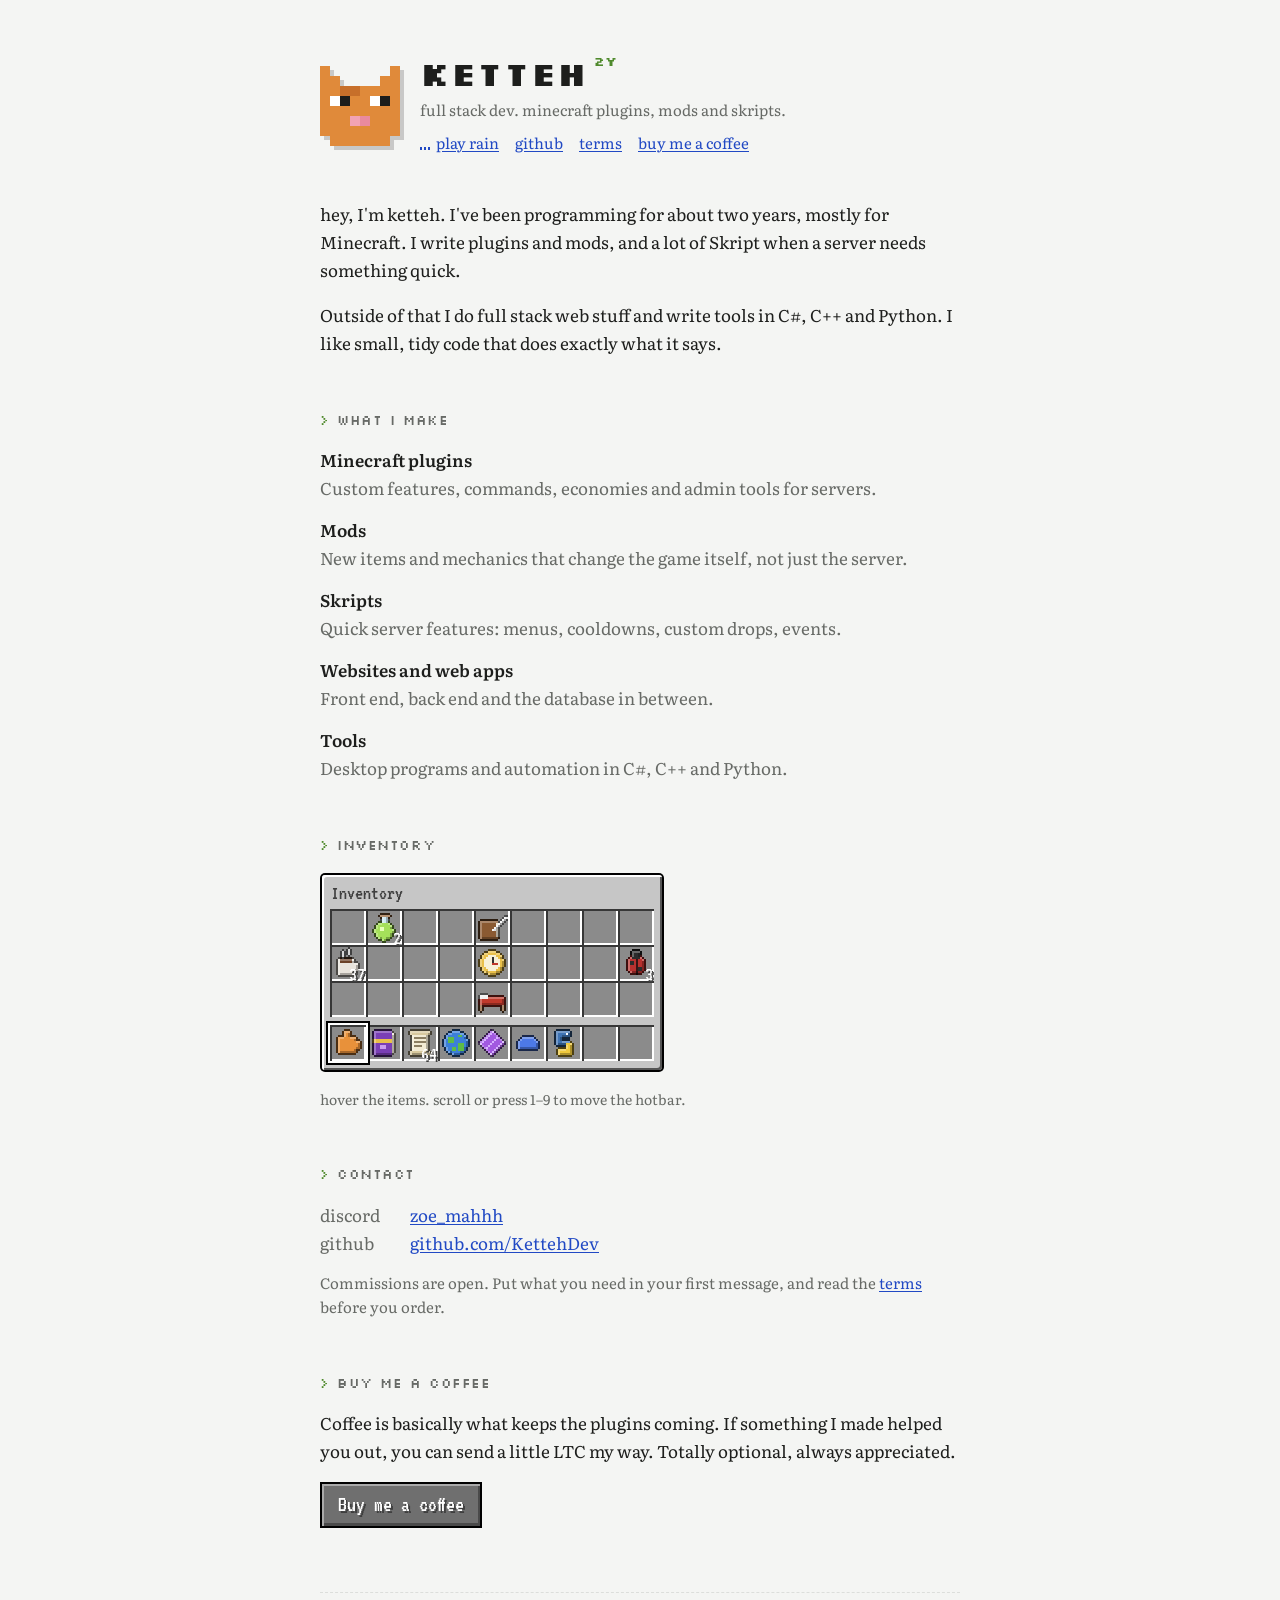
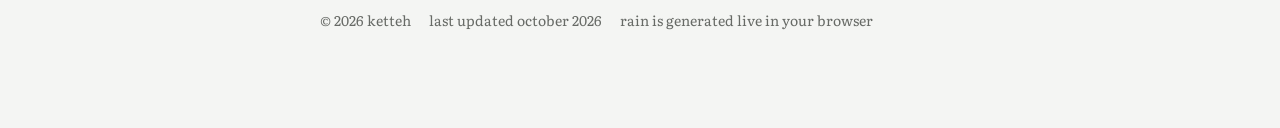
==== commit 9e311e04: "Rename ketteh.dev.html to index.html" ====
--- a/index.html
+++ b/index.html
@@ -1,300 +1,667 @@
-<!DOCTYPE html>
-<html lang="en">
-<head>
-<meta charset="UTF-8">
-<meta name="viewport" content="width=device-width, initial-scale=1.0">
-<title>ketteh — dev & bot builder</title>
-<meta name="description" content="KettehDev — JavaScript, C++, C#, Skript developer. Bot development and clean code.">
+<!doctype html><html><head><meta charset=utf8><meta name=viewport content="width=device-width,initial-scale=1,viewport-fit=cover"><style>:root{color-scheme:light;box-sizing:border-box;padding-top:env(safe-area-inset-top,0px);padding-bottom:env(safe-area-inset-bottom,0px)}html{scroll-padding-top:env(safe-area-inset-top,0px)}body{margin:0;padding:0;font:14px -apple-system,BlinkMacSystemFont,sans-serif;background:#fff;color:#000}img{max-width:100%}[hidden]:not([hidden=until-found i]){display:none!important}</style></head><body>
+<title>ketteh.dev</title>
 <link rel="preconnect" href="https://fonts.googleapis.com">
 <link rel="preconnect" href="https://fonts.gstatic.com" crossorigin>
-<link href="https://fonts.googleapis.com/css2?family=Instrument+Serif:ital@0;1&family=Archivo:wght@400;500;600;700;800;900&family=JetBrains+Mono:wght@400;500;700&display=swap" rel="stylesheet">
-<link rel="stylesheet" href="style.css">
-</head>
-<body>
-
-<canvas id="grid-canvas"></canvas>
-<div class="cur" id="cur"></div>
-<div class="cur-ring" id="curRing"></div>
-
-<div class="wrap">
-
-  <!-- TOPBAR -->
-  <div class="topbar">
-    <div class="left">
-      <span class="status-pill"><span class="dot"></span>Available · 2 slots</span>
-      <span>Based in · The Internet</span>
+<link rel="stylesheet" href="https://fonts.googleapis.com/css2?family=Literata:ital,opsz,wght@0,7..72,400;0,7..72,600;1,7..72,400&family=Silkscreen&family=VT323&display=swap">
+<style>
+/* layout: a hand-made single column homepage on a rainy night; the inventory is the one loud object */
+:root {
+  --bg: #f4f5f3;
+  --fg: #1d1e1c;
+  --muted: #676a66;
+  --line: #dcdedb;
+  --link: #2149c4;
+  --link-visited: #6a3fb0;
+  --grass: #4f8a2c;
+  --rain: 60, 80, 110;
+  --body: "Literata", Georgia, "Times New Roman", serif;
+  --pixel: "Silkscreen", ui-monospace, Menlo, monospace;
+  --mc: "VT323", ui-monospace, Menlo, monospace;
+  /* minecraft GUI colors stay the same in both themes, like the game */
+  --gui: #c6c6c6; --gui-hi: #ffffff; --gui-lo: #555555; --gui-edge: #000000;
+  --slot: #8b8b8b; --slot-lo: #373737; --slot-hi: #ffffff;
+}
+@media (prefers-color-scheme: dark) {
+  :root:not([data-theme="light"]) {
+    --bg: #121418; --fg: #e6e7e3; --muted: #959a99; --line: #262a30;
+    --link: #8db1ff; --link-visited: #c3a6f4; --grass: #7cc24b; --rain: 170, 190, 220; color-scheme: dark;
+  }
+}
+:root[data-theme="dark"] {
+  --bg: #121418; --fg: #e6e7e3; --muted: #959a99; --line: #262a30;
+  --link: #8db1ff; --link-visited: #c3a6f4; --grass: #7cc24b; --rain: 170, 190, 220; color-scheme: dark;
+}
+
+* { box-sizing: border-box; }
+body {
+  background: var(--bg);
+  color: var(--fg);
+  font-family: var(--body);
+  font-size: 17px;
+  line-height: 1.65;
+  padding-inline: 20px;
+  padding-block: 56px 96px;
+}
+#rain { position: fixed; inset: 0; width: 100%; height: 100%; pointer-events: none; z-index: 0; opacity: 0; transition: opacity 2.5s ease; }
+#rain.on { opacity: 1; }
+.page { position: relative; z-index: 1; max-width: 640px; margin: 0 auto; }
+a { color: var(--link); text-underline-offset: 2px; }
+a:visited { color: var(--link-visited); }
+a:focus-visible, button:focus-visible { outline: 2px dashed var(--link); outline-offset: 3px; }
+p { margin: 0 0 1em; }
+.textbtn {
+  font: inherit; color: var(--link); background: none; border: 0; padding: 0; cursor: pointer;
+  text-decoration: underline; text-underline-offset: 2px;
+}
+
+/* header */
+header { display: flex; gap: 20px; align-items: center; margin-bottom: 44px; }
+.headbox { width: 80px; height: 80px; flex: none; position: relative; }
+#head { width: 100%; height: 100%; image-rendering: pixelated; display: block; filter: drop-shadow(4px 4px 0 rgba(0,0,0,.18)); }
+.who { min-width: 0; }
+.name { font-family: var(--pixel); font-size: 34px; line-height: 1; margin: 0 0 8px; letter-spacing: .02em; }
+.name small { font-size: 12px; color: var(--grass); vertical-align: top; margin-left: 6px; letter-spacing: 0; }
+.tagline { margin: 0; color: var(--muted); font-size: 15px; }
+.tools { display: flex; flex-wrap: wrap; gap: 4px 16px; margin-top: 8px; font-size: 15px; align-items: baseline; }
+.eq { display: inline-flex; gap: 2px; align-items: flex-end; height: 11px; margin-right: 6px; vertical-align: -1px; }
+.eq i { width: 2px; background: currentColor; height: 3px; }
+.playing .eq i { animation: eq 1.2s ease-in-out infinite; }
+.playing .eq i:nth-child(2) { animation-delay: -.4s; }
+.playing .eq i:nth-child(3) { animation-delay: -.8s; }
+@keyframes eq { 0%,100% { height: 3px; } 50% { height: 11px; } }
+
+h2 {
+  font-family: var(--pixel); font-weight: 400; font-size: 14px; letter-spacing: .04em;
+  margin: 52px 0 14px; color: var(--muted);
+}
+h2::before { content: "> "; color: var(--grass); }
+
+.make { margin: 0; }
+.make dt { font-weight: 600; }
+.make dd { margin: 0 0 14px; color: var(--muted); }
+
+/* ---------- minecraft inventory ---------- */
+.inv-wrap { overflow-x: auto; padding-block: 2px 6px; }
+.inv {
+  display: inline-block; background: var(--gui); padding: 8px 8px 9px;
+  border-radius: 3px;
+  box-shadow:
+    inset 2px 2px 0 var(--gui-hi), inset -2px -2px 0 var(--gui-lo),
+    0 0 0 2px var(--gui-edge);
+  margin: 2px;
+  font-family: var(--mc);
+}
+.inv-title { font-size: 20px; color: #3f3f3f; line-height: 1; margin: 0 0 6px 1px; }
+.grid { display: grid; grid-template-columns: repeat(9, 36px); }
+.grid + .grid { margin-top: 8px; }
+.slot {
+  position: relative; width: 36px; height: 36px; border: 0; margin: 0; padding: 0;
+  background: var(--slot);
+  box-shadow: inset 2px 2px 0 var(--slot-lo), inset -2px -2px 0 var(--slot-hi);
+  display: grid; place-items: center; cursor: pointer;
+}
+.slot::after { content: ""; position: absolute; inset: 2px; background: #fff; opacity: 0; }
+.slot:hover::after, .slot:focus-visible::after { opacity: .45; }
+.slot:focus-visible { outline: none; }
+.slot canvas { width: 32px; height: 32px; image-rendering: pixelated; display: block; position: relative; z-index: 1; }
+.slot .count {
+  position: absolute; right: 1px; bottom: -3px; z-index: 2; font-family: var(--mc); font-size: 20px; line-height: 1;
+  color: #fff; text-shadow: 2px 2px 0 #3f3f3f;
+}
+.slot.glint canvas { animation: glint 3s linear infinite; }
+@keyframes glint { 0%,100% { filter: drop-shadow(0 0 0 #c46cff) brightness(1); } 50% { filter: drop-shadow(0 0 3px #c46cff) brightness(1.25) hue-rotate(20deg); } }
+.hotbar .slot.sel { box-shadow: inset 2px 2px 0 var(--slot-lo), inset -2px -2px 0 var(--slot-hi), 0 0 0 2px #fff, 0 0 0 4px #000; z-index: 2; }
+
+.tooltip {
+  position: fixed; z-index: 50; pointer-events: none;
+  background: rgba(16, 0, 16, .94); color: #fff; padding: 4px 8px 6px;
+  font-family: var(--mc); font-size: 20px; line-height: 1.05; white-space: nowrap;
+  border: 2px solid; border-image: linear-gradient(#5000ff, #28007f) 1;
+  box-shadow: 0 0 0 2px rgba(16, 0, 16, .94);
+}
+.tooltip .lore { color: #a8a8a8; display: block; }
+.tooltip .hint { color: #555; display: block; }
+.inv-note { font-size: 14px; color: var(--muted); margin-top: 10px; }
+
+.contact { list-style: none; padding: 0; margin: 0; }
+.contact li { display: flex; gap: 10px; flex-wrap: wrap; align-items: baseline; }
+.contact b { font-weight: 400; color: var(--muted); min-width: 80px; }
+.small { color: var(--muted); font-size: 15px; }
+
+
+/* coffee */
+.coffee { margin-top: 8px; }
+.coffee-btn {
+  font-family: var(--mc); font-size: 22px; line-height: 1; cursor: pointer;
+  color: #fff; text-shadow: 2px 2px 0 #3f3f3f; padding: 9px 16px 11px;
+  background: #6f6f6f; border: 2px solid #000;
+  box-shadow: inset 2px 2px 0 #aaaaaa, inset -2px -3px 0 #4a4a4a;
+}
+.coffee-btn:hover { background: #7f8bcf; box-shadow: inset 2px 2px 0 #b9c3ff, inset -2px -3px 0 #4c5690; color: #ffffa0; }
+.coffee-box { margin-top: 14px; padding: 14px 16px; border: 1px dashed var(--line); background: color-mix(in srgb, var(--fg) 3%, var(--bg)); }
+.coffee-box p { margin: 0 0 10px; }
+.addr { display: flex; flex-wrap: wrap; gap: 8px 12px; align-items: center; }
+.addr code { font-family: var(--mc); font-size: 20px; word-break: break-all; min-width: 0; user-select: all; }
+.coffee-box .small { margin: 10px 0 0; }
+
+footer { margin-top: 64px; padding-top: 16px; border-top: 1px dashed var(--line); font-size: 14px; color: var(--muted); display: flex; flex-wrap: wrap; gap: 4px 18px; }
+
+/* terms */
+.terms h1 { font-family: var(--pixel); font-weight: 400; font-size: 26px; margin: 0 0 6px; }
+.terms h3 { font-size: 17px; margin: 30px 0 6px; }
+.terms h3 span { font-family: var(--pixel); font-size: 12px; color: var(--grass); margin-right: 8px; font-weight: 400; }
+.terms ul { padding-left: 1.2em; margin: 0 0 1em; }
+.terms li { margin-bottom: 4px; }
+.back { display: inline-block; margin-bottom: 28px; font-size: 15px; }
+
+@media (max-width: 520px) {
+  body { font-size: 16px; padding-block: 32px 72px; }
+  header { align-items: flex-start; gap: 16px; }
+  .headbox { width: 60px; height: 60px; }
+  .name { font-size: 26px; }
+  .grid { grid-template-columns: repeat(9, 32px); }
+  .slot { width: 32px; height: 32px; }
+  .slot canvas { width: 28px; height: 28px; }
+}
+@media (prefers-reduced-motion: reduce) {
+  .playing .eq i, .slot.glint canvas { animation: none; }
+}
+</style>
+
+<canvas id="rain" aria-hidden="true"></canvas>
+
+<div class="page">
+  <header>
+    <div class="headbox"><canvas id="head" width="8" height="8" role="img" aria-label="ketteh's Minecraft head"></canvas></div>
+    <div class="who">
+      <h1 class="name">ketteh<small>2y</small></h1>
+      <p class="tagline">full stack dev. minecraft plugins, mods and skripts.</p>
+      <div class="tools">
+        <button class="textbtn" id="play"><span class="eq" aria-hidden="true"><i></i><i></i><i></i></span><span id="playlabel">play rain</span></button>
+        <a href="https://github.com/KettehDev" target="_blank" rel="noopener">github</a>
+        <a href="#terms">terms</a>
+        <a href="#coffee">buy me a coffee</a>
+      </div>
     </div>
-    <div class="right">
-      <span class="time" id="clock">00:00:00</span>
-      <a href="#work">Work</a>
-      <a href="#about">About</a>
-      <a href="#contact">Contact</a>
+  </header>
+
+  <div id="home">
+    <p>hey, I'm ketteh. I've been programming for about two years, mostly for Minecraft. I write plugins and mods, and a lot of Skript when a server needs something quick.</p>
+    <p>Outside of that I do full stack web stuff and write tools in C#, C++ and Python. I like small, tidy code that does exactly what it says.</p>
+
+    <h2>what I make</h2>
+    <dl class="make">
+      <dt>Minecraft plugins</dt>
+      <dd>Custom features, commands, economies and admin tools for servers.</dd>
+      <dt>Mods</dt>
+      <dd>New items and mechanics that change the game itself, not just the server.</dd>
+      <dt>Skripts</dt>
+      <dd>Quick server features: menus, cooldowns, custom drops, events.</dd>
+      <dt>Websites and web apps</dt>
+      <dd>Front end, back end and the database in between.</dd>
+      <dt>Tools</dt>
+      <dd>Desktop programs and automation in C#, C++ and Python.</dd>
+    </dl>
+
+    <h2>inventory</h2>
+    <div class="inv-wrap">
+      <div class="inv" id="inv">
+        <div class="inv-title">Inventory</div>
+        <div class="grid" id="storage"></div>
+        <div class="grid hotbar" id="hotbar"></div>
+      </div>
+    </div>
+    <p class="inv-note">hover the items. scroll or press 1–9 to move the hotbar.</p>
+
+    <h2 id="contact">contact</h2>
+    <ul class="contact">
+      <li><b>discord</b><button class="textbtn" id="copyDiscord">zoe_mahhh</button><span class="small" id="copied" hidden>copied</span></li>
+      <li><b>github</b><a href="https://github.com/KettehDev" target="_blank" rel="noopener">github.com/KettehDev</a></li>
+    </ul>
+    <p class="small" style="margin-top:14px">Commissions are open. Put what you need in your first message, and read the <a href="#terms">terms</a> before you order.</p>
+
+    <h2 id="coffee">buy me a coffee</h2>
+    <p>Coffee is basically what keeps the plugins coming. If something I made helped you out, you can send a little LTC my way. Totally optional, always appreciated.</p>
+    <div class="coffee">
+      <button class="coffee-btn" id="coffeeBtn" aria-expanded="false" aria-controls="coffeeBox">Buy me a coffee</button>
+      <div class="coffee-box" id="coffeeBox" hidden>
+        <p>Thank you! Here's my Litecoin address:</p>
+        <div class="addr">
+          <code id="ltc">LSEVCYVTo3E4WPkBADJGZfiRNZ8PraKU29</code>
+          <button class="textbtn" id="copyLtc">copy</button>
+        </div>
+        <p class="small">Litecoin (LTC) only. Coins sent from another network can't be recovered.</p>
+      </div>
     </div>
   </div>
 
-  <!-- HERO -->
-  <section class="hero">
-    <div class="kicker"><span class="num">01</span> Independent developer · est. 2018</div>
-
-    <div class="stamp">
-      <svg viewBox="0 0 200 200">
-        <defs>
-          <path id="circlePath" d="M 100, 100 m -75, 0 a 75,75 0 1,1 150,0 a 75,75 0 1,1 -150,0" />
-        </defs>
-        <text class="stamp-text">
-          <textPath href="#circlePath" startOffset="0">
-            OPEN FOR WORK ✺ OPEN FOR WORK ✺ OPEN FOR WORK ✺
-          </textPath>
-        </text>
-        <circle cx="100" cy="100" r="4" fill="var(--accent)"/>
-      </svg>
-    </div>
-
-    <h1 class="name glitch" id="name" data-text="ketteh">
-      <span class="outline">ketteh</span><span class="accent">.</span><br>
-      <span class="serif">builds bots</span>
-    </h1>
-
-    <div class="hero-sub">
-      <p>
-        I build software that feels like it was made by a human — because it was. 
-        Bots, tools, small games, <span class="ital">weird experiments</span>. 
-        No templates, no bullshit, just careful work that ships.
-      </p>
-      <div>
-        <div class="hero-meta">
-          <div class="row"><span>Role</span><span>Dev · Bot Builder</span></div>
-          <div class="row"><span>Stack</span><span>JS · C++ · C# · Skript</span></div>
-          <div class="row"><span>Status</span><span>Open · 2 slots</span></div>
-          <div class="row"><span>Response</span><span>&lt; 24 hours</span></div>
-        </div>
-
-        <!-- LIVE DISCORD CARD -->
-        <div class="discord-card" id="discordCard">
-          <div class="dc-tag">● discord · live</div>
-          <div id="dcContent">
-            <div class="dc-loading">Connecting to Discord</div>
-          </div>
-          <div class="dc-bio" id="dcBio">
-            <div class="dc-bio-label">bio</div>
-            <div class="dc-bio-body">
-              <a href="https://nohello.net" target="_blank" rel="noopener" class="dc-bio-link">
-                <span class="dc-bio-arrow">↗</span> nohello.net
-              </a>
-              <div class="dc-bio-warn">
-                <span class="dc-bio-mark">!</span> Don't DM for development issues
-              </div>
-              <a href="https://discord.gg/qFXsGMWWZ" target="_blank" rel="noopener" class="dc-bio-join">
-                <span class="dc-bio-join-dot"></span> join my discord
-                <span class="dc-bio-join-hint">— contact me for anything</span>
-              </a>
-            </div>
-          </div>
-        </div>
-      </div>
-    </div>
-  </section>
+  <div id="terms" class="terms" hidden>
+    <a class="back" href="#">← back</a>
+    <h1>terms of service</h1>
+    <p class="small">For commissions from ketteh. Last updated October 9, 2026.</p>
+    <p>By ordering anything from me you agree to these terms. If something here doesn't work for you, ask before we start.</p>
+
+    <h3><span>01</span>Starting a commission</h3>
+    <ul>
+      <li>Tell me what you want in as much detail as you can: features, Minecraft or server version, and any plugins it has to work with.</li>
+      <li>I'll give you a price and a rough time estimate. Work starts after you accept and pay the deposit.</li>
+      <li>I can turn down any request.</li>
+    </ul>
+
+    <h3><span>02</span>Payment</h3>
+    <ul>
+      <li>50% up front, 50% when the work is done and before I send the final files. Small jobs may be paid in full up front.</li>
+      <li>Prices are fixed once agreed. New features added later are quoted separately.</li>
+    </ul>
+
+    <h3><span>03</span>Refunds</h3>
+    <ul>
+      <li>Full refund if I haven't started yet, or if I can't finish the project.</li>
+      <li>Once work has started, the deposit is non-refundable.</li>
+      <li>No refunds after the final files are delivered.</li>
+    </ul>
+
+    <h3><span>04</span>Revisions</h3>
+    <ul>
+      <li>Two rounds of small changes are included, as long as they fit the original request.</li>
+      <li>Anything bigger than that counts as new work and gets its own price.</li>
+    </ul>
+
+    <h3><span>05</span>Delivery and timing</h3>
+    <ul>
+      <li>Time estimates are estimates. If something takes longer, I'll tell you.</li>
+      <li>You'll get the files (jar, skript, or source, as agreed) once the final payment is in.</li>
+    </ul>
+
+    <h3><span>06</span>Bugs and support</h3>
+    <ul>
+      <li>Bugs in my code are fixed for free for 14 days after delivery.</li>
+      <li>I'm not responsible for problems caused by Minecraft or server updates, other plugins, or changes someone else makes to the code. I can help with those as paid work.</li>
+    </ul>
+
+    <h3><span>07</span>Who owns what</h3>
+    <ul>
+      <li>You can use what you paid for on your own servers and projects.</li>
+      <li>You can't resell or publicly re-upload it unless we agree on that first.</li>
+      <li>I may reuse general code and techniques in other projects. I won't hand out your specific project.</li>
+      <li>I might show the work in my portfolio, but only if you say that's okay.</li>
+    </ul>
+
+    <h3><span>08</span>What I won't make</h3>
+    <ul>
+      <li>Cheats, hacked clients, malware, token grabbers, or anything that steals data.</li>
+      <li>Anything that breaks the Minecraft EULA, Discord's terms, or the law.</li>
+    </ul>
+
+    <h3><span>09</span>Chargebacks</h3>
+    <p>Opening a chargeback or payment dispute instead of talking to me first ends the commission. Your right to use the work ends with it, and I won't take future orders from you.</p>
+
+    <h3><span>10</span>Changes</h3>
+    <p>I can update these terms. The version that applies is the one posted when you paid your deposit.</p>
+
+    <p class="small" style="margin-top:28px">Questions? Message <b>zoe_mahhh</b> on Discord.</p>
+  </div>
+
+  <footer>
+    <span>© 2026 ketteh</span>
+    <span>last updated october 2026</span>
+    <span>rain is generated live in your browser</span>
+  </footer>
 </div>
 
-<!-- MARQUEE -->
-<div class="marquee">
-  <div class="marquee-track">
-    <span>Bot development <span class="ital">&amp;</span> automation</span>
-    <span class="star">✺</span>
-    <span>JavaScript <span class="ital">·</span> C++ <span class="ital">·</span> C#</span>
-    <span class="star">✺</span>
-    <span>Clean code <span class="ital">that</span> ships</span>
-    <span class="star">✺</span>
-    <span>Bot development <span class="ital">&amp;</span> automation</span>
-    <span class="star">✺</span>
-    <span>JavaScript <span class="ital">·</span> C++ <span class="ital">·</span> C#</span>
-    <span class="star">✺</span>
-    <span>Clean code <span class="ital">that</span> ships</span>
-    <span class="star">✺</span>
-  </div>
-</div>
-
-<div class="wrap">
-
-  <section class="section" id="work">
-    <div class="section-label">Selected work · 2023 — 2026</div>
-    <div class="work-list">
-
-      <div class="work-item">
-        <div class="work-num">01</div>
-        <div class="work-title">Discord <span class="serif">Bot Suite</span></div>
-        <div class="work-cat">Moderation · automation</div>
-        <div class="work-year">2025</div>
-        <div class="work-arrow">↗</div>
-      </div>
-
-      <div class="work-item">
-        <div class="work-num">02</div>
-        <div class="work-title">Minecraft <span class="serif">Skript Pack</span></div>
-        <div class="work-cat">Skript · automation</div>
-        <div class="work-year">2025</div>
-        <div class="work-arrow">↗</div>
-      </div>
-
-      <div class="work-item">
-        <div class="work-num">03</div>
-        <div class="work-title">Automation <span class="serif">Toolkit</span></div>
-        <div class="work-cat">Node.js · CLI</div>
-        <div class="work-year">2024</div>
-        <div class="work-arrow">↗</div>
-      </div>
-
-      <div class="work-item">
-        <div class="work-num">04</div>
-        <div class="work-title">Sentinel <span class="serif">Toolkit</span></div>
-        <div class="work-cat">Open-source · C#</div>
-        <div class="work-year">2024</div>
-        <div class="work-arrow">↗</div>
-      </div>
-
-      <div class="work-item">
-        <div class="work-num">05</div>
-        <div class="work-title">Web <span class="serif">Experiments</span></div>
-        <div class="work-cat">CSS · JS · motion</div>
-        <div class="work-year">2023</div>
-        <div class="work-arrow">↗</div>
-      </div>
-
-      <div class="work-item">
-        <div class="work-num">06</div>
-        <div class="work-title">Native <span class="serif">Tools</span></div>
-        <div class="work-cat">C++ · systems</div>
-        <div class="work-year">2023</div>
-        <div class="work-arrow">↗</div>
-      </div>
-
-    </div>
-  </section>
-
-  <section class="section" id="about">
-    <div class="section-label">About · the short version</div>
-    <div class="about">
-
-      <div>
-        <h2>About <span class="serif">me,</span><br>briefly <span class="acc">→</span></h2>
-        <p>
-          I'm a developer who works across JavaScript, C++, C#, and Skript — with a 
-          heavy focus on <span class="squiggle">bot development</span>. I build tools 
-          that work, keep things clean, and don't ship anything that isn't ready.
-        </p>
-        <p>
-          I work solo, on purpose. Small scope, big polish. If something isn't 
-          ready, it doesn't ship. If it ships, it works. That's the whole philosophy.
-        </p>
-
-        <ul class="stack-list">
-          <li><span>Languages</span><span>JavaScript · C++ · C#</span></li>
-          <li><span>Web</span><span>CSS · HTML</span></li>
-          <li><span>Scripting</span><span>Skript · Node.js</span></li>
-          <li><span>Focus</span><span>Bot Development</span></li>
-          <li><span>GitHub</span><span>@KettehDev</span></li>
-        </ul>
-
-        <div class="signature">— ketteh</div>
-      </div>
-
-      <div class="photo-wrap">
-        <div class="photo">
-          <div class="photo-tag"><span>fig. 01</span><span>self-portrait</span></div>
-          <div class="photo-img"></div>
-          <div class="photo-caption">"Still debugging. Still caffeinated."</div>
-        </div>
-
-        <div class="terminal-card">
-          <div class="terminal-bar">
-            <span class="t-dot t-red"></span>
-            <span class="t-dot t-yellow"></span>
-            <span class="t-dot t-green"></span>
-            <span class="t-title">~/kettehdev</span>
-          </div>
-          <div class="terminal-body">
-            <div><span class="t-prompt">$</span> whoami</div>
-            <div class="t-out">kettehdev</div>
-            <div><span class="t-prompt">$</span> stack --list</div>
-            <div class="t-out">→ JavaScript</div>
-            <div class="t-out">→ C++</div>
-            <div class="t-out">→ C#</div>
-            <div class="t-out">→ Skript</div>
-            <div><span class="t-prompt">$</span> focus</div>
-            <div class="t-out accent">→ bot development</div>
-            <div><span class="t-prompt">$</span> <span class="t-cursor">▊</span></div>
-          </div>
-        </div>
-
-        <div class="mini-card">
-          <span>Currently building</span>
-          <b>bots & tools →</b>
-        </div>
-      </div>
-
-    </div>
-  </section>
-
-  <section class="contact" id="contact">
-    <div class="section-label">Get in touch · usually within a day</div>
-    <div class="contact-inner">
-      <h2>let's <span class="serif">talk</span><span class="acc">.</span></h2>
-      <div class="contact-links">
-        <a href="mailto:hey@ketteh.dev">
-          <span>hey@ketteh.dev</span>
-          <span class="arrow">→</span>
-        </a>
-        <a href="https://github.com/KettehDev" target="_blank" rel="noopener">
-          <span>GitHub · @KettehDev</span>
-          <span class="arrow">↗</span>
-        </a>
-        <a href="https://discord.gg/qFXsGMWWZ" target="_blank" rel="noopener">
-          <span>Discord</span>
-          <span class="arrow">↗</span>
-        </a>
-        <a href="https://nohello.net" target="_blank" rel="noopener">
-          <span>Read this first</span>
-          <span class="arrow">↗</span>
-        </a>
-      </div>
-    </div>
-  </section>
-
-  <footer class="footer">
-    <div class="sig">ketteh © 2026 — made by hand</div>
-    <div class="built-with">
-      <span>Built with</span>
-      <span class="chip">JavaScript</span>
-      <span class="chip">C++</span>
-      <span class="chip">C#</span>
-      <span class="chip">Skript</span>
-      <span class="chip">CSS</span>
-    </div>
-  </footer>
-
-</div>
-
-<!-- ===== SITE MUSIC PLAYER ===== -->
-<div class="music-player" id="musicPlayer">
-  <button class="music-btn" id="musicBtn" aria-label="Play music">
-    <span class="music-icon">
-      <svg viewBox="0 0 24 24" width="18" height="18" fill="currentColor">
-        <path d="M8 5v14l11-7z"/>
-      </svg>
-    </span>
-    <span class="music-eq">
-      <span></span><span></span><span></span><span></span>
-    </span>
-  </button>
-
-  <div class="music-info">
-    <div class="music-label">now playing</div>
-    <div class="music-title">ketteh · site theme</div>
-  </div>
-
-  <audio id="siteAudio" src="https://files.catbox.moe/1dbw47.mp3" loop preload="auto"></audio>
-</div>
-
-<script src="script.js"></script>
-</body>
-</html>
+<div class="tooltip" id="tooltip" hidden></div>
+
+<script>
+// ================= views (home / terms) =================
+const home = document.getElementById('home'), terms = document.getElementById('terms');
+function route() {
+  const t = location.hash === '#terms';
+  terms.hidden = !t; home.hidden = t;
+  if (t) scrollTo(0, 0);
+}
+addEventListener('hashchange', route); route();
+
+// ================= head =================
+// Placeholder head until the real skin PNG is added.
+// To use a skin: set SKIN to a data:image/png URL; the face (8,8) and hat layer (40,8) are drawn.
+const SKIN = null;
+const headCtx = document.getElementById('head').getContext('2d');
+if (SKIN) {
+  const img = new Image();
+  img.onload = () => { headCtx.drawImage(img, 8, 8, 8, 8, 0, 0, 8, 8); headCtx.drawImage(img, 40, 8, 8, 8, 0, 0, 8, 8); };
+  img.src = SKIN;
+} else {
+  const face = ["o......o", "oo....oo", "oossoooo", "oweooweo", "oooooooo", "ooopPooo", "oooooooo", ".oooooo."];
+  const pal = { o: "#e08a3a", s: "#c76f2a", w: "#ffffff", e: "#1d1d1b", p: "#f2a3b3", P: "#e98a9e" };
+  face.forEach((row, y) => [...row].forEach((c, x) => { if (pal[c]) { headCtx.fillStyle = pal[c]; headCtx.fillRect(x, y, 1, 1); } }));
+}
+
+// ================= pixel item icons (16x16, drawn in code) =================
+function icon(draw) {
+  const g = Array.from({ length: 16 }, () => Array(16).fill(null));
+  const px = (x, y, c) => { if (x >= 0 && x < 16 && y >= 0 && y < 16) g[y][x] = c; };
+  const rect = (x, y, w, h, c) => { for (let j = y; j < y + h; j++) for (let i = x; i < x + w; i++) px(i, j, c); };
+  const circ = (cx, cy, r, c) => { for (let j = 0; j < 16; j++) for (let i = 0; i < 16; i++) if ((i + .5 - cx) ** 2 + (j + .5 - cy) ** 2 <= r * r) px(i, j, c); };
+  draw({ px, rect, circ, g });
+  const cv = document.createElement('canvas'); cv.width = cv.height = 16;
+  const c = cv.getContext('2d');
+  const shade = (hex, f) => {
+    const n = parseInt(hex.slice(1), 16), ch = [n >> 16, (n >> 8) & 255, n & 255].map(v => Math.max(0, Math.min(255, Math.round(f > 0 ? v + (255 - v) * f : v * (1 + f)))));
+    return `rgb(${ch.join(',')})`;
+  };
+  for (let y = 0; y < 16; y++) for (let x = 0; x < 16; x++) {
+    const col = g[y][x];
+    if (col) {
+      const up = y > 0 && g[y - 1][x], left = x > 0 && g[y][x - 1], down = y < 15 && g[y + 1][x], right = x < 15 && g[y][x + 1];
+      let f = 0;
+      if (!up || !left) f = 0.28; else if (!down || !right) f = -0.28;
+      c.fillStyle = col.startsWith('#') ? shade(col, f) : col;
+      c.fillRect(x, y, 1, 1);
+    } else {
+      // dark outline around the item, the way minecraft items read
+      const n = [[0, -1], [0, 1], [-1, 0], [1, 0]].find(([dx, dy]) => g[y + dy] && g[y + dy][x + dx]);
+      if (n) { const nc = g[y + n[1]][x + n[0]]; c.fillStyle = nc.startsWith('#') ? shade(nc, -0.68) : '#222'; c.fillRect(x, y, 1, 1); }
+    }
+  }
+  return cv;
+}
+
+const ICONS = {
+  plugin: () => icon(({ rect, circ }) => {     // puzzle piece
+    rect(3, 5, 9, 8, '#e8913a'); circ(7.5, 4, 2, '#e8913a'); circ(12.5, 9, 2, '#e8913a');
+  }),
+  book: () => icon(({ rect }) => {             // enchanted book
+    rect(3, 2, 9, 12, '#7a3fb5'); rect(12, 3, 1, 10, '#f1ead8'); rect(3, 6, 9, 2, '#e9c04a'); rect(6, 9, 3, 2, '#c99cf0');
+  }),
+  scroll: () => icon(({ rect }) => {           // skript paper
+    rect(4, 3, 8, 10, '#f2ebd3'); rect(3, 2, 10, 2, '#d8c99e'); rect(3, 12, 10, 2, '#d8c99e');
+    for (const y of [5, 7, 9]) rect(5, y, y === 9 ? 4 : 6, 1, '#8c7f62');
+  }),
+  globe: () => icon(({ circ, rect }) => {      // web
+    circ(8, 8, 6, '#3c7fd8'); rect(4, 5, 3, 3, '#5dbb46'); rect(9, 8, 3, 4, '#5dbb46'); rect(6, 10, 2, 2, '#5dbb46'); rect(9, 4, 2, 1, '#5dbb46');
+  }),
+  gem: (c1, c2) => () => icon(({ px }) => {    // diamond-shaped gem
+    for (let y = 2; y < 14; y++) for (let x = 2; x < 14; x++) if (Math.abs(x - 7.5) + Math.abs(y - 7.5) <= 6) px(x, y, (x + y) % 5 === 0 ? c2 : c1);
+  }),
+  ingot: (c1) => () => icon(({ rect }) => {
+    rect(3, 7, 10, 4, c1); rect(4, 6, 8, 1, c1); rect(5, 5, 6, 1, c1);
+  }),
+  snake: () => icon(({ rect }) => {            // python
+    rect(4, 2, 7, 3, '#3f74b5'); rect(4, 5, 3, 3, '#3f74b5'); rect(4, 7, 7, 2, '#3f74b5');
+    rect(9, 8, 3, 3, '#f0c93c'); rect(5, 11, 7, 3, '#f0c93c'); rect(9, 3, 1, 1, '#ffffff');
+  }),
+  mug: () => icon(({ rect }) => {              // coffee
+    rect(3, 6, 8, 8, '#e9e4dc'); rect(11, 8, 2, 4, '#e9e4dc'); rect(4, 6, 6, 2, '#6b4127');
+    rect(5, 2, 1, 3, '#c9c9c9'); rect(8, 1, 1, 3, '#c9c9c9');
+  }),
+  xp: () => icon(({ rect, circ }) => {         // bottle o' enchanting
+    circ(8, 10, 4.6, '#a5e05a'); rect(7, 3, 3, 3, '#cfe9f2'); rect(6, 2, 5, 1, '#9b6b3e'); rect(6, 8, 2, 2, '#e7ffb8');
+  }),
+  quill: () => icon(({ rect, px }) => {        // book and quill
+    rect(2, 5, 9, 9, '#8a5a32'); rect(10, 6, 1, 7, '#f1ead8');
+    for (let i = 0; i < 7; i++) { px(8 + i, 9 - i, '#f4f4f4'); px(9 + i, 9 - i, '#dcdcdc'); }
+  }),
+  clock: () => icon(({ circ, rect }) => {
+    circ(8, 8, 6, '#e9c04a'); circ(8, 8, 4.2, '#f7f1d8'); rect(8, 5, 1, 4, '#333333'); rect(8, 8, 3, 1, '#c0392b');
+  }),
+  bug: () => icon(({ circ, rect }) => {        // beetle
+    circ(8, 9, 4.5, '#b8312f'); rect(8, 5, 1, 8, '#3a1414'); circ(8, 4, 2.2, '#2c2c2c'); circ(6, 8, 0.9, '#2c2c2c'); circ(10, 11, 0.9, '#2c2c2c');
+  }),
+  bed: () => icon(({ rect }) => {
+    rect(2, 7, 12, 4, '#c0392b'); rect(2, 6, 4, 2, '#f1f1f1'); rect(2, 11, 1, 3, '#8a5a32'); rect(13, 11, 1, 3, '#8a5a32');
+  }),
+};
+
+// name colors follow minecraft's text colors
+const C = { white: '#ffffff', aqua: '#55ffff', yellow: '#ffff55', pink: '#ff55ff', green: '#55ff55', gold: '#ffaa00', gray: '#aaaaaa' };
+
+const hotbarItems = [
+  { i: 'plugin', name: 'Plugins', color: C.yellow, lore: ['Custom server features,', 'commands and economies'] },
+  { i: 'book', name: 'Mods', color: C.aqua, glint: true, lore: ['Enchanted: Game Changing V'] },
+  { i: 'scroll', name: 'Skript', color: C.white, count: 64, lore: ['Quick server features'] },
+  { i: 'globe', name: 'Full Stack Web', color: C.green, lore: ['Front end, back end,', 'and the database between'] },
+  { i: 'gem', args: ['#a259e0', '#d6b0ff'], name: 'C#', color: C.pink, lore: ['Apps and tools'] },
+  { i: 'ingot', args: ['#4d79e6'], name: 'C++', color: C.aqua, lore: ['When speed matters'] },
+  { i: 'snake', name: 'Python', color: C.yellow, lore: ['Scripts and automation'] },
+  null, null,
+];
+const storageItems = Array(27).fill(null);
+Object.assign(storageItems, {
+  1: { i: 'xp', name: "Bottle o' Experience", color: C.yellow, count: 2, lore: ['2 years of coding'] },
+  4: { i: 'quill', name: 'Book and Quill', color: C.white, lore: ['github.com/KettehDev'], hint: 'click to open', href: 'https://github.com/KettehDev' },
+  9: { i: 'mug', name: 'Coffee', color: C.gold, count: 37, lore: ['Fuel for late builds'], hint: 'click to buy me one', action: 'coffee' },
+  13: { i: 'clock', name: 'Clock', color: C.white, lore: ['Replies within a day'] },
+  17: { i: 'bug', name: 'Bug', color: C.gray, count: 3, lore: ['The last few left alive'] },
+  22: { i: 'bed', name: 'Bed', color: C.white, lore: ['Rarely used'] },
+});
+
+const tip = document.getElementById('tooltip');
+function showTip(item, e) {
+  if (!item) { tip.hidden = true; return; }
+  tip.innerHTML = `<span style="color:${item.color}">${item.name}</span>` +
+    item.lore.map(l => `<span class="lore">${l}</span>`).join('') +
+    (item.hint ? `<span class="hint">${item.hint}</span>` : '');
+  tip.hidden = false;
+  moveTip(e);
+}
+function moveTip(e) {
+  if (tip.hidden) return;
+  let x, y;
+  if (e && 'clientX' in e && e.clientX) { x = e.clientX + 14; y = e.clientY - 30; }
+  else { const r = e.target.getBoundingClientRect(); x = r.right + 6; y = r.top - 6; }
+  const w = tip.offsetWidth;
+  if (x + w > innerWidth - 8) x = Math.max(8, x - w - 28);
+  tip.style.left = x + 'px'; tip.style.top = Math.max(8, y) + 'px';
+}
+
+function makeSlot(item) {
+  const b = document.createElement(item && item.href ? 'a' : 'button');
+  b.className = 'slot';
+  if (item && item.href) { b.href = item.href; b.target = '_blank'; b.rel = 'noopener'; } else b.type = 'button';
+  if (item) {
+    const ic = (item.args ? ICONS[item.i](...item.args) : ICONS[item.i])();
+    b.appendChild(ic);
+    if (item.count) { const c = document.createElement('span'); c.className = 'count'; c.textContent = item.count; b.appendChild(c); }
+    if (item.glint) b.classList.add('glint');
+    b.setAttribute('aria-label', `${item.name}. ${item.lore.join(' ')}`);
+  } else {
+    b.setAttribute('aria-label', 'Empty slot');
+  }
+  if (item && item.action === 'coffee') b.addEventListener('click', () => openCoffee(true));
+  b.addEventListener('mouseenter', e => showTip(item, e));
+  b.addEventListener('mousemove', moveTip);
+  b.addEventListener('mouseleave', () => tip.hidden = true);
+  b.addEventListener('focus', e => showTip(item, e));
+  b.addEventListener('blur', () => tip.hidden = true);
+  return b;
+}
+const storage = document.getElementById('storage'), hotbar = document.getElementById('hotbar');
+storageItems.forEach(it => storage.appendChild(makeSlot(it)));
+hotbarItems.forEach((it, i) => {
+  const s = makeSlot(it);
+  s.addEventListener('click', () => select(i));
+  hotbar.appendChild(s);
+});
+let sel = 0;
+function select(i) { sel = i; [...hotbar.children].forEach((s, j) => s.classList.toggle('sel', j === i)); }
+select(0);
+document.getElementById('inv').addEventListener('wheel', e => { e.preventDefault(); select((sel + (e.deltaY > 0 ? 1 : 8)) % 9); }, { passive: false });
+addEventListener('keydown', e => { const n = parseInt(e.key, 10); if (n >= 1 && n <= 9 && !home.hidden) select(n - 1); });
+addEventListener('scroll', () => tip.hidden = true, { passive: true });
+
+// ================= copy discord =================
+const cd = document.getElementById('copyDiscord'), copied = document.getElementById('copied');
+cd.addEventListener('click', () => {
+  const show = () => { copied.hidden = false; setTimeout(() => copied.hidden = true, 1200); };
+  const pick = () => { const r = document.createRange(); r.selectNodeContents(cd); const s = getSelection(); s.removeAllRanges(); s.addRange(r); };
+  try { navigator.clipboard.writeText('zoe_mahhh').then(show, pick); } catch (err) { pick(); }
+});
+
+
+// ================= buy me a coffee =================
+const coffeeBtn = document.getElementById('coffeeBtn'), coffeeBox = document.getElementById('coffeeBox');
+function openCoffee(scroll) {
+  coffeeBox.hidden = false; coffeeBtn.setAttribute('aria-expanded', 'true');
+  if (scroll) document.getElementById('coffee').scrollIntoView({ behavior: reduce ? 'auto' : 'smooth', block: 'start' });
+}
+coffeeBtn.addEventListener('click', () => {
+  const open = coffeeBox.hidden;
+  coffeeBox.hidden = !open; coffeeBtn.setAttribute('aria-expanded', String(open));
+});
+const copyLtc = document.getElementById('copyLtc'), ltc = document.getElementById('ltc');
+copyLtc.addEventListener('click', () => {
+  const done = () => { copyLtc.textContent = 'copied'; setTimeout(() => copyLtc.textContent = 'copy', 1400); };
+  const pick = () => { const r = document.createRange(); r.selectNodeContents(ltc); const sl = getSelection(); sl.removeAllRanges(); sl.addRange(r); };
+  try { navigator.clipboard.writeText(ltc.textContent.trim()).then(done, pick); } catch (err) { pick(); }
+});
+
+// ================= rain on the page =================
+const rc = document.getElementById('rain'), rg = rc.getContext('2d');
+const reduce = matchMedia('(prefers-reduced-motion: reduce)').matches;
+let drops = [];
+function sizeRain() {
+  rc.width = innerWidth * devicePixelRatio; rc.height = innerHeight * devicePixelRatio;
+  const n = Math.round(innerWidth * innerHeight / 9000);
+  drops = Array.from({ length: n }, () => ({ x: Math.random(), y: Math.random(), l: 8 + Math.random() * 16, v: .6 + Math.random() * .6, a: .05 + Math.random() * .12 }));
+}
+sizeRain(); addEventListener('resize', sizeRain);
+let rainOn = false;
+function rainFrame() {
+  if (!rainOn) return;
+  const w = rc.width, h = rc.height, d = devicePixelRatio;
+  const rgb = getComputedStyle(document.documentElement).getPropertyValue('--rain').trim();
+  rg.clearRect(0, 0, w, h);
+  rg.lineWidth = d;
+  for (const p of drops) {
+    p.y += p.v * 0.012; p.x -= p.v * 0.0016;
+    if (p.y > 1.05) { p.y = -0.05; p.x = Math.random() * 1.1; }
+    rg.strokeStyle = `rgba(${rgb}, ${p.a})`;
+    rg.beginPath(); rg.moveTo(p.x * w, p.y * h); rg.lineTo(p.x * w - p.l * 0.15 * d, p.y * h + p.l * d); rg.stroke();
+  }
+  requestAnimationFrame(rainFrame);
+}
+
+// ================= rainy lo-fi: rain, distant thunder, soft keys (all synthesized) =================
+let ctx, master, wet, playing = false, started = false, musicTimer = null, thunderTimer = null, dropTimer = null;
+const hz = m => 440 * Math.pow(2, (m - 69) / 12);
+function noiseBuf(sec, brown) {
+  const b = ctx.createBuffer(2, ctx.sampleRate * sec, ctx.sampleRate);
+  for (let ch = 0; ch < 2; ch++) {
+    const d = b.getChannelData(ch); let last = 0;
+    for (let i = 0; i < d.length; i++) {
+      const w = Math.random() * 2 - 1;
+      if (brown) { last = (last + 0.02 * w) / 1.02; d[i] = last * 3.5; } else d[i] = w;
+    }
+  }
+  return b;
+}
+function reverbIR(sec) {
+  const b = ctx.createBuffer(2, ctx.sampleRate * sec, ctx.sampleRate);
+  for (let ch = 0; ch < 2; ch++) {
+    const d = b.getChannelData(ch);
+    for (let i = 0; i < d.length; i++) d[i] = (Math.random() * 2 - 1) * Math.pow(1 - i / d.length, 3);
+  }
+  return b;
+}
+let white, brown;
+function setup() {
+  ctx = new (window.AudioContext || window.webkitAudioContext)();
+  white = noiseBuf(4, false); brown = noiseBuf(6, true);
+  master = ctx.createGain(); master.gain.value = 0; master.connect(ctx.destination);
+  const verb = ctx.createConvolver(); verb.buffer = reverbIR(4);
+  wet = ctx.createGain(); wet.gain.value = 0.45; wet.connect(verb); verb.connect(master);
+
+  // steady rain: two filtered noise layers with a slow swell
+  const layer = (type, freq, q, vol, buf) => {
+    const s = ctx.createBufferSource(); s.buffer = buf; s.loop = true;
+    const f = ctx.createBiquadFilter(); f.type = type; f.frequency.value = freq; f.Q.value = q;
+    const g = ctx.createGain(); g.gain.value = vol;
+    s.connect(f); f.connect(g); g.connect(master); s.start();
+    const lfo = ctx.createOscillator(), lg = ctx.createGain();
+    lfo.frequency.value = 0.05 + Math.random() * 0.05; lg.gain.value = vol * 0.35;
+    lfo.connect(lg); lg.connect(g.gain); lfo.start();
+  };
+  layer('lowpass', 900, 0.3, 0.32, brown);
+  layer('bandpass', 2600, 0.5, 0.06, white);
+  layer('highpass', 7000, 0.2, 0.012, white);
+}
+function droplet() {
+  const t = ctx.currentTime + Math.random() * 0.05;
+  if (Math.random() < 0.55) {       // tick on the window
+    const s = ctx.createBufferSource(); s.buffer = white;
+    const f = ctx.createBiquadFilter(); f.type = 'bandpass'; f.frequency.value = 2500 + Math.random() * 4000; f.Q.value = 6;
+    const g = ctx.createGain(); g.gain.setValueAtTime(0.05 + Math.random() * 0.05, t); g.gain.exponentialRampToValueAtTime(0.0001, t + 0.03);
+    const p = ctx.createStereoPanner(); p.pan.value = Math.random() * 2 - 1;
+    s.connect(f); f.connect(g); g.connect(p); p.connect(master); s.start(t, Math.random() * 3); s.stop(t + 0.05);
+  } else {                          // little plink from a gutter
+    const o = ctx.createOscillator(), g = ctx.createGain(), p = ctx.createStereoPanner();
+    const f0 = 900 + Math.random() * 1600;
+    o.frequency.setValueAtTime(f0, t); o.frequency.exponentialRampToValueAtTime(f0 * 1.6, t + 0.04);
+    g.gain.setValueAtTime(0.018, t); g.gain.exponentialRampToValueAtTime(0.0001, t + 0.09);
+    p.pan.value = Math.random() * 1.6 - 0.8;
+    o.connect(g); g.connect(p); p.connect(master); p.connect(wet); o.start(t); o.stop(t + 0.1);
+  }
+}
+function thunder() {
+  const t = ctx.currentTime;
+  const s = ctx.createBufferSource(); s.buffer = brown;
+  const f = ctx.createBiquadFilter(); f.type = 'lowpass'; f.frequency.value = 160;
+  const g = ctx.createGain();
+  g.gain.setValueAtTime(0, t); g.gain.linearRampToValueAtTime(0.5, t + 0.8);
+  g.gain.linearRampToValueAtTime(0.25, t + 2); g.gain.linearRampToValueAtTime(0.35, t + 2.6);
+  g.gain.exponentialRampToValueAtTime(0.001, t + 7);
+  s.connect(f); f.connect(g); g.connect(master); g.connect(wet); s.start(t, Math.random()); s.stop(t + 7.2);
+}
+// soft piano: Am9 - Fmaj7 - C/E - G6, slow and roomy
+const chords = [[57, 60, 64, 67, 71], [53, 57, 60, 64, 69], [52, 55, 60, 64, 67], [55, 59, 62, 64, 71]];
+const scale = [72, 74, 76, 79, 81, 83, 84];
+let bar = 0;
+function note(m, t, vol, len) {
+  const o = ctx.createOscillator(), o2 = ctx.createOscillator(), g = ctx.createGain(), f = ctx.createBiquadFilter();
+  o.type = 'triangle'; o2.type = 'sine'; o.frequency.value = hz(m); o2.frequency.value = hz(m) * 2.001;
+  const g2 = ctx.createGain(); g2.gain.value = 0.25;
+  f.type = 'lowpass'; f.frequency.value = 1800;
+  g.gain.setValueAtTime(0, t); g.gain.linearRampToValueAtTime(vol, t + 0.012);
+  g.gain.exponentialRampToValueAtTime(vol * 0.3, t + 0.6); g.gain.exponentialRampToValueAtTime(0.0001, t + len);
+  o.connect(f); o2.connect(g2); g2.connect(f); f.connect(g); g.connect(master); g.connect(wet);
+  o.start(t); o2.start(t); o.stop(t + len + 0.1); o2.stop(t + len + 0.1);
+}
+function playBar() {
+  const t = ctx.currentTime + 0.05, beat = 1.05;
+  const ch = chords[bar % 4];
+  note(ch[0] - 12, t, 0.08, 5);
+  ch.slice(1).forEach((m, i) => note(m, t + 0.09 * i + Math.random() * 0.03, 0.035, 4.5));
+  for (let b = 1; b < 4; b++) if (Math.random() < 0.6) note(scale[Math.floor(Math.random() * scale.length)], t + b * beat + Math.random() * 0.1, 0.03, 2.5);
+  bar++;
+}
+const playBtn = document.getElementById('play'), playLabel = document.getElementById('playlabel');
+function setPlaying(on) {
+  if (!ctx) setup();
+  started = true; playing = on;
+  const now = ctx.currentTime;
+  master.gain.cancelScheduledValues(now); master.gain.setValueAtTime(master.gain.value, now);
+  if (on) {
+    ctx.resume();
+    master.gain.linearRampToValueAtTime(0.7, now + 3);
+    if (!musicTimer) { playBar(); musicTimer = setInterval(playBar, 4200); }
+    if (!dropTimer) { const loop = () => { if (!playing) { dropTimer = null; return; } droplet(); dropTimer = setTimeout(loop, 60 + Math.random() * 260); }; dropTimer = setTimeout(loop, 400); }
+    if (!thunderTimer) { const tl = () => { if (playing) thunder(); thunderTimer = setTimeout(tl, 35000 + Math.random() * 40000); }; thunderTimer = setTimeout(tl, 9000); }
+    playLabel.textContent = 'pause rain'; playBtn.classList.add('playing');
+    rainOn = true; rc.classList.add('on'); if (!reduce) requestAnimationFrame(rainFrame);
+  } else {
+    master.gain.linearRampToValueAtTime(0, now + 1);
+    setTimeout(() => {
+      if (playing) return;
+      clearInterval(musicTimer); musicTimer = null; clearTimeout(thunderTimer); thunderTimer = null;
+      ctx.suspend();
+    }, 1100);
+    playLabel.textContent = 'play rain'; playBtn.classList.remove('playing');
+    rc.classList.remove('on'); setTimeout(() => { if (!playing) rainOn = false; }, 2500);
+  }
+}
+playBtn.addEventListener('click', e => { e.stopPropagation(); setPlaying(!playing); });
+// browsers only allow sound after you interact, so the first click anywhere starts the rain
+document.addEventListener('pointerdown', () => { if (!started) setPlaying(true); }, { once: true });
+</script>
+
+</body></html>
